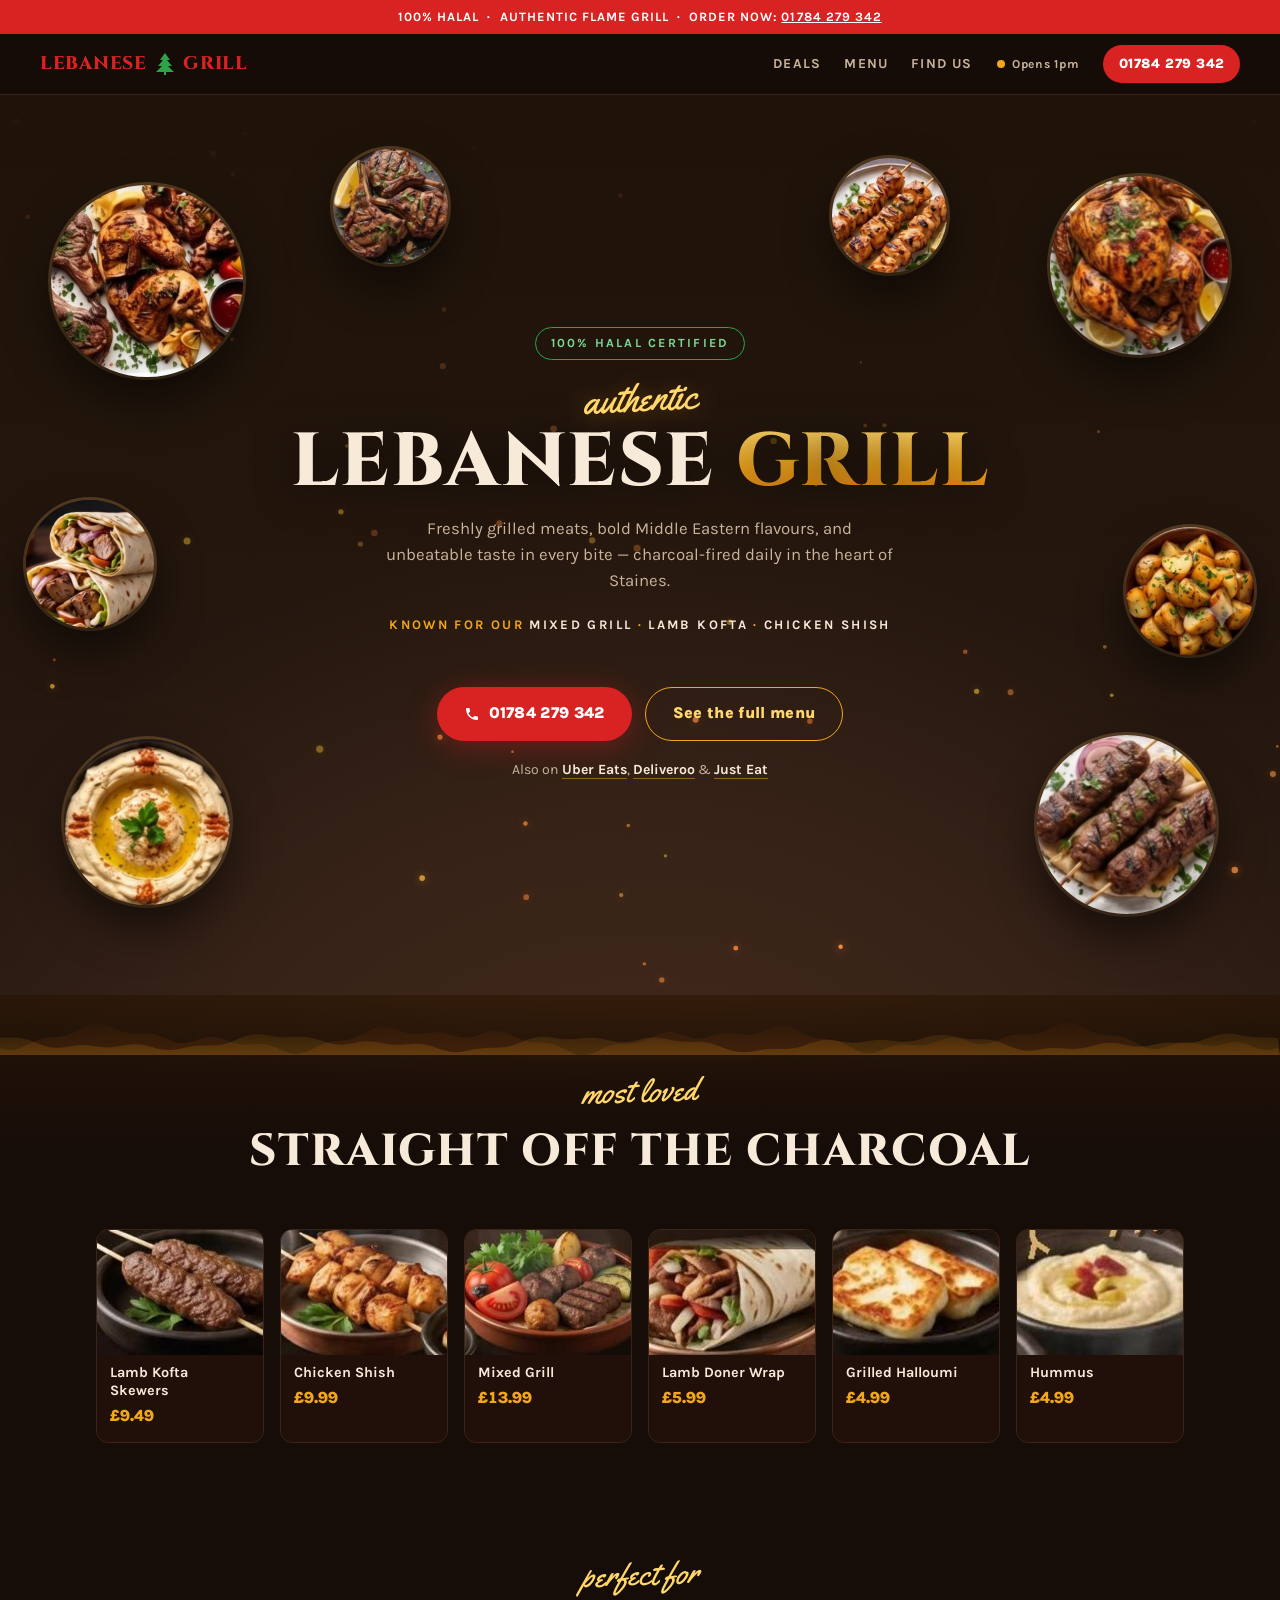
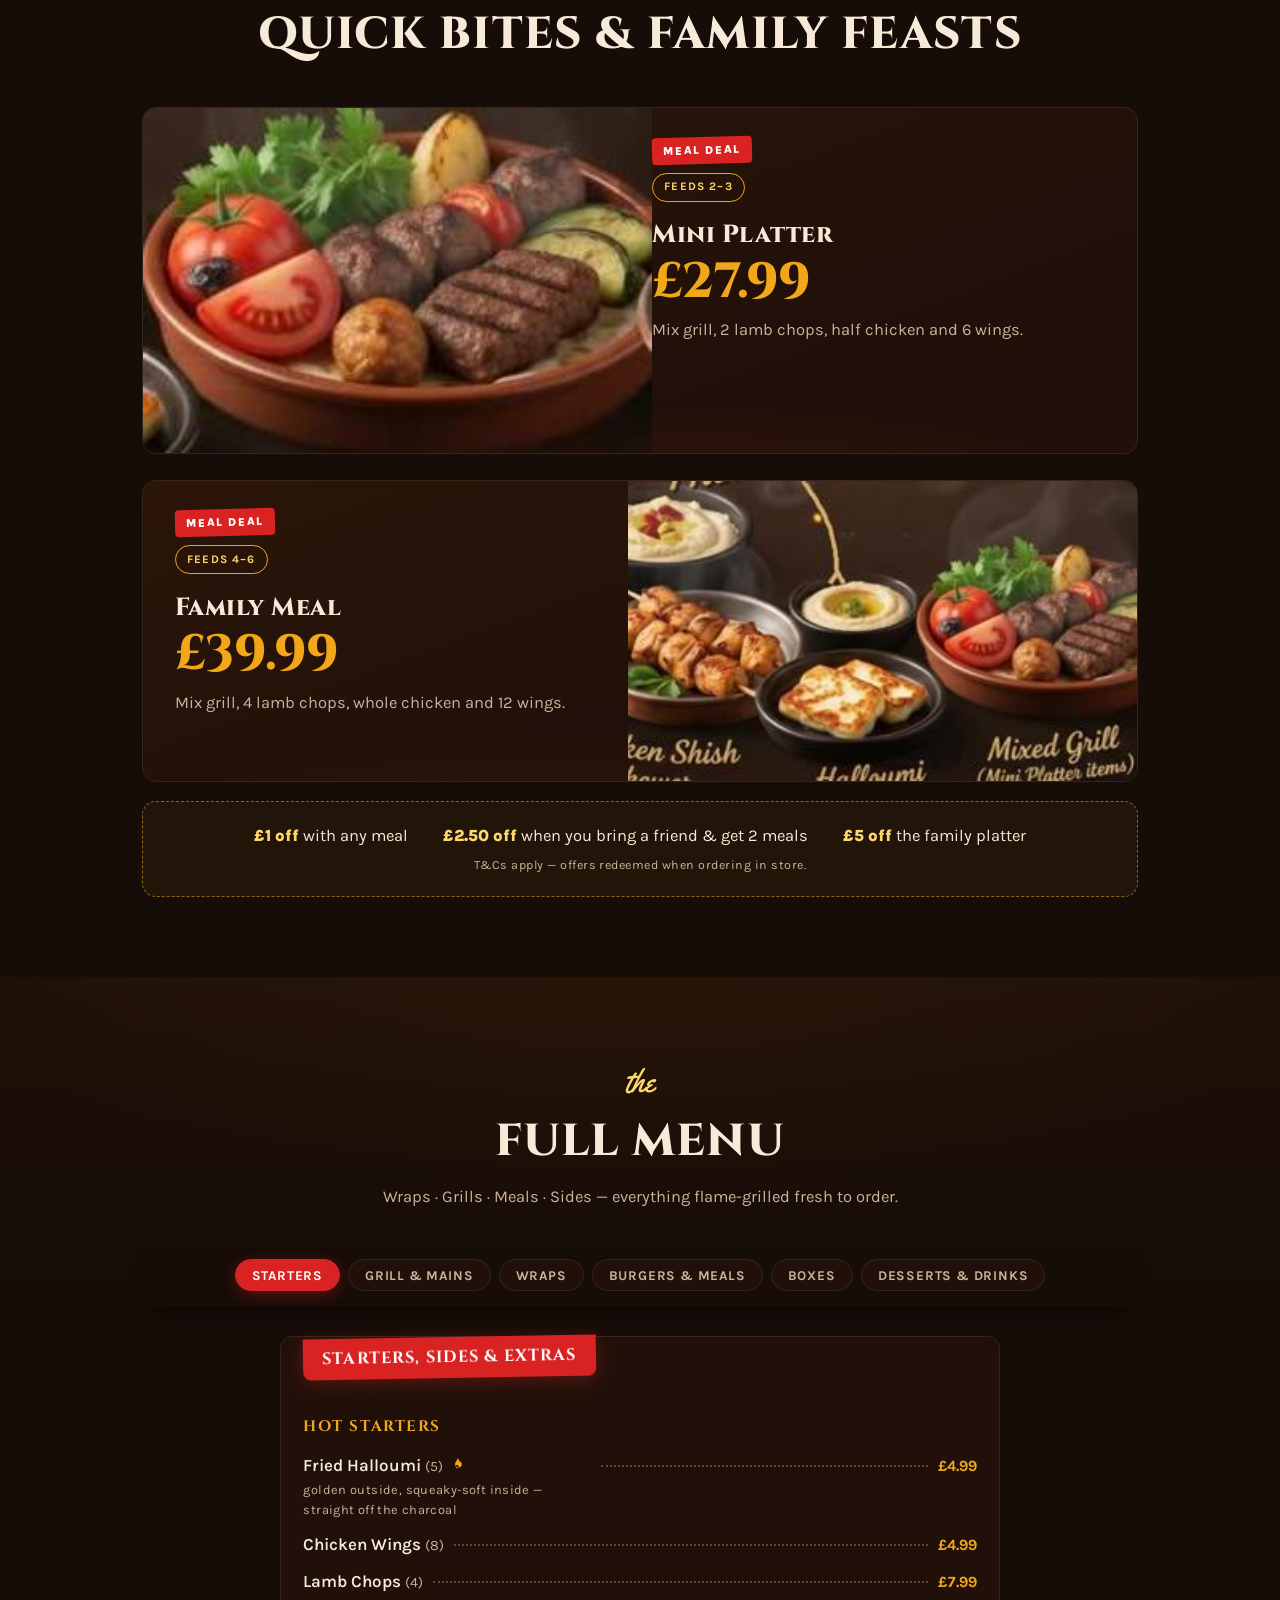
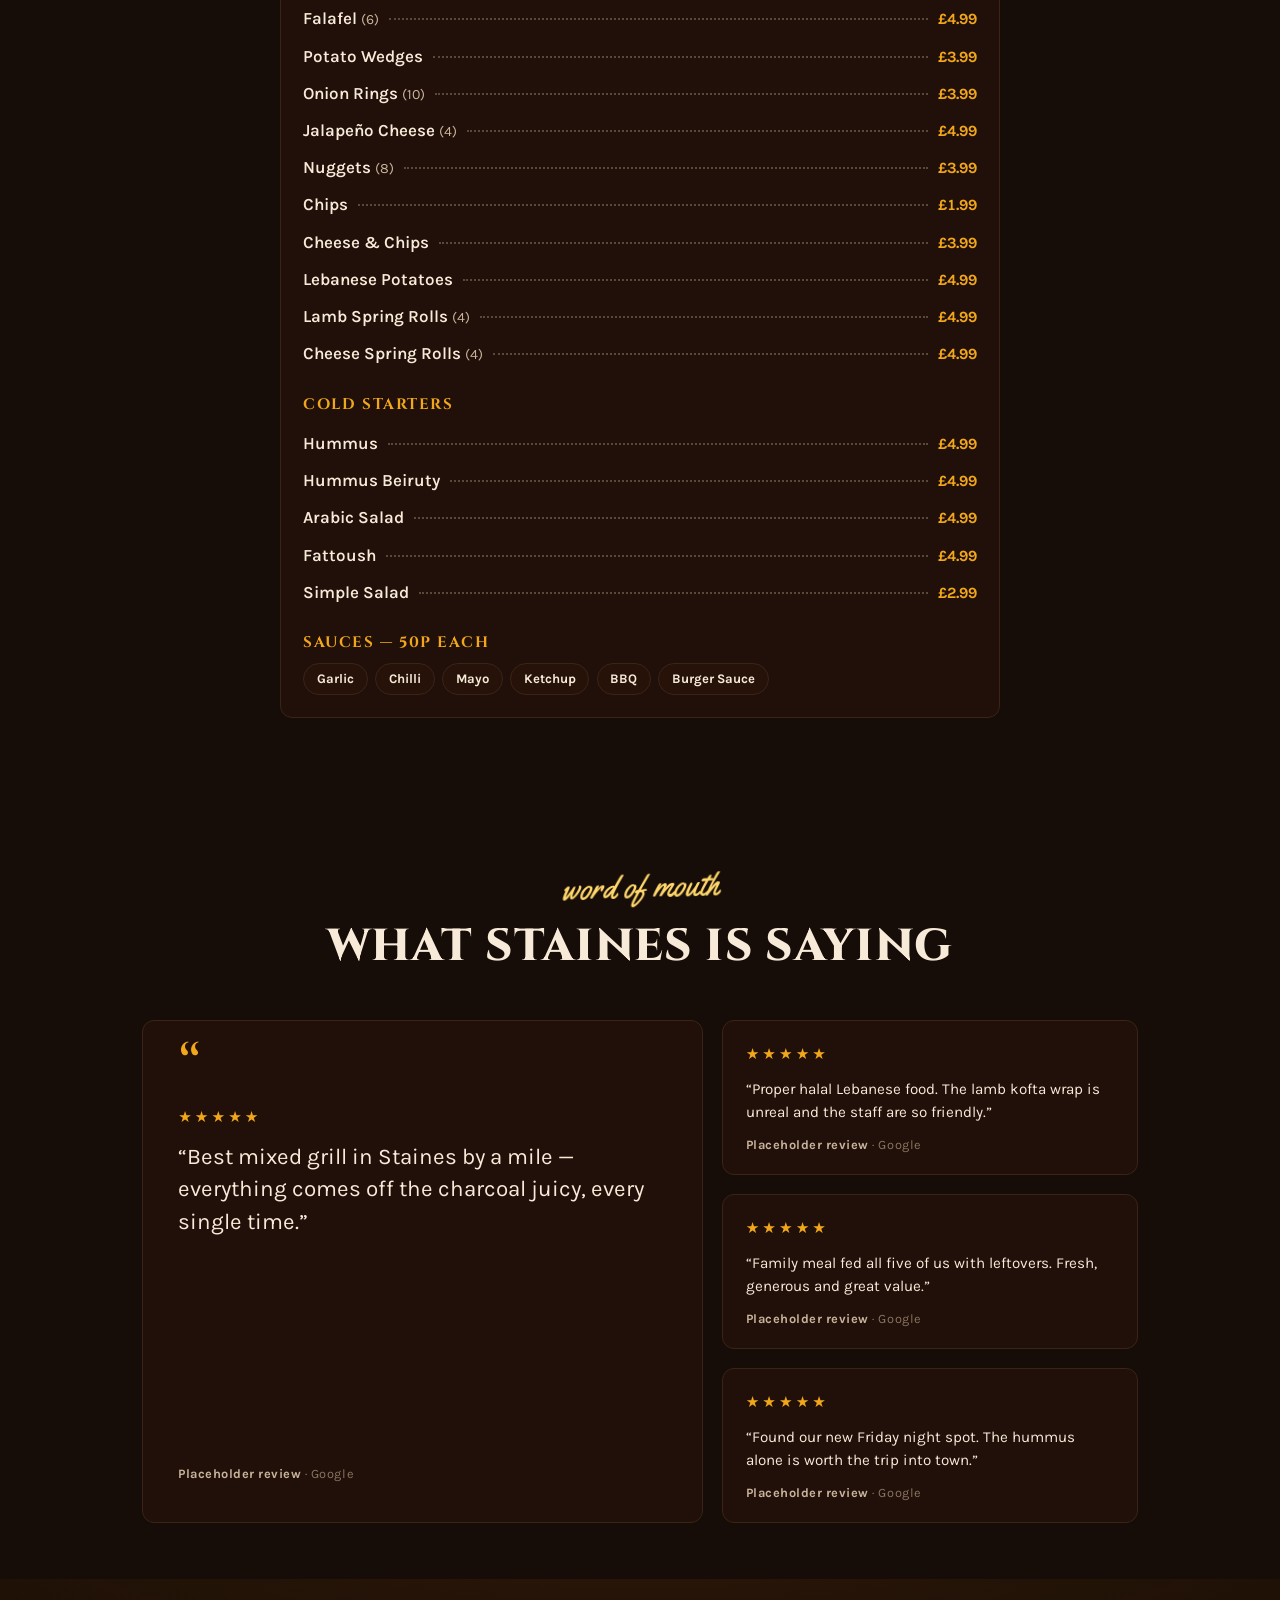
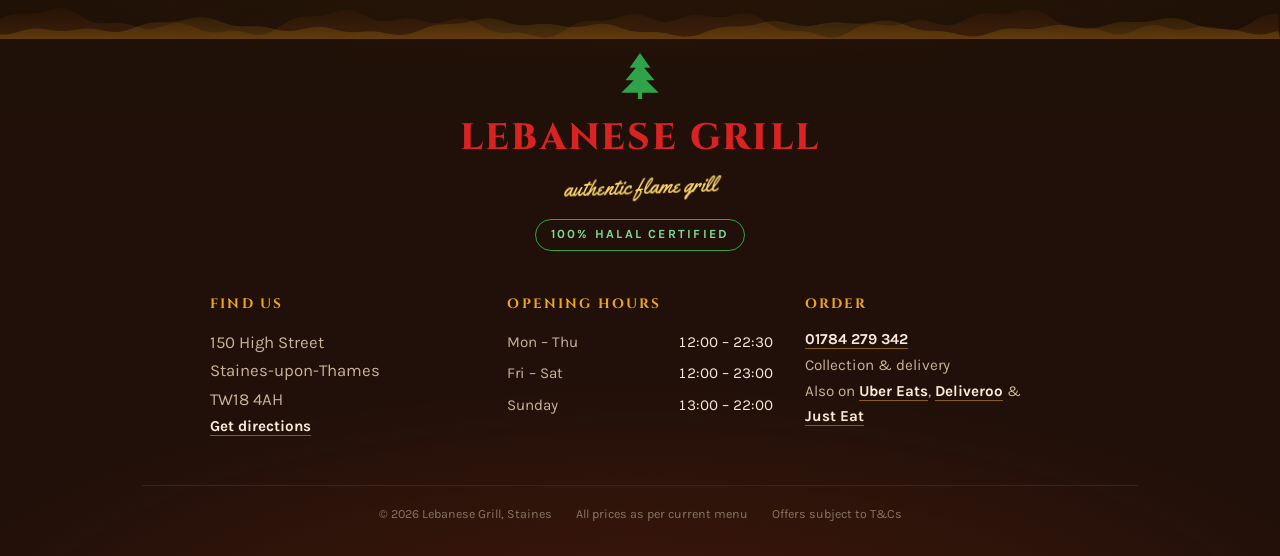
==== index.html @ a38efd08 "Hero: use the client's dish-sheet photos + cursor-dodge interaction Swap the six menu-card float pho" ====
<!doctype html>
<html lang="en">
<head>
<meta charset="utf-8">
<title>Lebanese Grill — Halal Flame Grill Takeaway, Staines | Kebabs, Wraps & Mixed Grills</title>
<meta name="viewport" content="width=device-width, initial-scale=1">
<meta name="description" content="100% halal Lebanese flame grill in Staines-upon-Thames. Charcoal-grilled kofta, shish, doner wraps, mixed grills & family platters. Order: 01784 279 342 — 150 High Street, TW18 4AH.">
<script type="application/ld+json">
{
  "@context": "https://schema.org",
  "@type": "Restaurant",
  "name": "Lebanese Grill",
  "servesCuisine": ["Lebanese", "Middle Eastern", "Halal"],
  "telephone": "+441784279342",
  "priceRange": "£",
  "address": {
    "@type": "PostalAddress",
    "streetAddress": "150 High Street",
    "addressLocality": "Staines-upon-Thames",
    "postalCode": "TW18 4AH",
    "addressCountry": "GB"
  },
  "geo": { "@type": "GeoCoordinates", "latitude": 51.4326, "longitude": -0.5111 },
  "menu": "#menu",
  "acceptsReservations": "False",
  "hasMenu": {
    "@type": "Menu",
    "hasMenuSection": [
      { "@type": "MenuSection", "name": "Starters, Sides & Extras" },
      { "@type": "MenuSection", "name": "Grill & Main Courses" },
      { "@type": "MenuSection", "name": "Wraps" },
      { "@type": "MenuSection", "name": "Burgers & Meals" },
      { "@type": "MenuSection", "name": "Meat & Chips Boxes" },
      { "@type": "MenuSection", "name": "Desserts & Drinks" }
    ]
  }
}
</script>
<style>
  @font-face {
    font-family: 'Cinzel';
    font-style: normal;
    font-weight: 400 900;
    src: url([data-uri]) format('woff2');
  }
  @font-face {
    font-family: 'Karla';
    font-style: normal;
    font-weight: 200 800;
    src: url([data-uri]) format('woff2');
  }
  @font-face {
    font-family: 'Yellowtail';
    font-style: normal;
    font-weight: 400;
    src: url([data-uri]) format('woff2');
  }

  /* ————— Brand tokens (deliberately single-theme: the brand is the charred grill) ————— */
  :root {
    --char: #160c08;          /* page ground — charred wood        */
    --char-2: #201009;        /* raised panel                      */
    --char-3: #2b1509;        /* card                              */
    --ash: #3a2417;           /* hairlines                         */
    --cream: #f7ead8;         /* primary text                      */
    --cream-dim: #c9b39a;     /* secondary text                    */
    --red: #d92323;           /* brand red — banners, CTAs         */
    --red-deep: #a31414;
    --gold: #f2a71b;          /* flame gold — prices, accents      */
    --gold-hi: #ffd76a;
    --cedar: #2ea34a;         /* halal / veg green                 */
    --display: 'Cinzel', 'Times New Roman', serif;
    --body: 'Karla', 'Segoe UI', system-ui, sans-serif;
    --script: 'Yellowtail', cursive;
  }
  html { scroll-behavior: smooth; }
  body, h1, h2, h3, h4, p, ul, li, address, figure, blockquote, figcaption, table { margin: 0; padding: 0; }
  *, *::before, *::after { box-sizing: border-box; }
  @media (prefers-reduced-motion: reduce) {
    html { scroll-behavior: auto; }
    *, *::before, *::after { animation: none !important; transition: none !important; }
  }
  body {
    background: var(--char);
    color: var(--cream);
    font-family: var(--body);
    font-size: 16.5px;
    line-height: 1.55;
    -webkit-font-smoothing: antialiased;
  }
  a { color: inherit; }
  :focus-visible { outline: 2px solid var(--gold); outline-offset: 3px; border-radius: 2px; }
  section { scroll-margin-top: 76px; }

  /* ————— Top bar ————— */
  .topbar {
    background: var(--red);
    color: #fff;
    font-weight: 700;
    font-size: .8rem;
    letter-spacing: .08em;
    text-transform: uppercase;
    text-align: center;
    padding: .45rem 1rem;
  }
  .topbar span { white-space: nowrap; }

  /* ————— Nav ————— */
  .nav {
    position: sticky; top: 0; z-index: 50;
    display: flex; align-items: center; gap: 1.5rem;
    padding: .7rem clamp(1rem, 4vw, 2.5rem);
    background: rgba(22, 12, 8, .92);
    backdrop-filter: blur(8px);
    border-bottom: 1px solid var(--ash);
  }
  .wordmark {
    display: flex; align-items: center; gap: .45rem;
    text-decoration: none;
    font-family: var(--display);
    font-weight: 800;
    font-size: 1.15rem;
    letter-spacing: .04em;
    color: var(--red);
  }
  .wordmark svg { flex: none; }
  .nav-links {
    display: flex; gap: 1.4rem; margin-left: auto;
    font-weight: 700; font-size: .86rem; letter-spacing: .1em; text-transform: uppercase;
  }
  .nav-links a { text-decoration: none; color: var(--cream-dim); }
  .nav-links a:hover { color: var(--gold-hi); }
  .nav-call {
    display: inline-block;
    background: var(--red);
    color: #fff;
    font-weight: 800;
    font-size: .86rem;
    letter-spacing: .04em;
    text-decoration: none;
    padding: .5rem .95rem;
    border-radius: 999px;
    white-space: nowrap;
  }
  .nav-call:hover { background: var(--red-deep); }
  @media (max-width: 720px) {
    .nav-links { display: none; }
    .nav { gap: .8rem; padding: .6rem .9rem; }
    .wordmark { font-size: 1rem; }
    .nav-call { margin-left: auto; font-size: .78rem; padding: .45rem .75rem; }
    .menu-nav { top: 46px; }
  }
  @media (max-width: 560px) {
    .topbar { font-size: .72rem; }
    .tb-mid { display: none; }
  }

  /* ————— Hero (floating dishes) ————— */
  .hero {
    position: relative;
    overflow: hidden;
    min-height: 100vh; min-height: 100svh;
    display: flex; flex-direction: column; align-items: center; justify-content: center;
    gap: 1.6rem;
    text-align: center;
    padding: clamp(2.5rem, 7vh, 5rem) 1.25rem clamp(2rem, 5vh, 3.5rem);
    background:
      radial-gradient(ellipse 95% 130% at 50% 135%, #462d1e 0%, #382318 40%, rgba(56, 35, 24, 0) 68%),
      linear-gradient(180deg, #1f1309 0%, #271911 100%);
  }
  .hero canvas { position: absolute; inset: 0; width: 100%; height: 100%; pointer-events: none; }
  /* decorative swirl strokes, ember-gold instead of the component's pink */
  .hero-swirls { position: absolute; inset: 0; z-index: 1; pointer-events: none; color: var(--gold-hi, #d9a05b); opacity: .13; }
  .swirl { position: absolute; }
  .swirl-tl { top: 0; left: 0; transform: translate(-33%, -33%); }
  .swirl-br { bottom: 0; right: 0; transform: translate(25%, 25%); }
  /* floating dish plates: the wrapper carries position + the bob animation, the
     img carries the cursor-dodge transform, so the two never fight */
  .hero-floats { position: absolute; inset: 0; z-index: 2; pointer-events: none; }
  .float-wrap { position: absolute; display: block; animation: float 6s ease-in-out infinite; }
  .hero-float {
    display: block; width: 100%;
    aspect-ratio: 1; object-fit: cover; border-radius: 50%;
    box-shadow: 0 22px 45px rgba(0, 0, 0, .55), 0 0 0 3px rgba(217, 160, 91, .28);
    will-change: transform;
  }
  .float-wrap.f1 { width: clamp(120px, 15vw, 230px); top: 10%; left: 4%; }
  .float-wrap.f2 { width: clamp(110px, 14vw, 210px); top: 9%; right: 4%; }
  .float-wrap.f3 { width: clamp(110px, 14vw, 215px); bottom: 9%; right: 5%; }
  .float-wrap.f4 { width: clamp(100px, 13vw, 190px); bottom: 10%; left: 5%; }
  .float-wrap.f5 { width: clamp(70px, 9vw, 140px); top: 6%; left: 26%; }
  .float-wrap.f6 { width: clamp(70px, 9vw, 140px); top: 7%; right: 26%; }
  .float-wrap.f7 { width: clamp(75px, 10vw, 150px); top: 45%; left: 2%; }
  .float-wrap.f8 { width: clamp(75px, 10vw, 150px); top: 48%; right: 2%; }
  @media (max-width: 1000px) {
    /* mid-height plates crowd the copy on narrow desktops */
    .float-wrap.f7, .float-wrap.f8 { display: none; }
  }
  @keyframes float {
    0%, 100% { transform: translateY(0); }
    50% { transform: translateY(-20px); }
  }
  .hero-inner { position: relative; }
  .hero-cta { position: relative; z-index: 3; display: flex; flex-direction: column; align-items: center; }
  @media (max-width: 720px) {
    .hero { padding: clamp(1.2rem, 3.5vh, 2.2rem) 20px 22px; gap: 16px; }
    /* corners only on small screens: the other plates crowd the headline */
    .float-wrap.f5, .float-wrap.f6 { display: none; }
    .float-wrap.f1 { top: 7%; left: -5%; }
    .float-wrap.f2 { top: 6%; right: -5%; }
    /* tuck the bottom plates into the corners so the delivery line stays clear */
    .float-wrap.f3 { bottom: 2%; right: -8%; }
    .float-wrap.f4 { bottom: 2%; left: -8%; }
    /* sticky order bar stays out of the way while the hero's own CTAs are on screen */
    .orderbar { transform: translateY(180%); transition: transform .35s ease; }
    .orderbar.show { transform: none; }
  }
  .hero-inner { position: relative; z-index: 3; max-width: 780px; }
  .hero-inner::before {
    display: none;
    content: '';
    position: absolute; inset: -18% -34%;
    background: radial-gradient(closest-side at 50% 42%, rgba(30, 18, 9, .96) 0%, rgba(30, 18, 9, .9) 55%, rgba(30, 18, 9, .45) 78%, transparent 100%);
    z-index: -1;
    pointer-events: none;
  }
  .known-for {
    margin-top: 1.3rem;
    font-size: .82rem; font-weight: 700;
    letter-spacing: .18em; text-transform: uppercase;
    color: var(--gold);
  }
  .known-for b { color: var(--cream); font-weight: 700; }
  .dlv-line {
    position: relative; z-index: 3;
    margin-top: 1.15rem;
    font-size: .88rem; color: var(--cream-dim);
  }
  .dlv-line a { color: var(--cream); font-weight: 700; text-decoration: none; border-bottom: 1px solid rgba(242, 167, 27, .5); }
  .dlv-line a:hover { color: var(--gold-hi); border-color: var(--gold-hi); }
  .icon { width: 1em; height: 1em; flex: none; }
  @media (prefers-reduced-motion: reduce) {
    .float-wrap { animation: none; }
  }
  @media (max-height: 760px) {
    .hero { padding-top: clamp(1.5rem, 4vh, 3rem); }
  }
  .halal-seal {
    display: inline-flex; align-items: center; gap: .5rem;
    border: 1px solid var(--cedar);
    color: #7fd996;
    font-size: .78rem; font-weight: 700; letter-spacing: .18em; text-transform: uppercase;
    padding: .35rem .9rem; border-radius: 999px;
    margin-bottom: 1.1rem;
  }
  .hero-script {
    font-family: var(--script);
    font-size: clamp(1.7rem, 4vw, 2.4rem);
    line-height: 1.15;
    color: var(--gold-hi);
    transform: rotate(-3deg);
    margin-bottom: .1em;
    text-shadow: 0 2px 24px rgba(242, 167, 27, .35);
  }
  .hero h1 {
    font-family: var(--display);
    font-weight: 800;
    font-size: clamp(2.7rem, 7.5vw, 4.7rem);
    line-height: 1.02;
    letter-spacing: .02em;
    text-wrap: balance;
    color: var(--cream);
    text-shadow: 0 4px 40px rgba(0,0,0,.6);
  }
  .hero h1 em {
    font-style: normal;
    background: linear-gradient(180deg, var(--gold-hi) 15%, var(--gold) 55%, #d96a16 100%);
    -webkit-background-clip: text; background-clip: text;
    -webkit-text-fill-color: transparent; color: transparent;
  }
  .hero-sub {
    max-width: 32rem;
    margin: .9rem auto 0;
    color: var(--cream-dim);
    font-size: clamp(.95rem, 2vw, 1.05rem);
  }
  .fav-row {
    display: flex; flex-wrap: wrap; justify-content: center; gap: .5rem;
    margin-top: 1.4rem;
  }
  .fav-row .lbl {
    width: 100%;
    font-family: var(--display); font-weight: 700; font-size: .8rem;
    letter-spacing: .22em; text-transform: uppercase; color: var(--gold);
    margin-bottom: .2rem;
  }
  .chip {
    border: 1px solid var(--ash);
    background: rgba(43, 21, 9, .6);
    color: var(--cream);
    font-weight: 700; font-size: .88rem;
    padding: .42rem 1rem; border-radius: 999px;
  }
  .cta-row {
    display: flex; flex-wrap: wrap; justify-content: center; gap: .8rem;
    margin-top: 1.6rem;
  }
  .btn {
    display: inline-flex; align-items: center; gap: .55rem;
    font-weight: 800; font-size: 1rem; letter-spacing: .02em;
    text-decoration: none;
    padding: .85rem 1.7rem; border-radius: 999px;
    transition: transform .15s ease, background .15s ease, box-shadow .15s ease;
  }
  .btn:hover { transform: translateY(-2px); }
  .btn-red {
    background: var(--red); color: #fff;
    box-shadow: 0 6px 30px rgba(217, 35, 35, .35);
  }
  .btn-red:hover { background: #ef3030; }
  .btn-gold {
    border: 1.5px solid var(--gold);
    color: var(--gold-hi);
  }
  .btn-gold:hover { background: rgba(242, 167, 27, .12); }
  .delivery-row {
    display: flex; flex-wrap: wrap; justify-content: center; align-items: center; gap: .6rem;
    margin-top: 2.4rem;
  }
  .delivery-row .lbl {
    font-size: .78rem; font-weight: 700; letter-spacing: .16em; text-transform: uppercase;
    color: var(--cream-dim); width: 100%;
  }
  .dlv {
    display: inline-flex; align-items: center; gap: .5rem;
    text-decoration: none;
    border: 1px solid var(--ash);
    background: var(--char-2);
    color: var(--cream);
    font-weight: 700; font-size: .9rem;
    padding: .55rem 1.15rem; border-radius: 999px;
  }
  .dlv:hover { border-color: var(--cream-dim); }
  .dlv .dot { width: 9px; height: 9px; border-radius: 50%; }

  /* ————— Section scaffolding ————— */
  .wrap { max-width: 1060px; margin: 0 auto; padding: 0 clamp(1rem, 4vw, 2rem); }
  .section-head { text-align: center; margin-bottom: 2.4rem; }
  .section-head .script {
    font-family: var(--script); color: var(--gold-hi);
    font-size: clamp(1.5rem, 3vw, 2rem); transform: rotate(-2deg); display: inline-block;
  }
  .section-head h2 {
    font-family: var(--display); font-weight: 800;
    font-size: clamp(1.9rem, 4.5vw, 2.8rem);
    letter-spacing: .03em; text-wrap: balance;
  }
  .section-head p { color: var(--cream-dim); max-width: 36rem; margin: .5rem auto 0; }

  /* ————— Open-now indicator ————— */
  .open-pill {
    display: inline-flex; align-items: center; gap: .45rem;
    font-size: .76rem; font-weight: 700; letter-spacing: .06em;
    color: var(--cream-dim);
    white-space: nowrap;
  }
  .open-pill .dot {
    width: 8px; height: 8px; border-radius: 50%;
    background: #666;
  }
  .open-pill.is-open .dot { background: #34c76a; box-shadow: 0 0 0 0 rgba(52, 199, 106, .5); animation: open-pulse 2.2s infinite; }
  .open-pill.is-closed .dot { background: var(--gold); }
  @keyframes open-pulse {
    0% { box-shadow: 0 0 0 0 rgba(52, 199, 106, .45); }
    70% { box-shadow: 0 0 0 7px rgba(52, 199, 106, 0); }
    100% { box-shadow: 0 0 0 0 rgba(52, 199, 106, 0); }
  }
  @media (max-width: 900px) { .nav .open-pill { display: none; } }
  .orderbar .open-pill { position: absolute; top: -1.7rem; left: 50%; transform: translateX(-50%);
    background: rgba(22,12,8,.9); padding: .25rem .8rem; border-radius: 999px; border: 1px solid var(--ash); }

  /* ————— Flame divider ————— */
  .flame-strip {
    position: relative; height: 60px; margin-bottom: -60px;
    z-index: 5; pointer-events: none;
  }
  .flame-strip canvas { position: absolute; inset: 0; width: 100%; height: 100%; }

  /* ————— Menu tab transition polish ————— */
  @keyframes banner-in {
    from { opacity: 0; transform: rotate(-1deg) translateX(-18px); }
    to { opacity: 1; transform: rotate(-1deg) translateX(0); }
  }
  @keyframes li-in {
    from { opacity: 0; transform: translateX(-10px); }
    to { opacity: 1; transform: none; }
  }
  .menu-block.active .banner { animation: banner-in .4s ease both; }
  .menu-block.active .mi li { animation: li-in .34s ease both; }

  /* ————— Popular row ————— */
  .popular {
    padding: clamp(3rem, 7vw, 4.5rem) 0 .5rem;
    background:
      radial-gradient(ellipse 120% 46% at 50% -8%, rgba(214, 116, 40, .12), transparent 60%),
      linear-gradient(180deg, #241407 0%, var(--char) 34%);
  }
  .pop-scroll { overflow-x: auto; scrollbar-width: none; padding: .3rem 0 1.2rem; }
  .pop-scroll::-webkit-scrollbar { display: none; }
  .pop-row {
    display: flex; gap: 1rem;
    width: max-content; margin: 0 auto;
    padding: 0 1rem;
    scroll-snap-type: x proximity;
  }
  .pop-card {
    width: clamp(148px, 40vw, 168px); flex: none;
    background: var(--char-2);
    border: 1px solid var(--ash);
    border-radius: 12px;
    overflow: hidden;
    scroll-snap-align: center;
    transition: transform .2s ease, border-color .2s ease;
  }
  .pop-card:hover { transform: translateY(-4px); border-color: var(--gold); }
  .pop-card img { width: 100%; aspect-ratio: 4 / 3; object-fit: cover; display: block; }
  .pc-body { padding: .6rem .8rem .8rem; }
  .pc-name { font-weight: 700; font-size: .9rem; line-height: 1.25; }
  .pc-price { color: var(--gold); font-weight: 800; font-variant-numeric: tabular-nums; margin-top: .2rem; }

  /* ————— Scroll reveals ————— */
  .reveal { opacity: 0; transform: translateY(26px); transition: opacity .6s ease, transform .6s ease; }
  .reveal.in { opacity: 1; transform: none; }
  @media (prefers-reduced-motion: reduce) {
    .reveal { opacity: 1; transform: none; transition: none; }
  }

  /* ————— Sticky mobile order bar ————— */
  .orderbar { display: none; }
  @media (max-width: 720px) {
    .orderbar {
      display: flex; gap: .6rem;
      position: fixed; inset: auto 0 0 0; z-index: 60;
      padding: .55rem .8rem calc(.55rem + env(safe-area-inset-bottom, 0px));
      background: rgba(22, 12, 8, .96);
      backdrop-filter: blur(8px);
      border-top: 1px solid var(--ash);
    }
    .ob-call {
      flex: 1; display: flex; justify-content: center; align-items: center; gap: .4rem;
      background: var(--red); color: #fff;
      font-weight: 800; font-size: .85rem; white-space: nowrap;
      border-radius: 999px; padding: .7rem .5rem; text-decoration: none;
    }
    .ob-wa {
      display: flex; align-items: center; justify-content: center;
      width: 46px; border-radius: 999px;
      background: #1fa855; color: #fff; text-decoration: none;
    }
    .ob-wa svg { width: 22px; height: 22px; }
    .ob-menu {
      display: flex; align-items: center;
      padding: .7rem 1.1rem;
      border: 1px solid var(--gold); border-radius: 999px;
      color: var(--gold-hi); font-weight: 700; font-size: .95rem; text-decoration: none;
    }
    .findus { padding-bottom: calc(2rem + 74px); }
  }

  /* ————— Deals ————— */
  .deals { padding: clamp(3rem, 7vw, 5rem) 0; }
  .deal-grid { display: flex; flex-direction: column; gap: 1.6rem; }
  .deal-card {
    position: relative;
    display: grid;
    grid-template-columns: 1.05fr 1fr;
    align-items: center;
    text-align: left;
    background: linear-gradient(160deg, var(--char-3), var(--char-2) 70%);
    border: 1px solid var(--ash);
    border-radius: 14px;
    padding: 0;
    overflow: hidden;
  }
  .deal-card > :not(.deal-img) { grid-column: 2; margin-right: 2rem; }
  .deal-card .tag, .deal-card .feeds { justify-self: start; }
  .deal-card .feeds { margin-left: 0; margin-top: .5rem; }
  .deal-card .tag { margin-top: 1.8rem; }
  .deal-card > p { margin-bottom: 1.8rem; }
  .deal-card:nth-child(2) { grid-template-columns: 1fr 1.05fr; }
  .deal-card:nth-child(2) .deal-img { grid-column: 2; }
  .deal-card:nth-child(2) > :not(.deal-img) { grid-column: 1; margin-right: 0; margin-left: 2rem; }
  @media (max-width: 760px) {
    .deal-card, .deal-card:nth-child(2) { display: block; padding: 0 1.5rem 1.5rem; text-align: left; }
    .deal-card .deal-img, .deal-card:nth-child(2) .deal-img { width: calc(100% + 3rem); margin: 0 -1.5rem 1.2rem; aspect-ratio: 16 / 9; height: auto; min-height: 0; }
    .deal-card > :not(.deal-img), .deal-card:nth-child(2) > :not(.deal-img) { margin-left: 0; margin-right: 0; }
    .deal-card .tag { margin-top: 0; }
    .deal-card > p { margin-bottom: 0; }
  }
  .deal-card::after {
    content: '';
    position: absolute; inset: auto -30% -55% -30%; height: 75%;
    background: radial-gradient(ellipse at 50% 100%, rgba(217, 61, 22, .28), transparent 65%);
    pointer-events: none;
  }
  .deal-img {
    grid-column: 1; grid-row: 1 / span 6;
    width: 100%; height: 100%; min-height: 300px;
    object-fit: cover; display: block;
  }
  .feeds {
    display: inline-block; margin-left: .55rem;
    border: 1px solid var(--gold); color: var(--gold-hi);
    font-weight: 700; font-size: .72rem; letter-spacing: .1em; text-transform: uppercase;
    padding: .3rem .7rem; border-radius: 999px;
    vertical-align: middle;
  }
  .deal-card .tag {
    display: inline-block;
    background: var(--red); color: #fff;
    font-weight: 800; font-size: .72rem; letter-spacing: .14em; text-transform: uppercase;
    padding: .3rem .7rem; border-radius: 4px;
    transform: rotate(-1.5deg);
  }
  .deal-card h3 {
    font-family: var(--display); font-weight: 800;
    font-size: 1.55rem; letter-spacing: .02em;
    margin-top: .9rem;
  }
  .deal-card .price {
    font-family: var(--display); font-weight: 800;
    font-size: clamp(2.4rem, 4vw, 3.1rem); color: var(--gold);
    font-variant-numeric: tabular-nums;
    line-height: 1.1;
  }
  .deal-card p { color: var(--cream-dim); margin-top: .5rem; position: relative; }
  .offer-strip {
    margin-top: 1.2rem;
    border: 1px dashed rgba(242, 167, 27, .55);
    border-radius: 14px;
    background: rgba(242, 167, 27, .05);
    padding: 1.3rem 1.5rem;
    display: flex; flex-wrap: wrap; gap: .5rem 2.2rem; align-items: center; justify-content: center;
    text-align: center;
  }
  .offer-strip strong { color: var(--gold-hi); font-weight: 800; }
  .offer-strip .tc { width: 100%; font-size: .78rem; color: var(--cream-dim); letter-spacing: .04em; }

  /* ————— Menu ————— */
  .menu {
    padding: clamp(3rem, 7vw, 5rem) 0 4.5rem;
    background:
      radial-gradient(ellipse 110% 40% at 50% -6%, rgba(214, 116, 40, .07), transparent 55%),
      linear-gradient(180deg, #1e1006 0%, var(--char) 26%);
  }
  .menu-nav {
    position: sticky; top: 62px; z-index: 40;
    display: flex; flex-wrap: wrap; justify-content: center; gap: .5rem;
    padding: .7rem .2rem 1rem;
    margin-bottom: 1.8rem;
    background: var(--char);
    box-shadow: 0 10px 18px -10px rgba(0, 0, 0, .7);
  }
  .menu-nav button {
    flex: none;
    cursor: pointer;
    font-family: var(--body);
    font-weight: 700; font-size: .84rem; letter-spacing: .06em; text-transform: uppercase;
    color: var(--cream-dim);
    border: 1px solid var(--ash);
    padding: .45rem 1rem; border-radius: 999px;
    background: var(--char-2);
    transition: color .15s ease, border-color .15s ease, background .15s ease;
  }
  .menu-nav button:hover { color: var(--gold-hi); border-color: var(--gold); }
  .menu-nav button.active {
    background: var(--red); border-color: var(--red); color: #fff;
    box-shadow: 0 4px 16px rgba(217, 35, 35, .35);
  }
  .menu-panels { max-width: 720px; margin: 0 auto; }
  .menu-block {
    display: none;
    background: var(--char-2);
    border: 1px solid var(--ash);
    border-radius: 12px;
    padding: 0 1.4rem 1.4rem;
  }
  .menu-block.active { display: block; animation: panel-in .35s ease; }
  @keyframes panel-in {
    from { opacity: 0; transform: translateY(12px); }
    to { opacity: 1; transform: none; }
  }
  .banner {
    display: inline-block;
    background: var(--red); color: #fff;
    font-family: var(--display); font-weight: 700;
    font-size: 1.02rem; letter-spacing: .07em; text-transform: uppercase;
    padding: .5rem 1.2rem;
    border-radius: 0 0 8px 8px;
    transform: rotate(-1deg);
    margin-bottom: 1rem;
    box-shadow: 0 4px 18px rgba(217, 35, 35, .3);
  }
  .menu-block .note {
    font-size: .82rem; color: var(--gold);
    letter-spacing: .1em; text-transform: uppercase; font-weight: 700;
    margin: -.3rem 0 .8rem;
  }
  .menu-block h4 {
    font-family: var(--display); font-weight: 700;
    color: var(--gold); font-size: .95rem; letter-spacing: .1em; text-transform: uppercase;
    margin: 1.3rem 0 .5rem;
  }
  .mi { list-style: none; margin: 0; padding: 0; }
  .mi li {
    display: flex; align-items: baseline; gap: .6rem;
    padding: .34rem 0;
  }
  .mi .n { color: var(--cream); font-weight: 600; font-size: 1.03em; }
  .mi .n small { color: var(--cream-dim); font-weight: 400; }
  .mi .dots {
    flex: 1;
    border-bottom: 2px dotted rgba(201, 179, 154, .35);
    transform: translateY(-4px);
    min-width: 1.5rem;
  }
  .mi .p {
    color: var(--gold); font-weight: 700; font-size: .95em;
    font-variant-numeric: tabular-nums;
    white-space: nowrap;
  }
  .mi .p small { color: var(--cream-dim); font-weight: 600; }
  .sub-box {
    border-radius: 10px; padding: 1rem 1.2rem; margin-top: 1.4rem;
  }
  .sub-box.red { background: var(--red); }
  .sub-box.red h4 { color: #ffd9a8; margin: 0 0 .4rem; }
  .sub-box.red .mi .n, .sub-box.red .mi .p { color: #fff; }
  .sub-box.red .mi .n small { color: #ffc9c9; }
  .sub-box.red .mi .dots { border-color: rgba(255, 255, 255, .4); }
  .sub-box.green { background: #14401f; border: 1px solid #226b34; }
  .sub-box.green h4 { color: #8fe6a5; margin: 0 0 .4rem; }
  .meal-note {
    margin-top: 1.2rem; text-align: center;
    font-family: var(--display); font-weight: 700;
    color: var(--gold-hi); letter-spacing: .08em; text-transform: uppercase; font-size: .95rem;
  }
  .pickflame { width: .85em; height: .85em; fill: var(--gold); margin-left: .4rem; vertical-align: -.06em; }
  .pd {
    display: block;
    font-weight: 400; font-size: .8rem;
    color: var(--cream-dim); letter-spacing: .03em;
    margin-top: .15rem; max-width: 36ch;
  }
  .sauces {
    display: flex; flex-wrap: wrap; gap: .45rem; margin-top: .2rem;
  }
  .sauces .chip { font-size: .82rem; padding: .3rem .8rem; }

  /* ————— Reviews strip ————— */
  .reviews { padding: clamp(3rem, 7vw, 4.5rem) 0 3.5rem; }
  .rev-grid {
    display: grid; grid-template-columns: 1.35fr 1fr;
    gap: 1.2rem; align-items: stretch;
  }
  .rev-card:first-child {
    grid-row: 1 / span 3;
    justify-content: center;
    padding: 2.4rem 2.2rem;
  }
  .rev-card:first-child::before {
    content: '\201C';
    font-family: var(--display);
    font-size: 4.5rem; line-height: .5;
    color: var(--gold);
  }
  .rev-card:first-child .rev-quote { font-size: 1.4rem; line-height: 1.45; }
  @media (max-width: 860px) {
    .rev-grid { grid-template-columns: 1fr; }
    .rev-card:first-child { grid-row: auto; }
  }
  .rev-card {
    background: var(--char-2);
    border: 1px solid var(--ash);
    border-radius: 12px;
    padding: 1.4rem 1.4rem 1.2rem;
    display: flex; flex-direction: column; gap: .7rem;
  }
  .stars { color: var(--gold); letter-spacing: .2em; font-size: .95rem; }
  .rev-quote { color: var(--cream); line-height: 1.5; font-size: .95rem; flex: 1; }
  .rev-by { color: var(--cream-dim); font-size: .8rem; font-weight: 700; letter-spacing: .04em; }
  .rev-by span { color: #8a7460; font-weight: 400; }

  /* ————— Find us / footer ————— */
  .fu-brand { text-align: center; }
  .fu-brand svg { display: block; margin: 0 auto .6rem; }
  .fu-word {
    font-family: var(--display); font-weight: 800;
    font-size: clamp(1.6rem, 4vw, 2.3rem); letter-spacing: .06em;
    color: var(--red);
  }
  .fu-script {
    font-family: var(--script); color: var(--gold-hi);
    font-size: 1.35rem; transform: rotate(-2deg); display: inline-block;
    margin: .2rem 0 .9rem;
  }
  .fu-brand .halal-seal { margin-bottom: 0; }
  .fu-grid {
    display: grid; grid-template-columns: repeat(auto-fit, minmax(210px, 1fr));
    gap: 2rem; text-align: left;
    max-width: 860px; margin: 2.6rem auto 0;
  }
  .fu-col h4 {
    font-family: var(--display); font-weight: 700;
    color: var(--gold); font-size: .85rem; letter-spacing: .16em; text-transform: uppercase;
    margin-bottom: .7rem;
  }
  .fu-col, .fu-col address { color: var(--cream-dim); font-size: .95rem; line-height: 1.7; }
  .fu-link { color: var(--cream); font-weight: 700; text-decoration: none; border-bottom: 1px solid rgba(242, 167, 27, .5); }
  .fu-link:hover { color: var(--gold-hi); border-color: var(--gold-hi); }
  .fu-hours { width: 100%; border-collapse: collapse; }
  .fu-hours td {
    padding: .18rem 0; font-variant-numeric: tabular-nums;
  }
  .fu-hours td:last-child { text-align: right; color: var(--cream); }
  @media (max-width: 560px) { .fu-grid { text-align: center; } .fu-hours td:last-child { text-align: center; } .fu-hours td { display: block; } .fu-hours td:first-child { color: var(--gold); font-size: .8rem; letter-spacing: .08em; text-transform: uppercase; margin-top: .5rem; } }

  .findus {
    background:
      radial-gradient(ellipse 90% 70% at 50% 115%, rgba(217, 61, 22, .18), transparent 65%),
      radial-gradient(ellipse 110% 40% at 50% -6%, rgba(214, 116, 40, .07), transparent 55%),
      linear-gradient(180deg, #1e1006 0%, var(--char-2) 26%);
    padding: clamp(3rem, 7vw, 4.5rem) 0 2rem;
    text-align: center;
  }
  .findus .script { font-family: var(--script); color: var(--gold-hi); font-size: 1.8rem; display: inline-block; transform: rotate(-2deg); }
  .findus h2 { font-family: var(--display); font-weight: 800; font-size: clamp(1.8rem, 4vw, 2.4rem); letter-spacing: .03em; }
  .findus address {
    font-style: normal; color: var(--cream-dim);
    margin-top: .8rem; font-size: 1.05rem;
  }
  .findus address strong { color: var(--cream); font-weight: 700; }
  .findus .cta-row { margin-top: 1.6rem; }
  .findus .delivery-row { margin-top: 1.8rem; }
  .smallprint {
    margin-top: 2.8rem; padding-top: 1.2rem;
    border-top: 1px solid var(--ash);
    color: #8a7460; font-size: .78rem;
    display: flex; flex-wrap: wrap; gap: .3rem 1.5rem; justify-content: center;
  }
</style>

<div class="topbar">100% Halal <span class="tb-mid">&nbsp;·&nbsp; Authentic Flame Grill</span> &nbsp;·&nbsp; <span>Order now: <a href="tel:+441784279342" style="color:#fff">01784 279 342</a></span></div>

<nav class="nav" aria-label="Main">
  <a class="wordmark" href="#top">LEBANESE
    <svg width="22" height="24" viewBox="0 0 22 24" aria-hidden="true">
      <path d="M11 1 L16 8 H13 L18 14 H14 L20 20 H12 V23 H10 V20 H2 L8 14 H4 L9 8 H6 Z" fill="#2ea34a"/>
    </svg>
  GRILL</a>
  <div class="nav-links">
    <a href="#deals">Deals</a>
    <a href="#menu">Menu</a>
    <a href="#findus">Find Us</a>
  </div>
  <span class="open-pill" id="openpill"><span class="dot"></span><span class="txt">…</span></span>
  <a class="nav-call" href="tel:+441784279342">01784 279 342</a>
</nav>

<header class="hero" id="top">
  <canvas id="embers" aria-hidden="true"></canvas>
  <div class="hero-swirls" aria-hidden="true">
    <svg class="swirl swirl-tl" width="600" height="600" viewBox="0 0 600 600" fill="none"><path d="M515.266 181.33C377.943 51.564 128.537 136.256 50.8123 293.565C-26.9127 450.874 125.728 600 125.728 600" stroke="currentColor" stroke-width="2" stroke-linecap="round"/></svg>
    <svg class="swirl swirl-br" width="700" height="700" viewBox="0 0 700 700" fill="none"><path d="M26.8838 528.274C193.934 689.816 480.051 637.218 594.397 451.983C708.742 266.748 543.953 2.22235 543.953 2.22235" stroke="currentColor" stroke-width="2" stroke-linecap="round"/></svg>
  </div>
  <div class="hero-floats" aria-hidden="true">
    <span class="float-wrap f1"><img class="hero-float" src="[data-uri]" alt=""></span>
    <span class="float-wrap f2"><img class="hero-float" src="[data-uri]" alt=""></span>
    <span class="float-wrap f3"><img class="hero-float" src="[data-uri]" alt=""></span>
    <span class="float-wrap f4"><img class="hero-float" src="[data-uri]" alt=""></span>
    <span class="float-wrap f5"><img class="hero-float" src="[data-uri]" alt=""></span>
    <span class="float-wrap f6"><img class="hero-float" src="[data-uri]" alt=""></span>
    <span class="float-wrap f7"><img class="hero-float" src="[data-uri]" alt=""></span>
    <span class="float-wrap f8"><img class="hero-float" src="[data-uri]" alt=""></span>
  </div>
  <div class="hero-inner">
    <span class="halal-seal">100% Halal Certified</span>
    <div class="hero-script">authentic</div>
    <h1>LEBANESE <em>GRILL</em></h1>
    <p class="hero-sub">Freshly grilled meats, bold Middle Eastern flavours, and unbeatable taste in every bite — charcoal-fired daily in the heart of Staines.</p>
    <p class="known-for">Known for our <b>Mixed Grill</b> · <b>Lamb Kofta</b> · <b>Chicken Shish</b></p>
  </div>
  <div class="hero-cta">
    <div class="cta-row">
      <a class="btn btn-red" href="tel:+441784279342"><svg class="icon" viewBox="0 0 24 24" fill="currentColor" aria-hidden="true"><path d="M6.6 10.8c1.4 2.8 3.8 5.1 6.6 6.6l2.2-2.2c.3-.3.7-.4 1-.2 1.2.4 2.4.6 3.6.6.6 0 1 .4 1 1V20c0 .6-.4 1-1 1C10.4 21 3 13.6 3 4c0-.6.4-1 1-1h3.5c.6 0 1 .4 1 1 0 1.3.2 2.5.6 3.6.1.4 0 .7-.2 1l-2.3 2.2z"/></svg> 01784 279 342</a>
      <a class="btn btn-gold" href="#menu">See the full menu</a>
    </div>
    <!-- Replace href="#" with your real store links -->
    <p class="dlv-line">Also on <a href="#" rel="noopener">Uber&nbsp;Eats</a>, <a href="#" rel="noopener">Deliveroo</a> &amp; <a href="#" rel="noopener">Just&nbsp;Eat</a></p>
  </div>
</header>

<div class="flame-strip" aria-hidden="true"><canvas></canvas></div>
<section class="popular" id="popular">
  <div class="wrap">
    <div class="section-head reveal">
      <span class="script">most loved</span>
      <h2>STRAIGHT OFF THE CHARCOAL</h2>
    </div>
  </div>
  <div class="pop-scroll">
    <div class="pop-row">
      <div class="pop-card reveal" style="transition-delay:0ms"><img src="[data-uri]" alt="Lamb Kofta Skewers"><div class="pc-body"><div class="pc-name">Lamb Kofta Skewers</div><div class="pc-price">£9.49</div></div></div>
      <div class="pop-card reveal" style="transition-delay:70ms"><img src="[data-uri]" alt="Chicken Shish"><div class="pc-body"><div class="pc-name">Chicken Shish</div><div class="pc-price">£9.99</div></div></div>
      <div class="pop-card reveal" style="transition-delay:140ms"><img src="[data-uri]" alt="Mixed Grill"><div class="pc-body"><div class="pc-name">Mixed Grill</div><div class="pc-price">£13.99</div></div></div>
      <div class="pop-card reveal" style="transition-delay:210ms"><img src="[data-uri]" alt="Lamb Doner Wrap"><div class="pc-body"><div class="pc-name">Lamb Doner Wrap</div><div class="pc-price">£5.99</div></div></div>
      <div class="pop-card reveal" style="transition-delay:280ms"><img src="[data-uri]" alt="Grilled Halloumi"><div class="pc-body"><div class="pc-name">Grilled Halloumi</div><div class="pc-price">£4.99</div></div></div>
      <div class="pop-card reveal" style="transition-delay:350ms"><img src="[data-uri]" alt="Hummus"><div class="pc-body"><div class="pc-name">Hummus</div><div class="pc-price">£4.99</div></div></div>
    </div>
  </div>
</section>

<section class="deals" id="deals">
  <div class="wrap">
    <div class="section-head reveal">
      <span class="script">perfect for</span>
      <h2>QUICK BITES &amp; FAMILY FEASTS</h2>
    </div>
    <div class="deal-grid">
      <div class="deal-card reveal">
        <img class="deal-img" src="[data-uri]" alt="Mini Platter — mixed grill selection">
        <span class="tag">Meal Deal</span><span class="feeds">Feeds 2–3</span>
        <h3>Mini Platter</h3>
        <div class="price">£27.99</div>
        <p>Mix grill, 2 lamb chops, half chicken and 6 wings.</p>
      </div>
      <div class="deal-card reveal" style="transition-delay:90ms">
        <img class="deal-img" src="[data-uri]" alt="Family Meal — full grill spread">
        <span class="tag">Meal Deal</span><span class="feeds">Feeds 4–6</span>
        <h3>Family Meal</h3>
        <div class="price">£39.99</div>
        <p>Mix grill, 4 lamb chops, whole chicken and 12 wings.</p>
      </div>
    </div>
    <div class="offer-strip reveal">
      <span><strong>£1 off</strong> with any meal</span>
      <span><strong>£2.50 off</strong> when you bring a friend &amp; get 2 meals</span>
      <span><strong>£5 off</strong> the family platter</span>
      <span class="tc">T&amp;Cs apply — offers redeemed when ordering in store.</span>
    </div>
  </div>
</section>

<section class="menu" id="menu">
  <div class="wrap">
    <div class="section-head">
      <span class="script">the</span>
      <h2>FULL MENU</h2>
      <p>Wraps · Grills · Meals · Sides — everything flame-grilled fresh to order.</p>
    </div>

    <div class="menu-nav" role="tablist" aria-label="Menu sections" id="menutabs">
      <button type="button" role="tab" aria-selected="true" class="active" data-target="m-starters">Starters</button>
      <button type="button" role="tab" aria-selected="false" data-target="m-grills">Grill &amp; Mains</button>
      <button type="button" role="tab" aria-selected="false" data-target="m-wraps">Wraps</button>
      <button type="button" role="tab" aria-selected="false" data-target="m-burgers">Burgers &amp; Meals</button>
      <button type="button" role="tab" aria-selected="false" data-target="m-boxes">Boxes</button>
      <button type="button" role="tab" aria-selected="false" data-target="m-desserts">Desserts &amp; Drinks</button>
    </div>

    <div class="menu-panels">
      <div class="menu-block active" id="m-starters" role="tabpanel">
        <span class="banner">Starters, Sides &amp; Extras</span>
        <h4>Hot Starters</h4>
        <ul class="mi">
          <li><span class="n">Fried Halloumi <small>(5)</small><svg class="pickflame" viewBox="0 0 24 24" role="img" aria-label="Chef pick"><path d="M12 2c1.2 3.6-3.5 5.6-3.5 10a5.5 5.5 0 0 0 11 0c0-2.3-1.2-3.7-1.9-4.9-.5 1.2-1.2 1.9-2 2C16.4 7.3 15.5 4.3 12 2zm.2 16.9a2.6 2.6 0 0 1-2.6-2.6c0-1.6 1.3-2.5 2.4-4 1 1.4 2.7 2.5 2.7 4.1a2.6 2.6 0 0 1-2.5 2.5z"/></svg><span class="pd">golden outside, squeaky-soft inside — straight off the charcoal</span></span><span class="dots"></span><span class="p">£4.99</span></li>
          <li><span class="n">Chicken Wings <small>(8)</small></span><span class="dots"></span><span class="p">£4.99</span></li>
          <li><span class="n">Lamb Chops <small>(4)</small></span><span class="dots"></span><span class="p">£7.99</span></li>
          <li><span class="n">Falafel <small>(6)</small></span><span class="dots"></span><span class="p">£4.99</span></li>
          <li><span class="n">Potato Wedges</span><span class="dots"></span><span class="p">£3.99</span></li>
          <li><span class="n">Onion Rings <small>(10)</small></span><span class="dots"></span><span class="p">£3.99</span></li>
          <li><span class="n">Jalapeño Cheese <small>(4)</small></span><span class="dots"></span><span class="p">£4.99</span></li>
          <li><span class="n">Nuggets <small>(8)</small></span><span class="dots"></span><span class="p">£3.99</span></li>
          <li><span class="n">Chips</span><span class="dots"></span><span class="p">£1.99</span></li>
          <li><span class="n">Cheese &amp; Chips</span><span class="dots"></span><span class="p">£3.99</span></li>
          <li><span class="n">Lebanese Potatoes</span><span class="dots"></span><span class="p">£4.99</span></li>
          <li><span class="n">Lamb Spring Rolls <small>(4)</small></span><span class="dots"></span><span class="p">£4.99</span></li>
          <li><span class="n">Cheese Spring Rolls <small>(4)</small></span><span class="dots"></span><span class="p">£4.99</span></li>
        </ul>
        <h4>Cold Starters</h4>
        <ul class="mi">
          <li><span class="n">Hummus</span><span class="dots"></span><span class="p">£4.99</span></li>
          <li><span class="n">Hummus Beiruty</span><span class="dots"></span><span class="p">£4.99</span></li>
          <li><span class="n">Arabic Salad</span><span class="dots"></span><span class="p">£4.99</span></li>
          <li><span class="n">Fattoush</span><span class="dots"></span><span class="p">£4.99</span></li>
          <li><span class="n">Simple Salad</span><span class="dots"></span><span class="p">£2.99</span></li>
        </ul>
        <h4>Sauces — 50p each</h4>
        <div class="sauces">
          <span class="chip">Garlic</span><span class="chip">Chilli</span><span class="chip">Mayo</span>
          <span class="chip">Ketchup</span><span class="chip">BBQ</span><span class="chip">Burger Sauce</span>
        </div>
      </div>

      <div class="menu-block" id="m-grills" role="tabpanel">
        <span class="banner">Grill &amp; Main Courses</span>
        <p class="note">All served with rice or chips, salad &amp; sauce</p>
        <ul class="mi">
          <li><span class="n">Lamb Kofta <small>(2 skewers)</small></span><span class="dots"></span><span class="p">£9.49</span></li>
          <li><span class="n">Chicken Kofta <small>(2 skewers)</small></span><span class="dots"></span><span class="p">£9.49</span></li>
          <li><span class="n">Chicken Shish <small>(2 skewers)</small></span><span class="dots"></span><span class="p">£9.99</span></li>
          <li><span class="n">Lamb Shish <small>(2 skewers)</small></span><span class="dots"></span><span class="p">£10.99</span></li>
          <li><span class="n">Mixed Grill <small>(3 skewers)</small><svg class="pickflame" viewBox="0 0 24 24" role="img" aria-label="Chef pick"><path d="M12 2c1.2 3.6-3.5 5.6-3.5 10a5.5 5.5 0 0 0 11 0c0-2.3-1.2-3.7-1.9-4.9-.5 1.2-1.2 1.9-2 2C16.4 7.3 15.5 4.3 12 2zm.2 16.9a2.6 2.6 0 0 1-2.6-2.6c0-1.6 1.3-2.5 2.4-4 1 1.4 2.7 2.5 2.7 4.1a2.6 2.6 0 0 1-2.5 2.5z"/></svg><span class="pd">kofta, shish &amp; chicken on one plate — the house benchmark</span></span><span class="dots"></span><span class="p">£13.99</span></li>
          <li><span class="n">Lamb Chops <small>(4 pc)</small></span><span class="dots"></span><span class="p">£13.49</span></li>
          <li><span class="n">Grilled Seabass</span><span class="dots"></span><span class="p">£14.49</span></li>
        </ul>
        <h4>Flame Grilled Chicken</h4>
        <ul class="mi">
          <li><span class="n">Half Chicken</span><span class="dots"></span><span class="p">£6.99</span></li>
          <li><span class="n">Whole Chicken</span><span class="dots"></span><span class="p">£8.99</span></li>
          <li><span class="n">Half Chicken Meal</span><span class="dots"></span><span class="p">£8.49</span></li>
          <li><span class="n">Whole Chicken Meal</span><span class="dots"></span><span class="p">£10.99</span></li>
        </ul>
        <div class="sub-box red">
          <h4>Our Favourites — with hummus &amp; fattoush</h4>
          <ul class="mi">
            <li><span class="n">Lamb Kofta</span><span class="dots"></span><span class="p">£11.99</span></li>
            <li><span class="n">Chicken Kofta</span><span class="dots"></span><span class="p">£11.99</span></li>
            <li><span class="n">Lamb Shish</span><span class="dots"></span><span class="p">£12.99</span></li>
            <li><span class="n">Chicken Shish</span><span class="dots"></span><span class="p">£11.49</span></li>
            <li><span class="n">Mixed Grill</span><span class="dots"></span><span class="p">£13.99</span></li>
          </ul>
        </div>
      </div>

      <div class="menu-block" id="m-wraps" role="tabpanel">
        <span class="banner">Wraps</span>
        <p class="note">All served with salad &amp; sauce · regular / large</p>
        <ul class="mi">
          <li><span class="n">Lamb Doner Wrap<svg class="pickflame" viewBox="0 0 24 24" role="img" aria-label="Chef pick"><path d="M12 2c1.2 3.6-3.5 5.6-3.5 10a5.5 5.5 0 0 0 11 0c0-2.3-1.2-3.7-1.9-4.9-.5 1.2-1.2 1.9-2 2C16.4 7.3 15.5 4.3 12 2zm.2 16.9a2.6 2.6 0 0 1-2.6-2.6c0-1.6 1.3-2.5 2.4-4 1 1.4 2.7 2.5 2.7 4.1a2.6 2.6 0 0 1-2.5 2.5z"/></svg><span class="pd">hand-carved doner, garlic sauce — the proper Friday order</span></span><span class="dots"></span><span class="p">£5.99 <small>/</small> £6.99</span></li>
          <li><span class="n">Chicken Shawarma Wrap</span><span class="dots"></span><span class="p">£5.99 <small>/</small> £6.99</span></li>
          <li><span class="n">Mixed Doner Wrap</span><span class="dots"></span><span class="p">£6.99 <small>/</small> £7.99</span></li>
          <li><span class="n">Lamb Shish Wrap</span><span class="dots"></span><span class="p">£7.49 <small>/</small> £8.49</span></li>
          <li><span class="n">Chicken Shish Wrap</span><span class="dots"></span><span class="p">£6.99 <small>/</small> £7.99</span></li>
          <li><span class="n">Lamb Kofta Wrap</span><span class="dots"></span><span class="p">£6.99 <small>/</small> £7.99</span></li>
          <li><span class="n">Chicken Kofta Wrap</span><span class="dots"></span><span class="p">£5.99 <small>/</small> £6.99</span></li>
          <li><span class="n">Mixed Shish Wrap</span><span class="dots"></span><span class="p">£8.99</span></li>
          <li><span class="n">Mixed Kofta Wrap</span><span class="dots"></span><span class="p">£8.99</span></li>
        </ul>
        <div class="sub-box green">
          <h4>Vegetarian Wraps</h4>
          <ul class="mi">
            <li><span class="n">Falafel Wrap</span><span class="dots"></span><span class="p">£5.99</span></li>
            <li><span class="n">Halloumi Wrap</span><span class="dots"></span><span class="p">£5.99</span></li>
          </ul>
        </div>
        <p class="meal-note">Make it a meal +£1.50</p>
      </div>

      <div class="menu-block" id="m-burgers" role="tabpanel">
        <span class="banner">Burgers &amp; Meals</span>
        <ul class="mi">
          <li><span class="n">¼ Pounder Meal</span><span class="dots"></span><span class="p">£5.99</span></li>
          <li><span class="n">Veggie Burger Meal</span><span class="dots"></span><span class="p">£5.99</span></li>
          <li><span class="n">Steak Burger Meal</span><span class="dots"></span><span class="p">£5.99</span></li>
          <li><span class="n">8 Nuggets Meal</span><span class="dots"></span><span class="p">£5.99</span></li>
          <li><span class="n">8 Wings Meal</span><span class="dots"></span><span class="p">£5.99</span></li>
          <li><span class="n">10 Nuggets Meal</span><span class="dots"></span><span class="p">£6.99</span></li>
          <li><span class="n">10 Wings Meal</span><span class="dots"></span><span class="p">£6.99</span></li>
          <li><span class="n">GC Burger Meal</span><span class="dots"></span><span class="p">£6.99</span></li>
          <li><span class="n">½ Pounder Meal</span><span class="dots"></span><span class="p">£6.99</span></li>
          <li><span class="n">Double Chicken Burger</span><span class="dots"></span><span class="p">£8.99</span></li>
        </ul>
      </div>

      <div class="menu-block" id="m-boxes" role="tabpanel">
        <span class="banner">Meat &amp; Chips Boxes</span>
        <p class="note">regular / large</p>
        <ul class="mi">
          <li><span class="n">Lamb Doner</span><span class="dots"></span><span class="p">£6.99 <small>/</small> £7.99</span></li>
          <li><span class="n">Chicken Shawarma</span><span class="dots"></span><span class="p">£6.99 <small>/</small> £7.99</span></li>
          <li><span class="n">Mixed Doner</span><span class="dots"></span><span class="p">£7.99 <small>/</small> £8.99</span></li>
          <li><span class="n">Lamb Kofta</span><span class="dots"></span><span class="p">£7.99 <small>/</small> £8.99</span></li>
          <li><span class="n">Chicken Kofta</span><span class="dots"></span><span class="p">£7.99 <small>/</small> £8.99</span></li>
        </ul>
      </div>

      <div class="menu-block" id="m-desserts" role="tabpanel">
        <span class="banner">Desserts &amp; Drinks</span>
        <ul class="mi">
          <li><span class="n">Baklava <small>regular / large</small><svg class="pickflame" viewBox="0 0 24 24" role="img" aria-label="Chef pick"><path d="M12 2c1.2 3.6-3.5 5.6-3.5 10a5.5 5.5 0 0 0 11 0c0-2.3-1.2-3.7-1.9-4.9-.5 1.2-1.2 1.9-2 2C16.4 7.3 15.5 4.3 12 2zm.2 16.9a2.6 2.6 0 0 1-2.6-2.6c0-1.6 1.3-2.5 2.4-4 1 1.4 2.7 2.5 2.7 4.1a2.6 2.6 0 0 1-2.5 2.5z"/></svg><span class="pd">syrup-soaked, pistachio-heavy — the right ending</span></span><span class="dots"></span><span class="p">£3.49 <small>/</small> £4.49</span></li>
          <li><span class="n">Canned Drinks</span><span class="dots"></span><span class="p">£1.00</span></li>
          <li><span class="n">Bottles <small>(500ml)</small></span><span class="dots"></span><span class="p">£2.00</span></li>
          <li><span class="n">Water</span><span class="dots"></span><span class="p">£0.50</span></li>
        </ul>
      </div>
    </div>
  </div>
</section>

<section class="reviews" id="reviews">
  <div class="wrap">
    <div class="section-head reveal">
      <span class="script">word of mouth</span>
      <h2>WHAT STAINES IS SAYING</h2>
    </div>
    <!-- EDIT HERE: replace these placeholder quotes with the client's real Google
         reviews (short excerpts, reviewer first name + initial). Rotating these
         monthly is a natural care-plan task. -->
    <div class="rev-grid">
      <figure class="rev-card reveal"><div class="stars" aria-label="5 stars">★★★★★</div><blockquote class="rev-quote">“Best mixed grill in Staines by a mile — everything comes off the charcoal juicy, every single time.”</blockquote><figcaption class="rev-by">Placeholder review <span>· Google</span></figcaption></figure>
      <figure class="rev-card reveal" style="transition-delay:70ms"><div class="stars" aria-label="5 stars">★★★★★</div><blockquote class="rev-quote">“Proper halal Lebanese food. The lamb kofta wrap is unreal and the staff are so friendly.”</blockquote><figcaption class="rev-by">Placeholder review <span>· Google</span></figcaption></figure>
      <figure class="rev-card reveal" style="transition-delay:140ms"><div class="stars" aria-label="5 stars">★★★★★</div><blockquote class="rev-quote">“Family meal fed all five of us with leftovers. Fresh, generous and great value.”</blockquote><figcaption class="rev-by">Placeholder review <span>· Google</span></figcaption></figure>
      <figure class="rev-card reveal" style="transition-delay:210ms"><div class="stars" aria-label="5 stars">★★★★★</div><blockquote class="rev-quote">“Found our new Friday night spot. The hummus alone is worth the trip into town.”</blockquote><figcaption class="rev-by">Placeholder review <span>· Google</span></figcaption></figure>
    </div>
  </div>
</section>

<div class="flame-strip" aria-hidden="true"><canvas></canvas></div>
<footer class="findus" id="findus">
  <div class="wrap">
    <div class="fu-brand reveal">
      <svg width="46" height="50" viewBox="0 0 22 24" aria-hidden="true"><path d="M11 1 L16 8 H13 L18 14 H14 L20 20 H12 V23 H10 V20 H2 L8 14 H4 L9 8 H6 Z" fill="#2ea34a"/></svg>
      <div class="fu-word">LEBANESE GRILL</div>
      <div class="fu-script">authentic flame grill</div>
      <br>
      <span class="halal-seal">100% Halal Certified</span>
    </div>
    <div class="fu-grid reveal">
      <div class="fu-col">
        <h4>Find us</h4>
        <address>150 High Street<br>Staines-upon-Thames<br>TW18 4AH</address>
        <a class="fu-link" href="https://maps.google.com/?q=150+High+Street+Staines+TW18+4AH" rel="noopener" target="_blank">Get directions</a>
      </div>
      <div class="fu-col">
        <h4>Opening hours</h4>
        <!-- EDIT HERE: keep in sync with the HOURS table in the script above -->
        <table class="fu-hours">
          <tr><td>Mon – Thu</td><td>12:00 – 22:30</td></tr>
          <tr><td>Fri – Sat</td><td>12:00 – 23:00</td></tr>
          <tr><td>Sunday</td><td>13:00 – 22:00</td></tr>
        </table>
      </div>
      <div class="fu-col">
        <h4>Order</h4>
        <a class="fu-link" href="tel:+441784279342">01784 279 342</a><br>
        Collection &amp; delivery<br>
        Also on <a class="fu-link" href="#" rel="noopener">Uber&nbsp;Eats</a>, <a class="fu-link" href="#" rel="noopener">Deliveroo</a> &amp; <a class="fu-link" href="#" rel="noopener">Just&nbsp;Eat</a>
      </div>
    </div>
    <div class="smallprint">
      <span>© 2026 Lebanese Grill, Staines</span>
      <span>All prices as per current menu</span>
      <span>Offers subject to T&amp;Cs</span>
    </div>
  </div>
</footer>

<div class="orderbar">
  <a class="ob-call" href="tel:+441784279342"><svg class="icon" viewBox="0 0 24 24" fill="currentColor" aria-hidden="true"><path d="M6.6 10.8c1.4 2.8 3.8 5.1 6.6 6.6l2.2-2.2c.3-.3.7-.4 1-.2 1.2.4 2.4.6 3.6.6.6 0 1 .4 1 1V20c0 .6-.4 1-1 1C10.4 21 3 13.6 3 4c0-.6.4-1 1-1h3.5c.6 0 1 .4 1 1 0 1.3.2 2.5.6 3.6.1.4 0 .7-.2 1l-2.3 2.2z"/></svg>Order now · 01784 279 342</a>
  <a class="ob-wa" href="https://wa.me/441784279342" rel="noopener" aria-label="Order on WhatsApp"><svg viewBox="0 0 24 24" fill="currentColor" aria-hidden="true"><path d="M12 2a10 10 0 0 0-8.6 15.1L2 22l5.1-1.3A10 10 0 1 0 12 2zm0 18.2c-1.5 0-3-.4-4.3-1.2l-.3-.2-3 .8.8-2.9-.2-.3A8.2 8.2 0 1 1 12 20.2zm4.6-6.1c-.3-.1-1.5-.7-1.7-.8-.2-.1-.4-.1-.6.1-.2.3-.7.8-.8 1-.1.2-.3.2-.6.1a6.7 6.7 0 0 1-3.3-2.9c-.2-.4 0-.5.2-.7l.5-.6c.1-.2.1-.4 0-.5l-.8-1.9c-.2-.5-.4-.4-.6-.4h-.5c-.2 0-.5.1-.7.3-.2.3-.9.9-.9 2.2s.9 2.5 1.1 2.7c.1.2 1.8 2.8 4.4 3.9.6.3 1.1.4 1.5.6.6.2 1.2.2 1.6.1.5-.1 1.5-.6 1.7-1.2.2-.6.2-1.1.2-1.2-.1-.2-.3-.2-.6-.4z"/></svg></a>
  <a class="ob-menu" href="#menu">Menu</a>
  <span class="open-pill" id="openpill2"><span class="dot"></span><span class="txt">…</span></span>
</div>

<script>
(function () {
  var canvas = document.getElementById('embers');
  if (!canvas) return;
  var reduced = matchMedia('(prefers-reduced-motion: reduce)');
  var ctx = canvas.getContext('2d');
  var W, H, embers = [], raf = null;

  function resize() {
    var r = canvas.getBoundingClientRect();
    W = canvas.width = r.width * devicePixelRatio;
    H = canvas.height = r.height * devicePixelRatio;
  }

  function spawn(initial) {
    return {
      x: Math.random() * W,
      y: initial ? Math.random() * H : H + 10,
      r: (Math.random() * 2.6 + 1.1) * devicePixelRatio,
      vy: (Math.random() * 0.6 + 0.35) * devicePixelRatio,
      sway: Math.random() * 1.4 + 0.4,
      phase: Math.random() * Math.PI * 2,
      hue: 20 + Math.random() * 28,          /* deep orange → gold */
      life: Math.random() * 0.5 + 0.5
    };
  }

  function tick(t) {
    ctx.clearRect(0, 0, W, H);
    for (var i = 0; i < embers.length; i++) {
      var e = embers[i];
      e.y -= e.vy;
      e.x += Math.sin(t / 900 + e.phase) * e.sway * 0.3 * devicePixelRatio;
      var progress = 1 - e.y / H;                    /* 0 bottom → 1 top */
      var alpha = Math.max(0, e.life * (1 - progress));
      if (e.y < -12 || alpha <= 0.01) { embers[i] = spawn(false); continue; }
      ctx.beginPath();
      ctx.arc(e.x, e.y, e.r, 0, Math.PI * 2);
      ctx.fillStyle = 'hsla(' + e.hue + ', 95%, 62%, ' + alpha.toFixed(3) + ')';
      ctx.shadowColor = 'hsla(' + e.hue + ', 95%, 55%, ' + (alpha * 0.9).toFixed(3) + ')';
      ctx.shadowBlur = 8 * devicePixelRatio;
      ctx.fill();
      ctx.shadowBlur = 0;
    }
    raf = requestAnimationFrame(tick);
  }

  function start() {
    if (raf || reduced.matches) return;
    resize();
    embers = [];
    var count = Math.min(60, Math.floor(W / (20 * devicePixelRatio)));
    for (var i = 0; i < count; i++) embers.push(spawn(true));
    raf = requestAnimationFrame(tick);
  }
  function stop() {
    if (raf) { cancelAnimationFrame(raf); raf = null; }
    ctx && ctx.clearRect(0, 0, W || 0, H || 0);
  }

  addEventListener('resize', function () { if (raf) { resize(); } });
  document.addEventListener('visibilitychange', function () {
    document.hidden ? stop() : start();
  });
  reduced.addEventListener ? reduced.addEventListener('change', function () {
    reduced.matches ? stop() : start();
  }) : null;
  start();
})();

/* ————— Floating dishes hero ————— */
(function () {
  var heroEl = document.querySelector('.hero');
  if (!heroEl) return;
  var wraps = [].slice.call(heroEl.querySelectorAll('.float-wrap'));
  wraps.forEach(function (w, i) {
    /* negative delays desync the bob from first paint */
    w.style.animationDelay = (-i * 900) + 'ms';
  });

  var ob = document.querySelector('.orderbar');
  if (ob) {
    if ('IntersectionObserver' in window) {
      new IntersectionObserver(function (es) { ob.classList.toggle('show', !es[0].isIntersecting); },
        { threshold: 0 }).observe(heroEl);
    } else { ob.classList.add('show'); }
  }

  /* dodge-away-and-grow: plates drift away from the cursor and spring back.
     Detection is coordinate maths, so .hero-floats keeps pointer-events:none
     and the plates can never block the CTAs. */
  if (!matchMedia('(hover: hover) and (pointer: fine)').matches) return;
  if (matchMedia('(prefers-reduced-motion: reduce)').matches) return;
  var plates = wraps.map(function (w) {
    return { wrap: w, img: w.firstElementChild, x: 0, y: 0, s: 1, tx: 0, ty: 0, ts: 1 };
  });
  var mx = -1e4, my = -1e4, raf = null;
  function tick() {
    raf = null;
    var busy = false;
    plates.forEach(function (p) {
      var r = p.wrap.getBoundingClientRect(); /* wrap centre includes the bob offset */
      if (!r.width) return;
      var dx = r.left + r.width / 2 - mx, dy = r.top + r.height / 2 - my;
      var dist = Math.sqrt(dx * dx + dy * dy);
      var R = r.width / 2 + 110;
      if (dist < R && dist > 0.001) {
        var f = 1 - dist / R;
        p.tx = dx / dist * 48 * f; p.ty = dy / dist * 48 * f; p.ts = 1 + 0.1 * f;
        busy = true; /* keep tracking while the cursor is in range: the bob shifts the centre */
      } else { p.tx = 0; p.ty = 0; p.ts = 1; }
      p.x += (p.tx - p.x) * 0.12; p.y += (p.ty - p.y) * 0.12; p.s += (p.ts - p.s) * 0.12;
      if (Math.abs(p.tx - p.x) + Math.abs(p.ty - p.y) > 0.1) busy = true;
      p.img.style.transform = 'translate(' + p.x.toFixed(2) + 'px,' + p.y.toFixed(2) + 'px) scale(' + p.s.toFixed(3) + ')';
    });
    if (busy) raf = requestAnimationFrame(tick);
  }
  function kick() { if (!raf) raf = requestAnimationFrame(tick); }
  heroEl.addEventListener('mousemove', function (e) { mx = e.clientX; my = e.clientY; kick(); }, { passive: true });
  heroEl.addEventListener('mouseleave', function () { mx = -1e4; my = -1e4; kick(); });
})();

/* ————— Menu category tabs ————— */
(function () {
  var nav = document.getElementById('menutabs');
  if (!nav) return;
  var btns = [].slice.call(nav.querySelectorAll('button'));
  var blocks = [].slice.call(document.querySelectorAll('.menu-block'));
  btns.forEach(function (b) {
    b.addEventListener('click', function () {
      btns.forEach(function (x) {
        var on = x === b;
        x.classList.toggle('active', on);
        x.setAttribute('aria-selected', on ? 'true' : 'false');
      });
      blocks.forEach(function (p) {
        var on = p.id === b.getAttribute('data-target');
        p.classList.toggle('active', on);
        if (on) {
          [].slice.call(p.querySelectorAll('.mi li')).forEach(function (li, i) {
            li.style.animation = 'none';
            void li.offsetWidth; /* restart the animation */
            li.style.animation = '';
            li.style.animationDelay = Math.min(i * 22, 400) + 'ms';
          });
        }
      });
    });
  });
})();


/* ————— Lightweight engagement tracking —————
   Counts stored in localStorage on each visitor's device. View totals for
   YOUR device by opening the site with #stats in the URL.
   When the site moves to its own domain, paste a GA4 or Plausible snippet
   into sendHit() below and every event wires up automatically. */
(function () {
  var KEY = 'lg_stats';
  function load() { try { return JSON.parse(localStorage.getItem(KEY)) || {}; } catch (e) { return {}; } }
  function bump(name) {
    var s = load();
    s[name] = (s[name] || 0) + 1;
    s.firstSeen = s.firstSeen || new Date().toISOString().slice(0, 10);
    try { localStorage.setItem(KEY, JSON.stringify(s)); } catch (e) {}
    sendHit(name);
  }
  function sendHit(name) {
    /* real analytics goes here once on a proper domain, e.g.:
       gtag('event', name);  or  plausible(name); */
  }
  document.addEventListener('click', function (ev) {
    var a = ev.target.closest && ev.target.closest('a, button');
    if (!a) return;
    var href = a.getAttribute('href') || '';
    if (href.indexOf('tel:') === 0) bump('call_clicks');
    else if (a.className.indexOf('dlv') !== -1 || (a.closest('.dlv-line') && href === '#')) bump('delivery_clicks');
    else if (href.indexOf('maps.google') !== -1) bump('direction_clicks');
    else if (a.getAttribute('data-target')) bump('menu_tab_' + a.getAttribute('data-target').replace('m-', ''));
  }, true);
  bump('visits');

  if (location.hash === '#stats') {
    var showStats = function () {
      var s = load();
      var rows = Object.keys(s).sort().map(function (k) {
        return '<tr><td style="padding:.3rem 1.2rem .3rem 0;color:#c9b39a">' + k + '</td><td style="font-weight:700">' + s[k] + '</td></tr>';
      }).join('');
      var el = document.createElement('div');
      el.style.cssText = 'position:fixed;inset:auto 1rem 1rem auto;z-index:99;background:#201009;border:1px solid #3a2417;border-radius:12px;padding:1.2rem 1.4rem;color:#f7ead8;font:14px/1.4 Karla,sans-serif;box-shadow:0 12px 40px rgba(0,0,0,.6)';
      el.innerHTML = '<strong style="letter-spacing:.08em;text-transform:uppercase;font-size:.75rem;color:#f2a71b">Engagement — this device</strong><table style="margin-top:.5rem">' + rows + '</table>';
      document.body.appendChild(el);
    };
    if (document.readyState === 'complete') showStats();
    else addEventListener('load', showStats);
  }
})();


/* ————— Scroll reveals ————— */
(function () {
  var els = [].slice.call(document.querySelectorAll('.reveal'));
  if (!els.length) return;
  if (!('IntersectionObserver' in window) || matchMedia('(prefers-reduced-motion: reduce)').matches) {
    els.forEach(function (el) { el.classList.add('in'); });
    return;
  }
  var io = new IntersectionObserver(function (entries) {
    entries.forEach(function (en) {
      if (en.isIntersecting) { en.target.classList.add('in'); io.unobserve(en.target); }
    });
  }, { threshold: 0.12, rootMargin: '0px 0px -6% 0px' });
  els.forEach(function (el) { io.observe(el); });
})();

/* ————— Open now / opens at ————— */
(function () {
  /* EDIT HERE — confirm hours with the client. [openHour, openMin, closeHour, closeMin]
     per day, 0 = Sunday. Close times after midnight not supported in this table. */
  var HOURS = {
    0: [13, 0, 22, 0],
    1: [12, 0, 22, 30], 2: [12, 0, 22, 30], 3: [12, 0, 22, 30], 4: [12, 0, 22, 30],
    5: [12, 0, 23, 0], 6: [12, 0, 23, 0]
  };
  function fmt(h, m) {
    var ap = h >= 12 ? 'pm' : 'am';
    var hh = h % 12 || 12;
    return hh + (m ? ':' + (m < 10 ? '0' : '') + m : '') + ap;
  }
  function state(now) {
    var d = now.getDay(), t = now.getHours() * 60 + now.getMinutes();
    var today = HOURS[d];
    if (today) {
      var o = today[0] * 60 + today[1], c = today[2] * 60 + today[3];
      if (t >= o && t < c) return { open: true, txt: 'Open now · until ' + fmt(today[2], today[3]) };
      if (t < o) return { open: false, txt: 'Opens ' + fmt(today[0], today[1]) };
    }
    var nd = HOURS[(d + 1) % 7];
    return { open: false, txt: 'Opens tomorrow ' + fmt(nd[0], nd[1]) };
  }
  window.__openState = state; /* exposed for testing */
  function paint() {
    var s = state(new Date());
    ['openpill', 'openpill2'].forEach(function (id) {
      var el = document.getElementById(id);
      if (!el) return;
      el.classList.toggle('is-open', s.open);
      el.classList.toggle('is-closed', !s.open);
      el.querySelector('.txt').textContent = s.txt;
    });
  }
  paint();
  setInterval(paint, 60000);
})();

/* ————— Flame dividers ————— */
(function () {
  var reduced = matchMedia('(prefers-reduced-motion: reduce)');
  [].slice.call(document.querySelectorAll('.flame-strip canvas')).forEach(function (canvas) {
    var ctx = canvas.getContext('2d');
    var raf = null, t0 = Math.random() * 1000;
    function resize() {
      var r = canvas.getBoundingClientRect();
      canvas.width = r.width; canvas.height = r.height;
    }
    function draw(t) {
      var W = canvas.width, H = canvas.height;
      ctx.clearRect(0, 0, W, H);
      for (var layer = 0; layer < 2; layer++) {
        var speed = layer ? 0.00045 : 0.0003;
        var amp = layer ? 10 : 16;
        var yb = H - (layer ? 2 : 0);
        ctx.beginPath();
        ctx.moveTo(0, H);
        for (var x = 0; x <= W; x += 6) {
          var y = yb - amp
            - Math.sin(x * 0.02 + (t + t0) * speed * 9) * amp * 0.55
            - Math.sin(x * 0.045 + (t + t0) * speed * 16) * amp * 0.3
            - Math.sin(x * 0.11 + (t + t0) * speed * 26) * amp * 0.18;
          ctx.lineTo(x, y);
        }
        ctx.lineTo(W, H);
        ctx.closePath();
        var g = ctx.createLinearGradient(0, H - 40, 0, H);
        g.addColorStop(0, layer ? 'rgba(242,167,27,0)' : 'rgba(217,106,22,0)');
        g.addColorStop(1, layer ? 'rgba(242,167,27,.20)' : 'rgba(217,106,22,.16)');
        ctx.fillStyle = g;
        ctx.fill();
      }
    }
    function loop(t) { draw(t); raf = requestAnimationFrame(loop); }
    function start() { if (!raf && !reduced.matches) { resize(); raf = requestAnimationFrame(loop); } }
    function stop() { if (raf) { cancelAnimationFrame(raf); raf = null; } }
    if ('IntersectionObserver' in window) {
      new IntersectionObserver(function (es) { es[0].isIntersecting ? start() : stop(); }).observe(canvas);
    } else start();
    addEventListener('resize', function () { if (raf) resize(); });
    if (reduced.matches) { resize(); draw(0); }
  });
})();
</script>

</html>
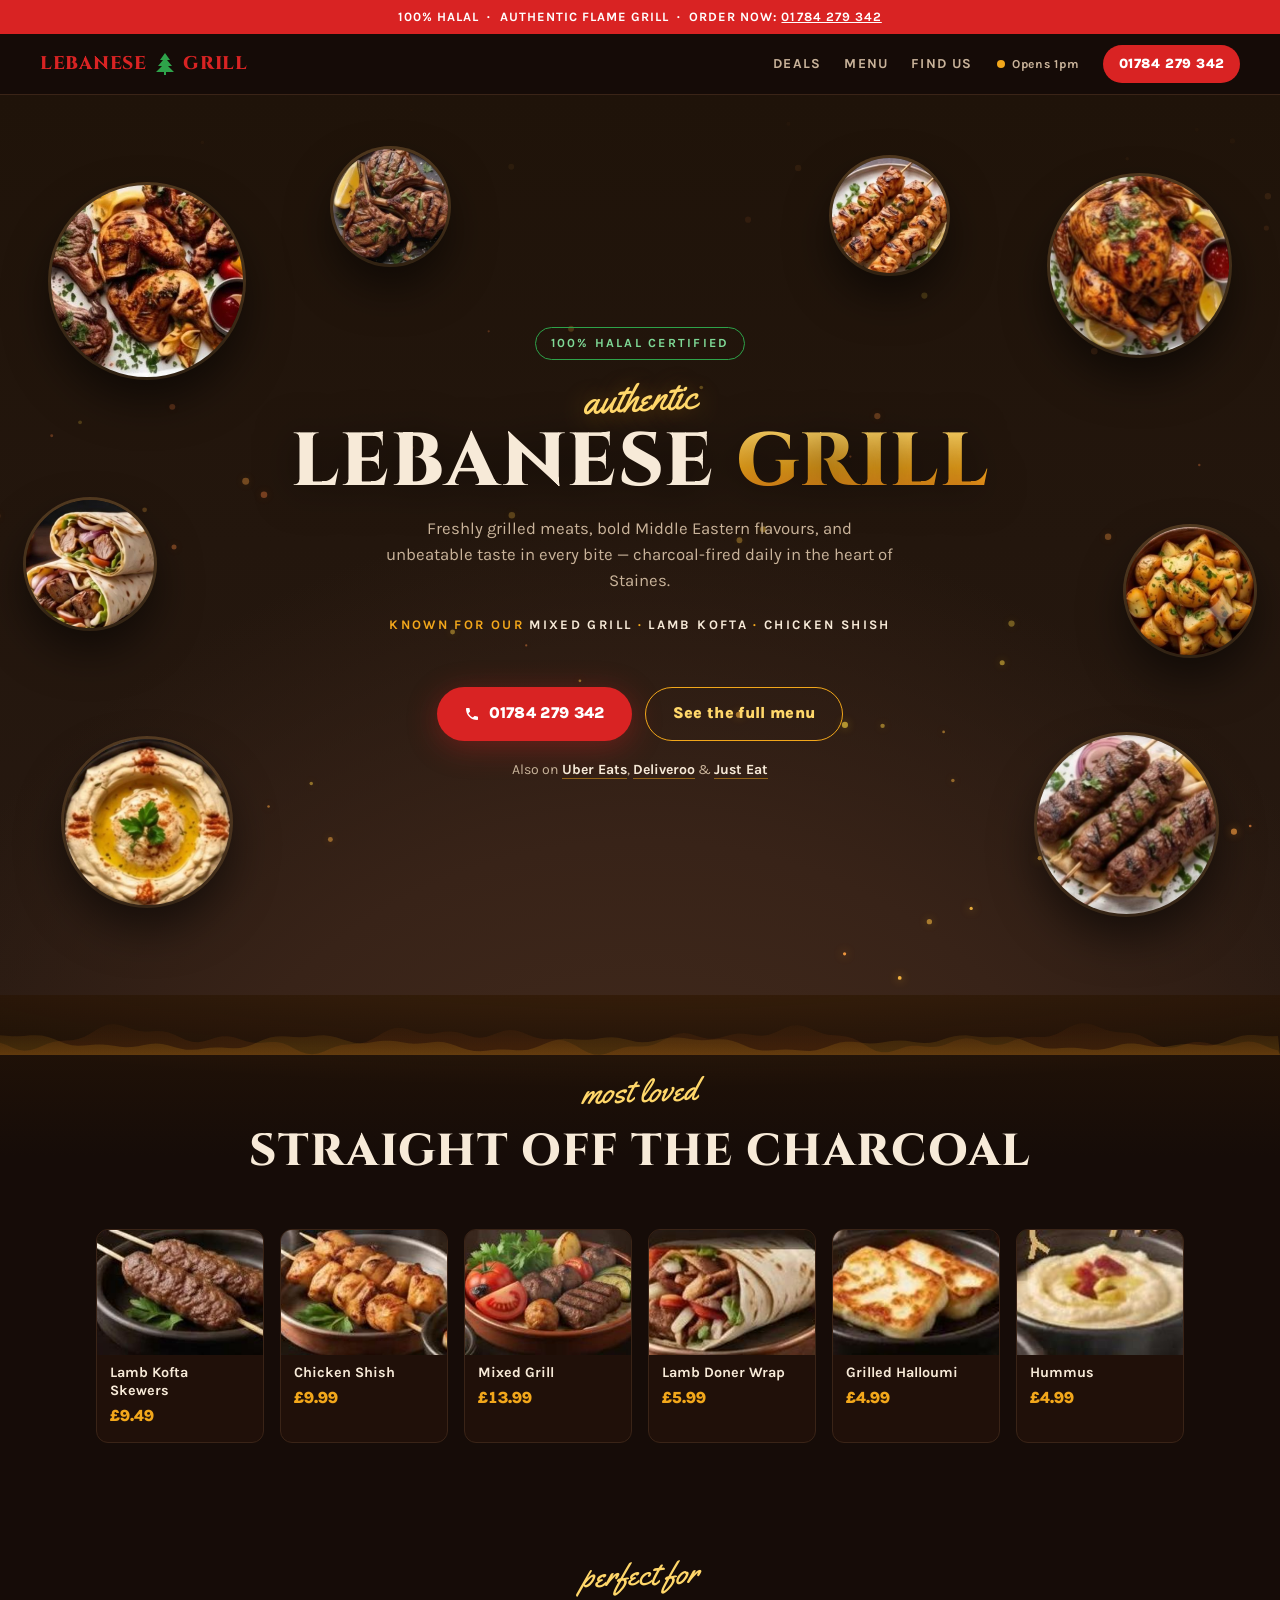
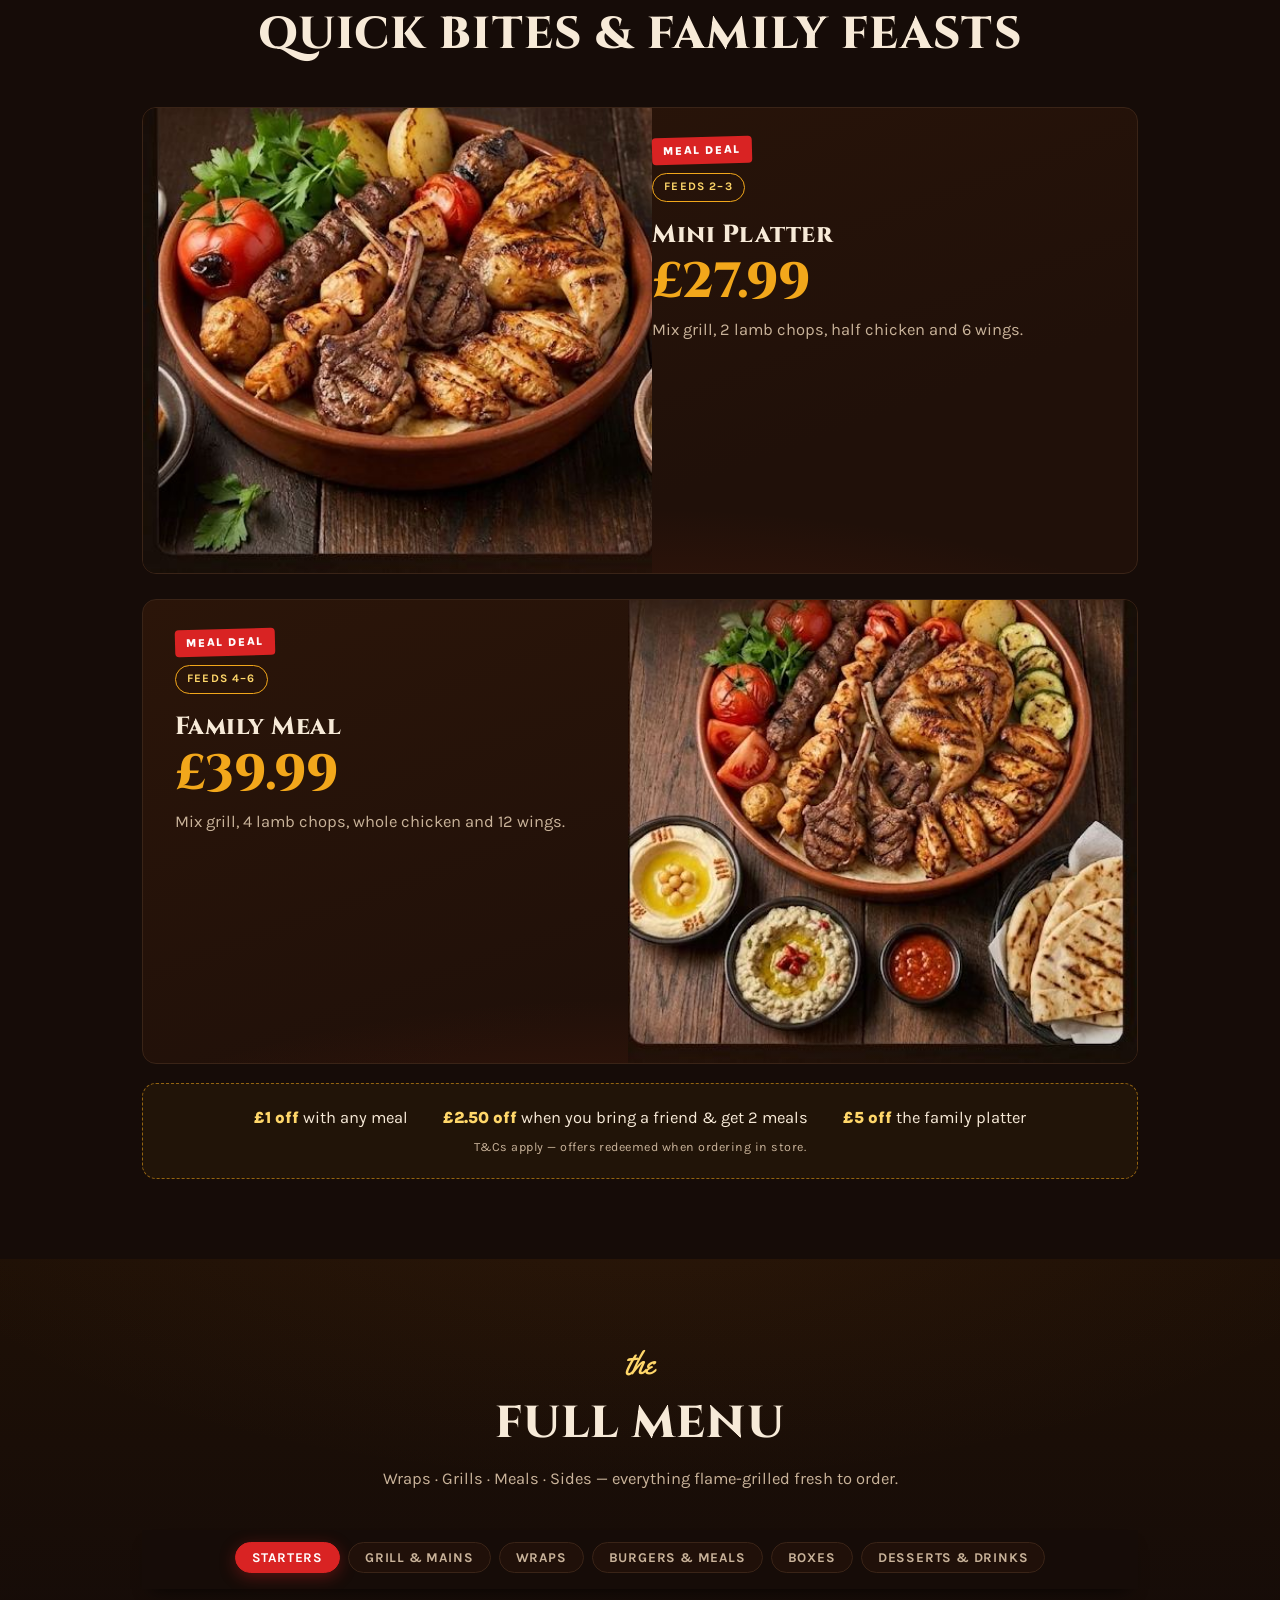
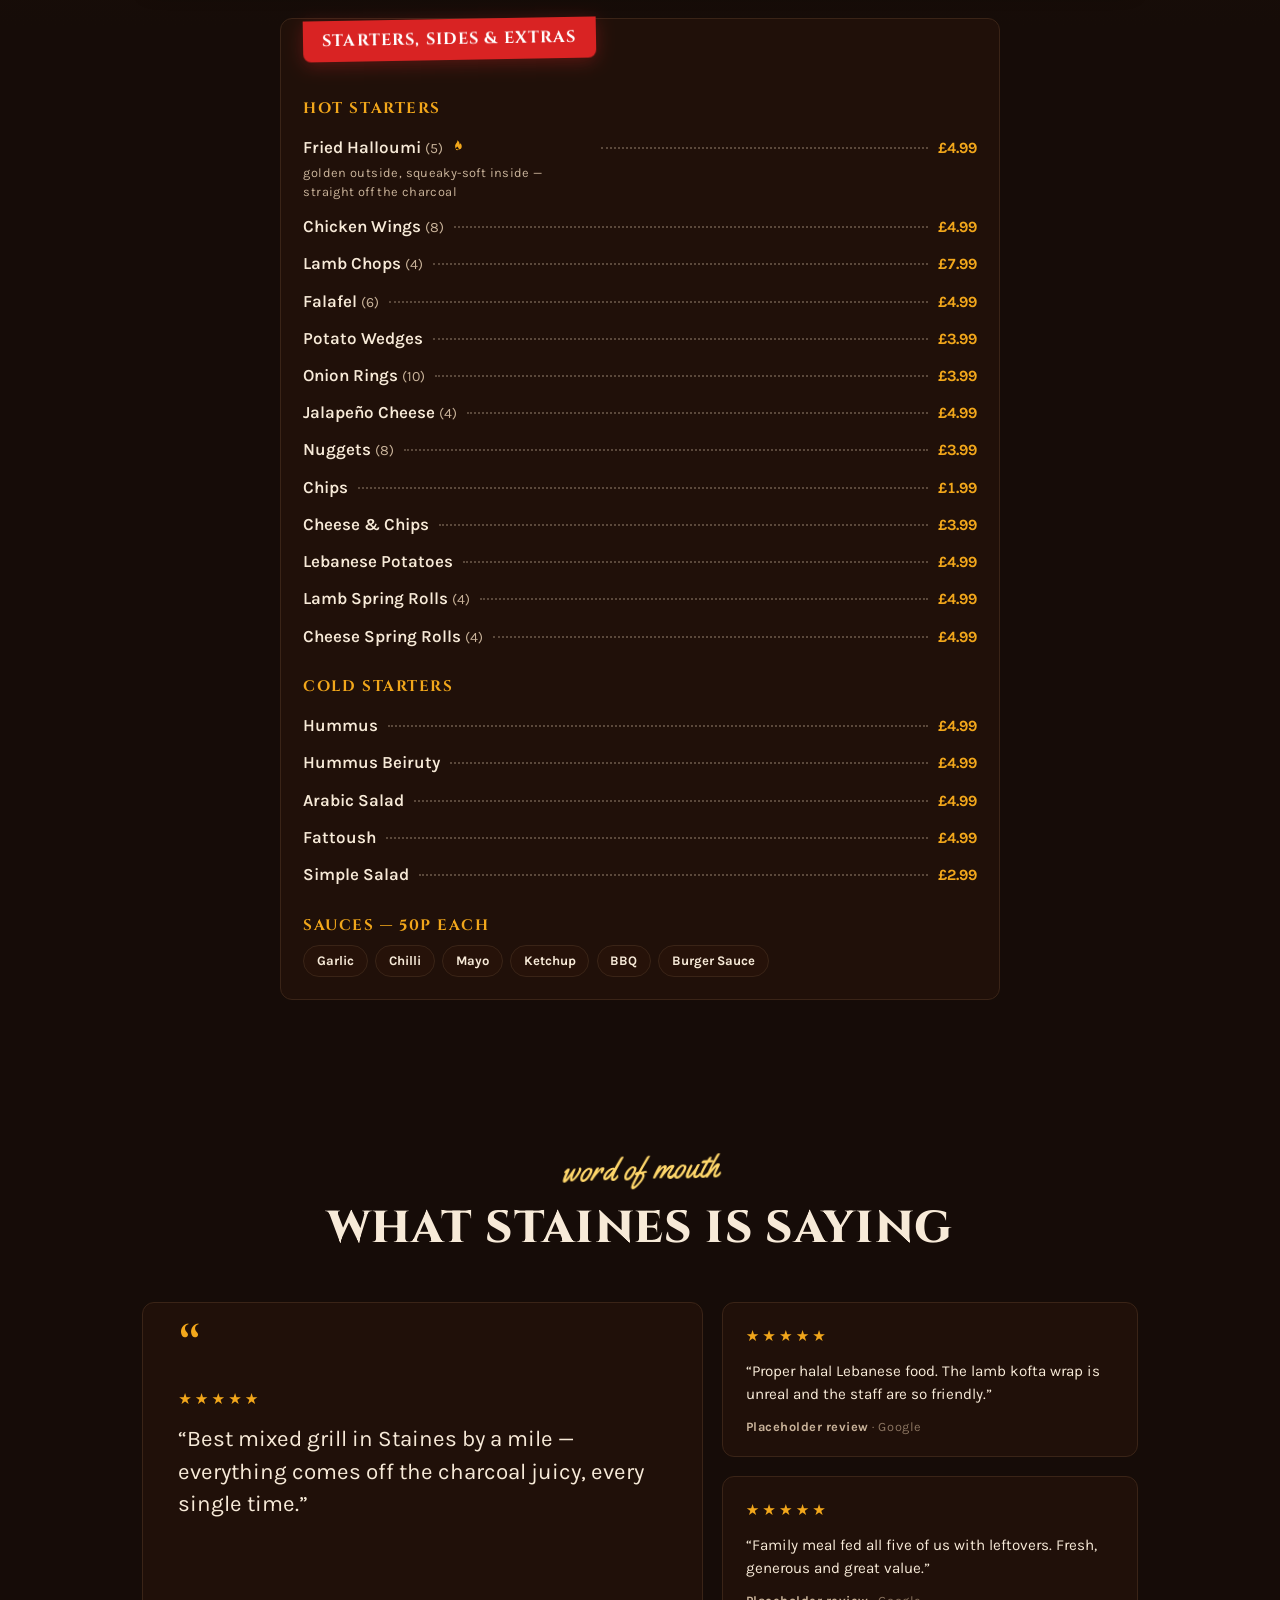
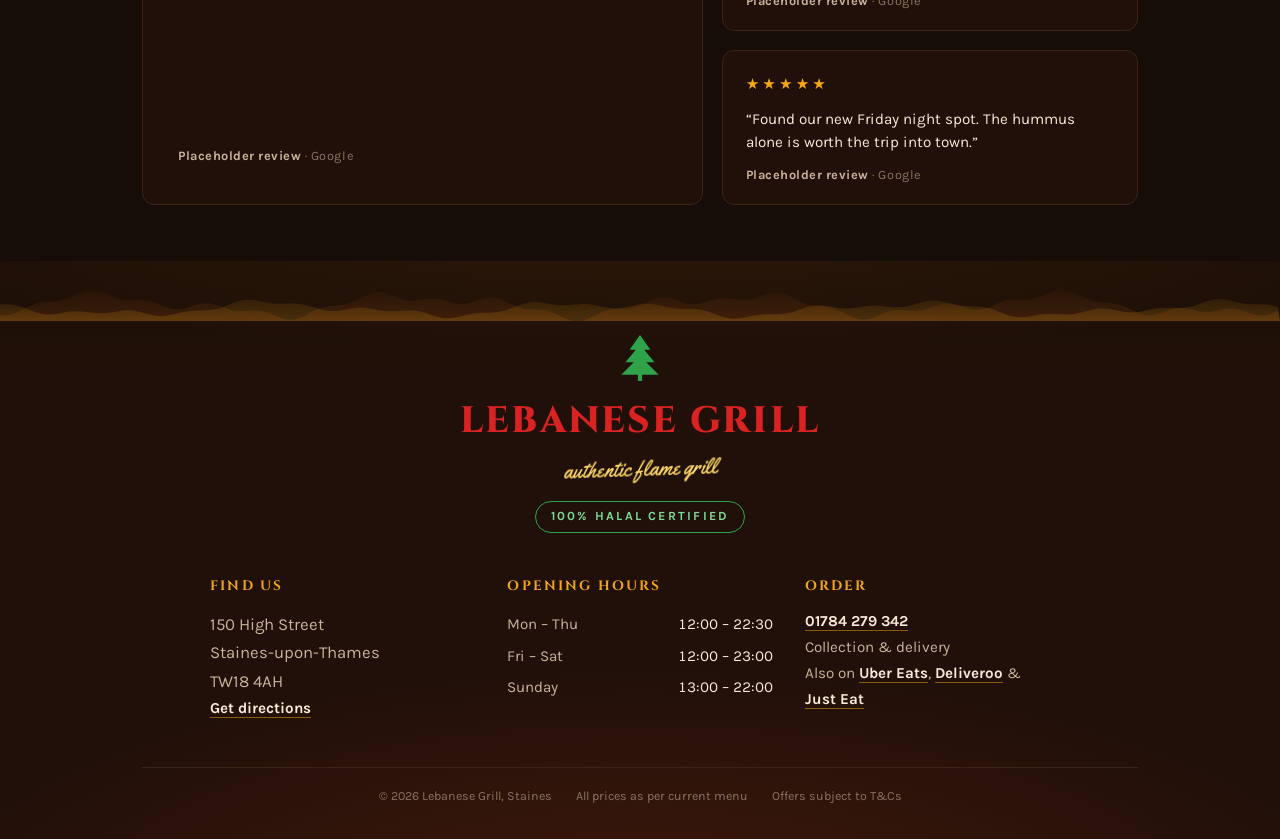
==== commit 22ea9b0f: "Deals: replace Mini Platter and Family Meal photos with supplied shots Crop the two platter photogra" ====
--- a/index.html
+++ b/index.html
@@ -828,14 +828,14 @@
     </div>
     <div class="deal-grid">
       <div class="deal-card reveal">
-        <img class="deal-img" src="[data-uri]" alt="Mini Platter — mixed grill selection">
+        <img class="deal-img" src="[data-uri]" alt="Mini Platter — mixed grill selection">
         <span class="tag">Meal Deal</span><span class="feeds">Feeds 2–3</span>
         <h3>Mini Platter</h3>
         <div class="price">£27.99</div>
         <p>Mix grill, 2 lamb chops, half chicken and 6 wings.</p>
       </div>
       <div class="deal-card reveal" style="transition-delay:90ms">
-        <img class="deal-img" src="[data-uri]" alt="Family Meal — full grill spread">
+        <img class="deal-img" src="[data-uri]" alt="Family Meal — full grill spread">
         <span class="tag">Meal Deal</span><span class="feeds">Feeds 4–6</span>
         <h3>Family Meal</h3>
         <div class="price">£39.99</div>
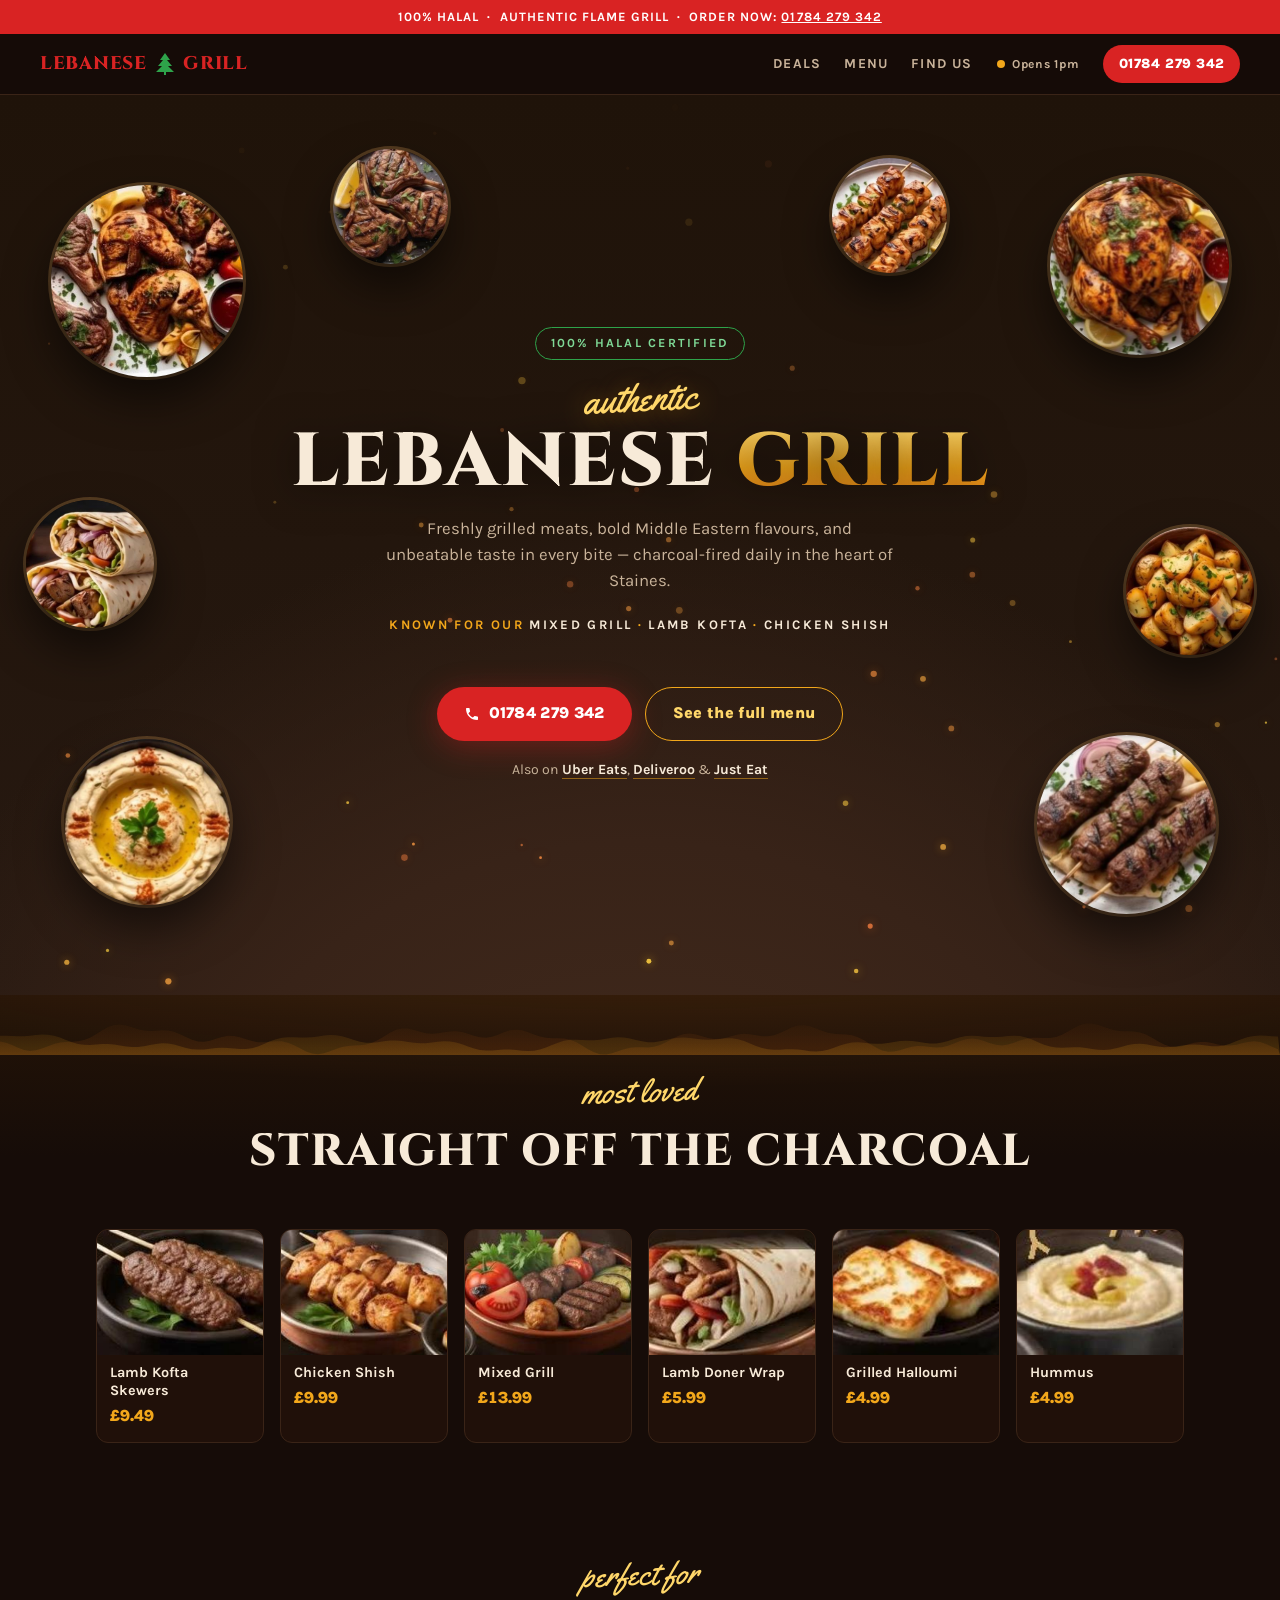
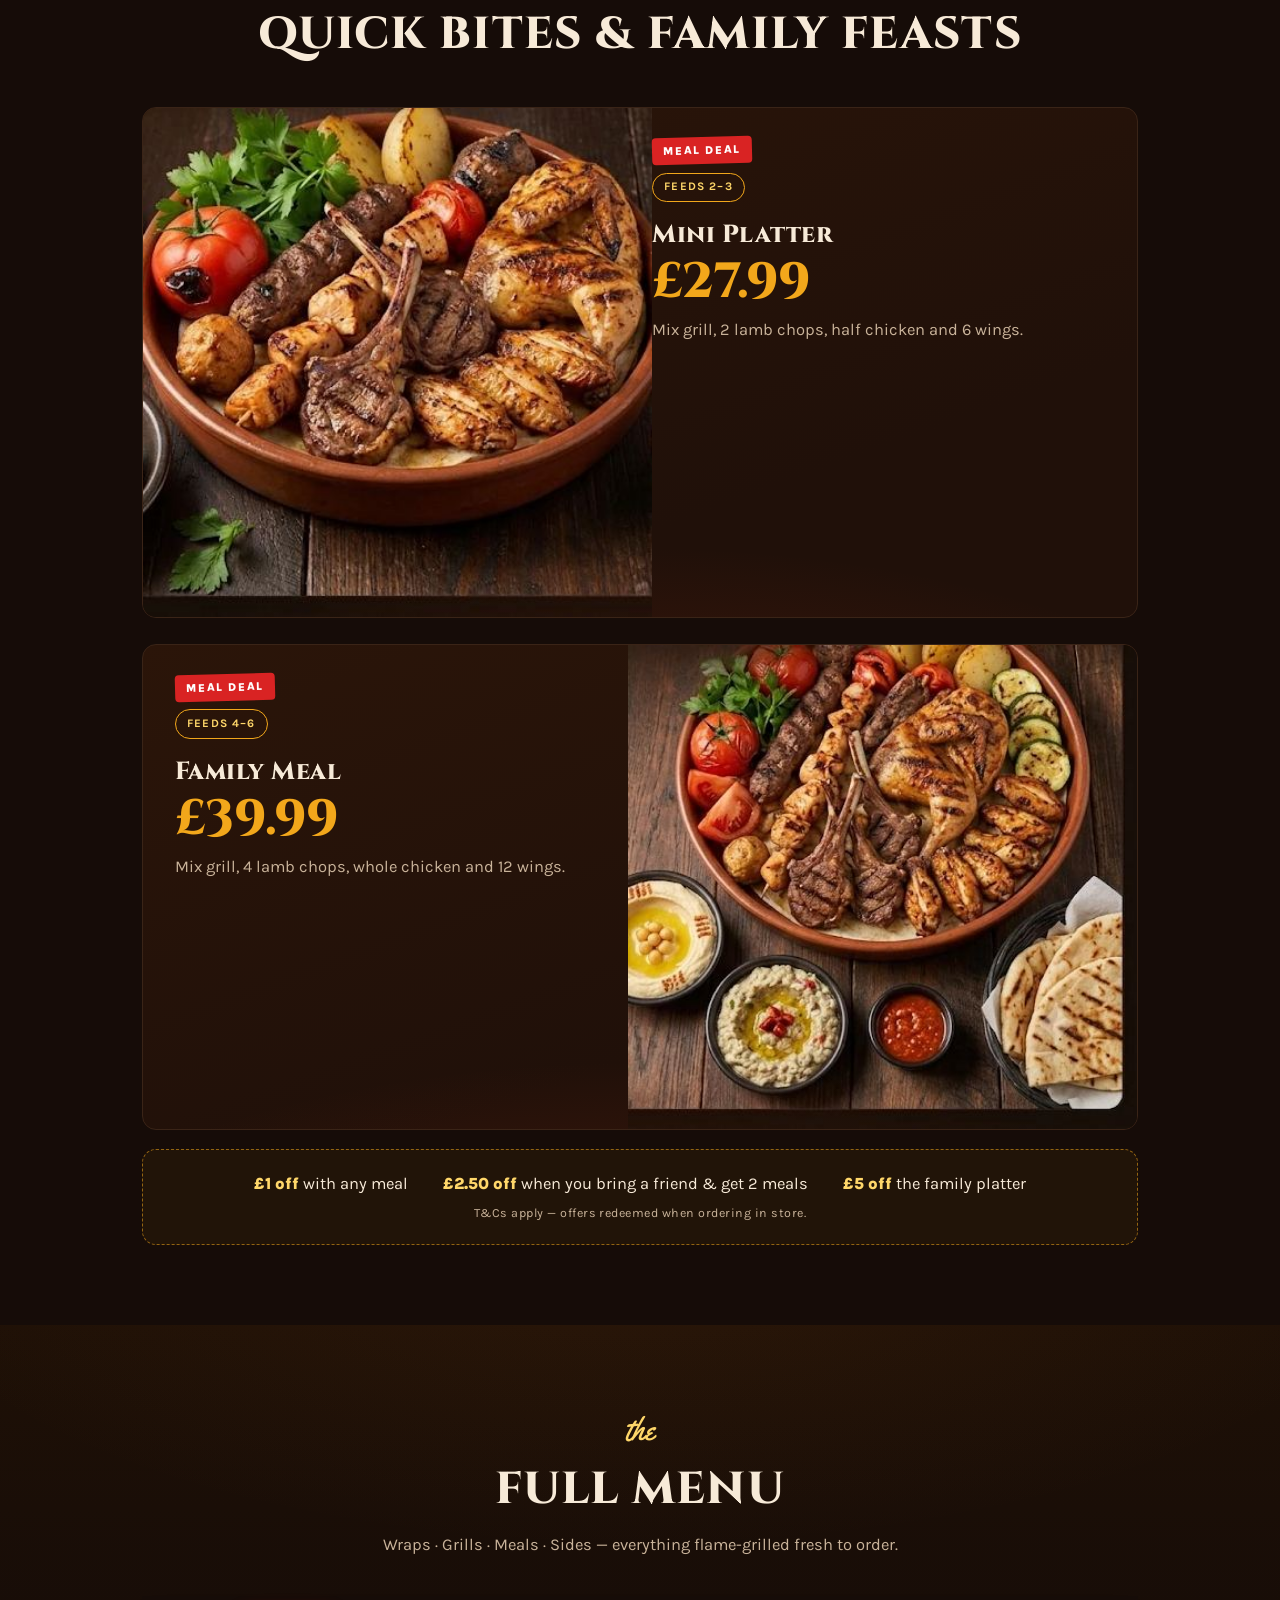
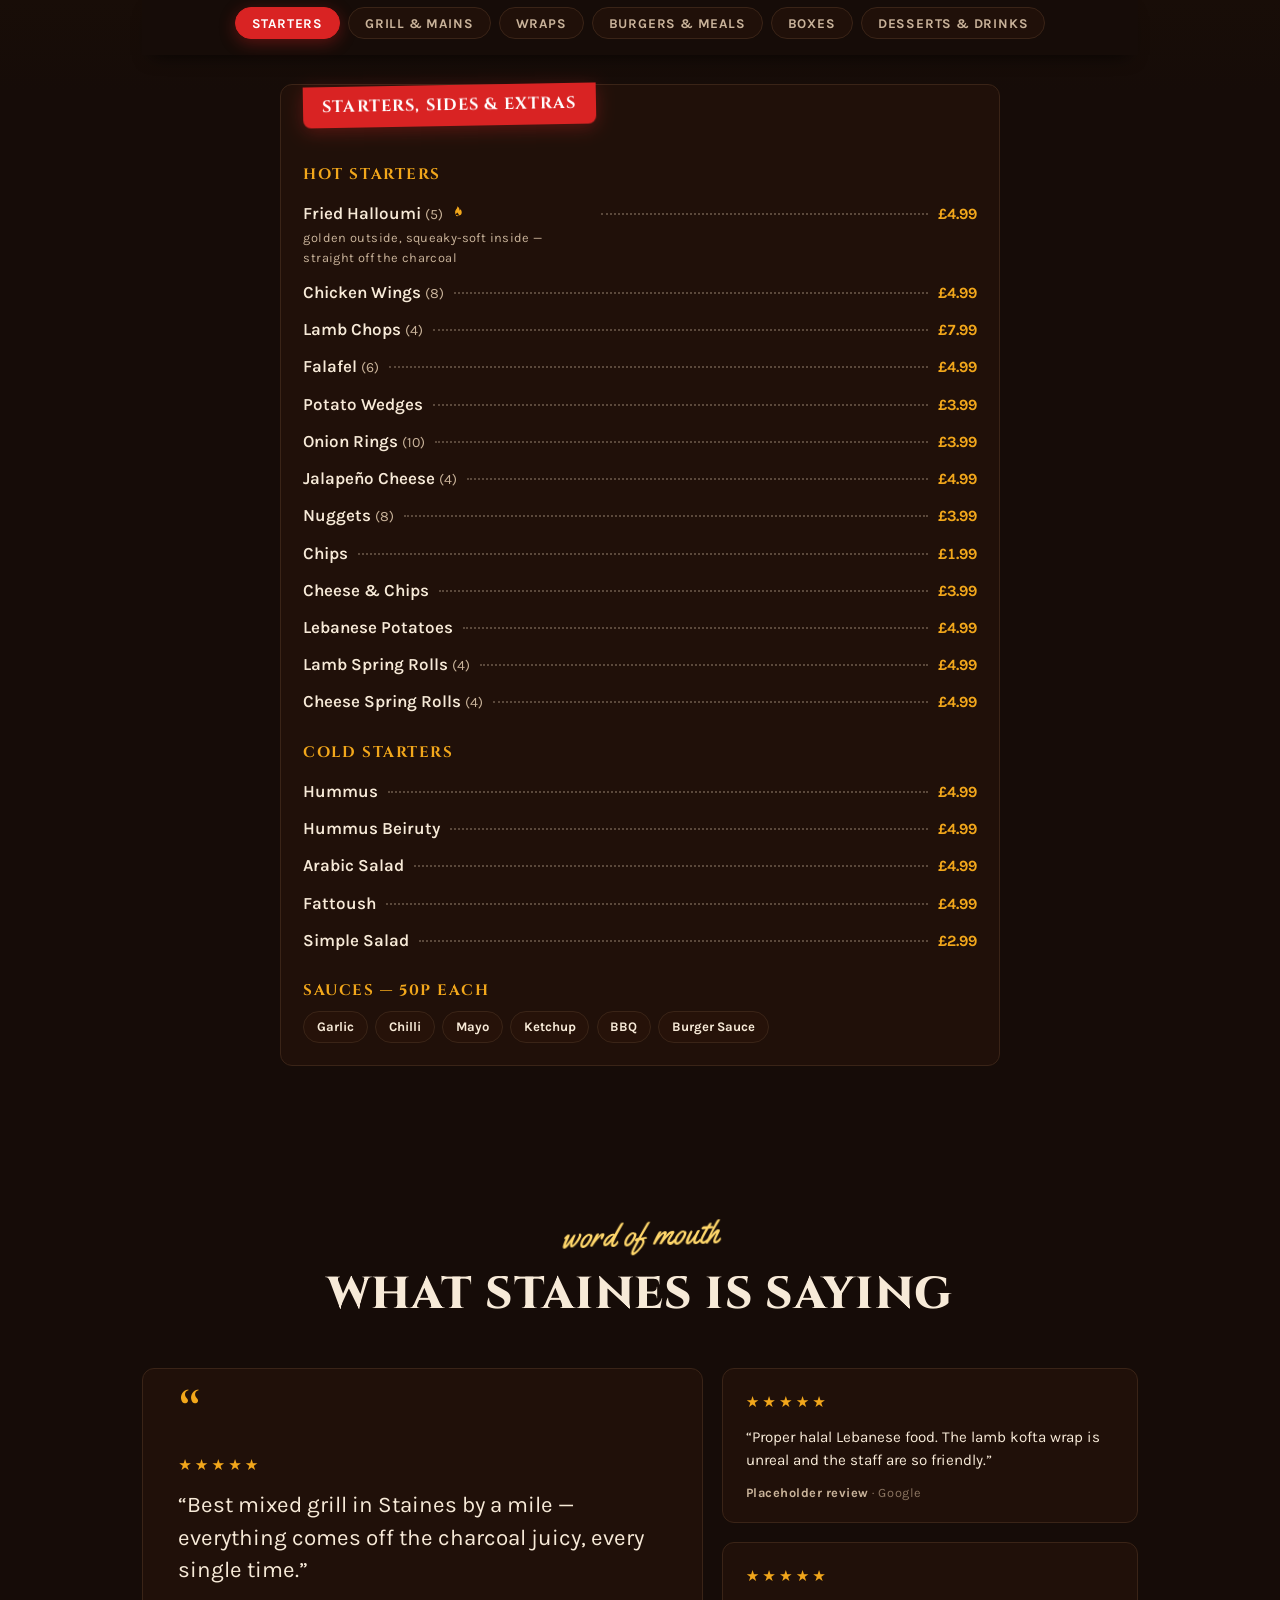
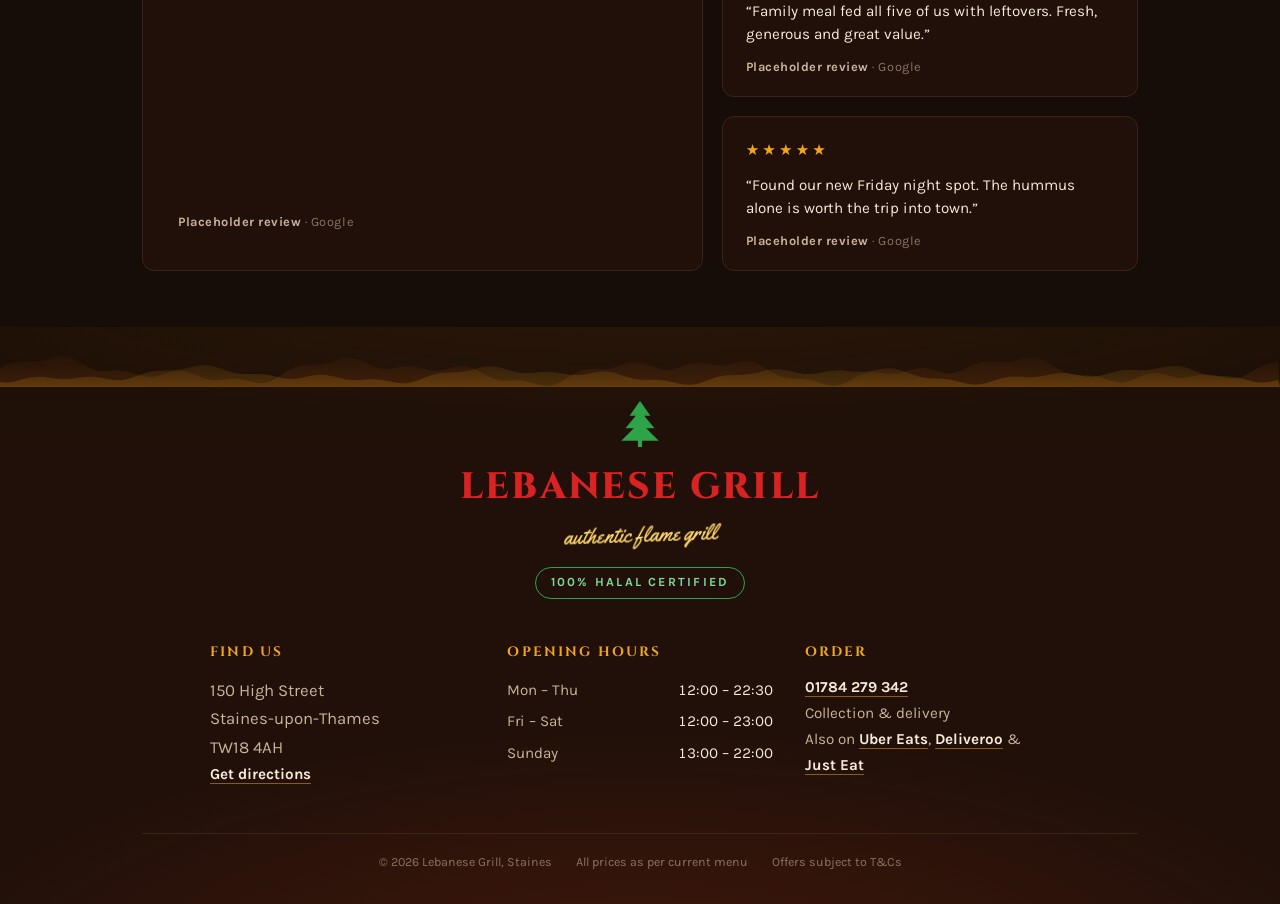
==== commit 0bfe92eb: "Deals: re-centre the Mini Platter and Family Meal crops The first crops carried dead table space on " ====
--- a/index.html
+++ b/index.html
@@ -828,14 +828,14 @@
     </div>
     <div class="deal-grid">
       <div class="deal-card reveal">
-        <img class="deal-img" src="[data-uri]" alt="Mini Platter — mixed grill selection">
+        <img class="deal-img" src="[data-uri]" alt="Mini Platter — mixed grill selection">
         <span class="tag">Meal Deal</span><span class="feeds">Feeds 2–3</span>
         <h3>Mini Platter</h3>
         <div class="price">£27.99</div>
         <p>Mix grill, 2 lamb chops, half chicken and 6 wings.</p>
       </div>
       <div class="deal-card reveal" style="transition-delay:90ms">
-        <img class="deal-img" src="[data-uri]" alt="Family Meal — full grill spread">
+        <img class="deal-img" src="[data-uri]" alt="Family Meal — full grill spread">
         <span class="tag">Meal Deal</span><span class="feeds">Feeds 4–6</span>
         <h3>Family Meal</h3>
         <div class="price">£39.99</div>
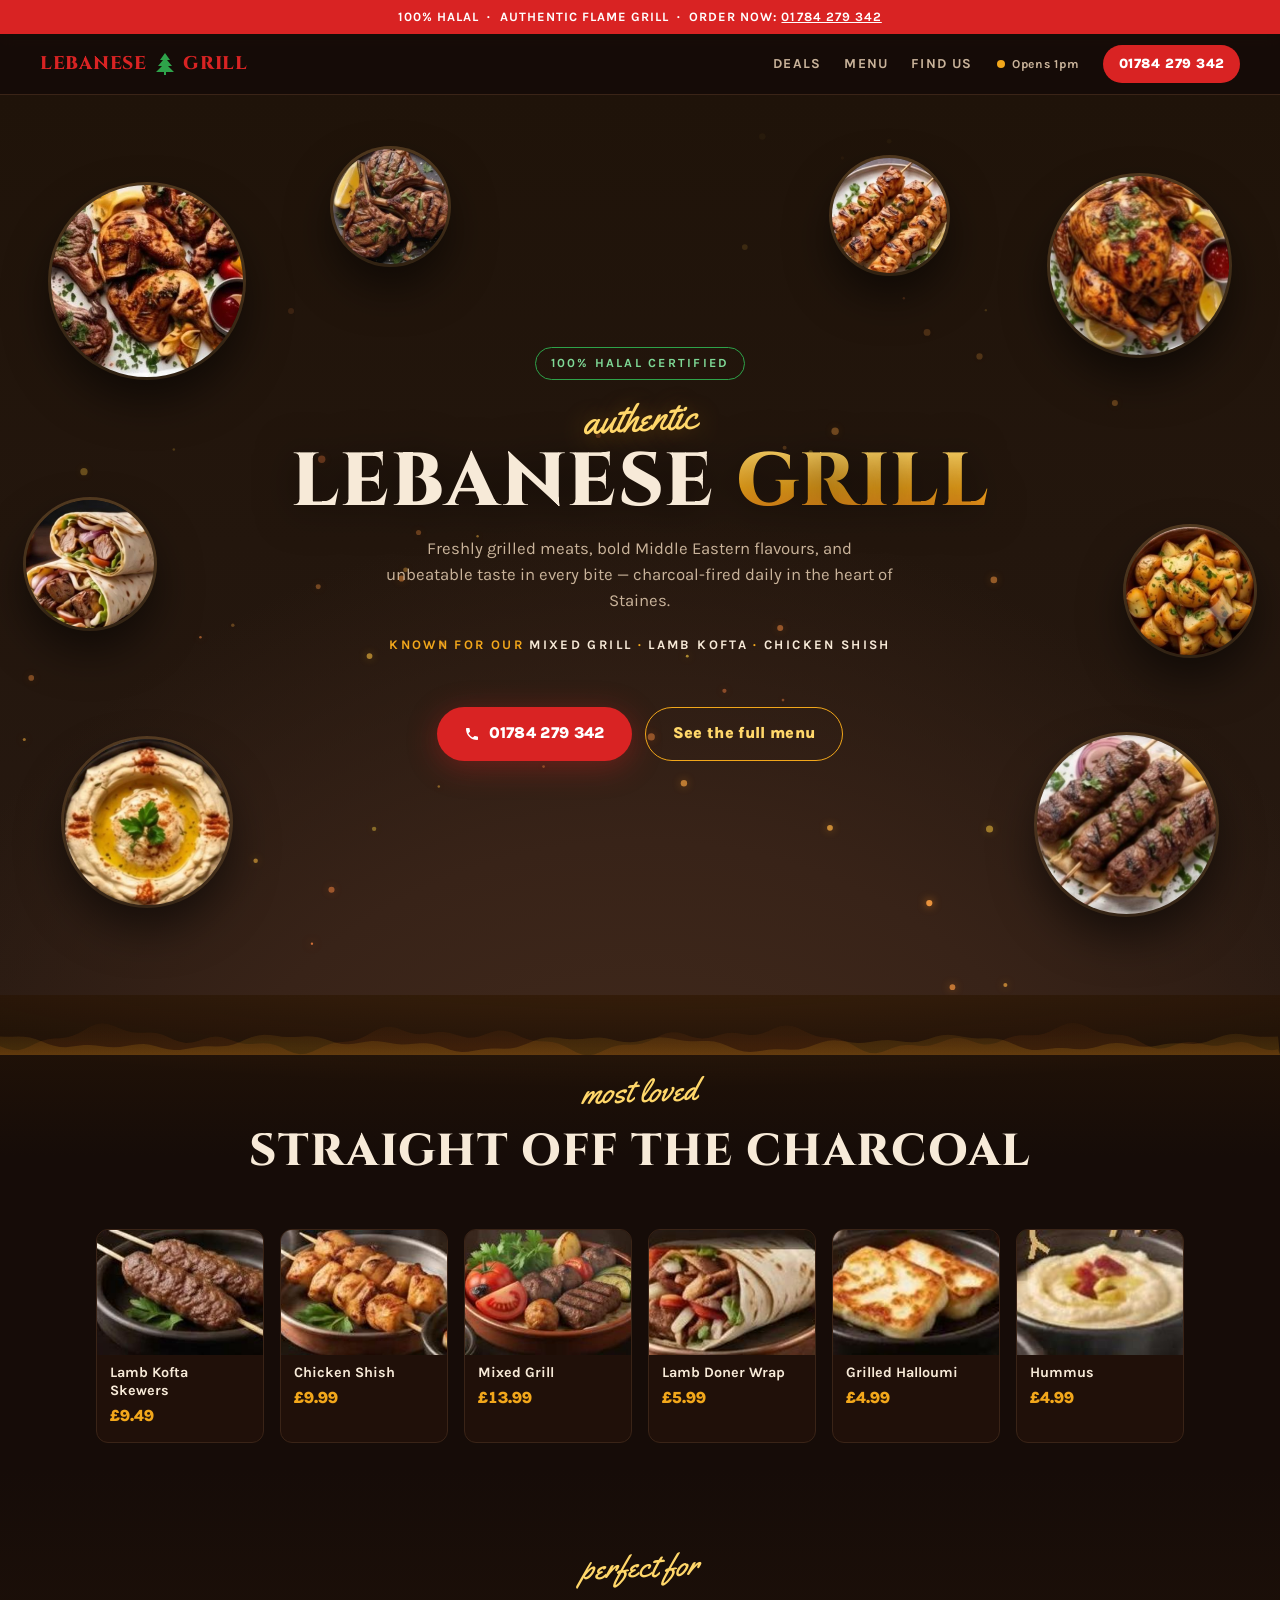
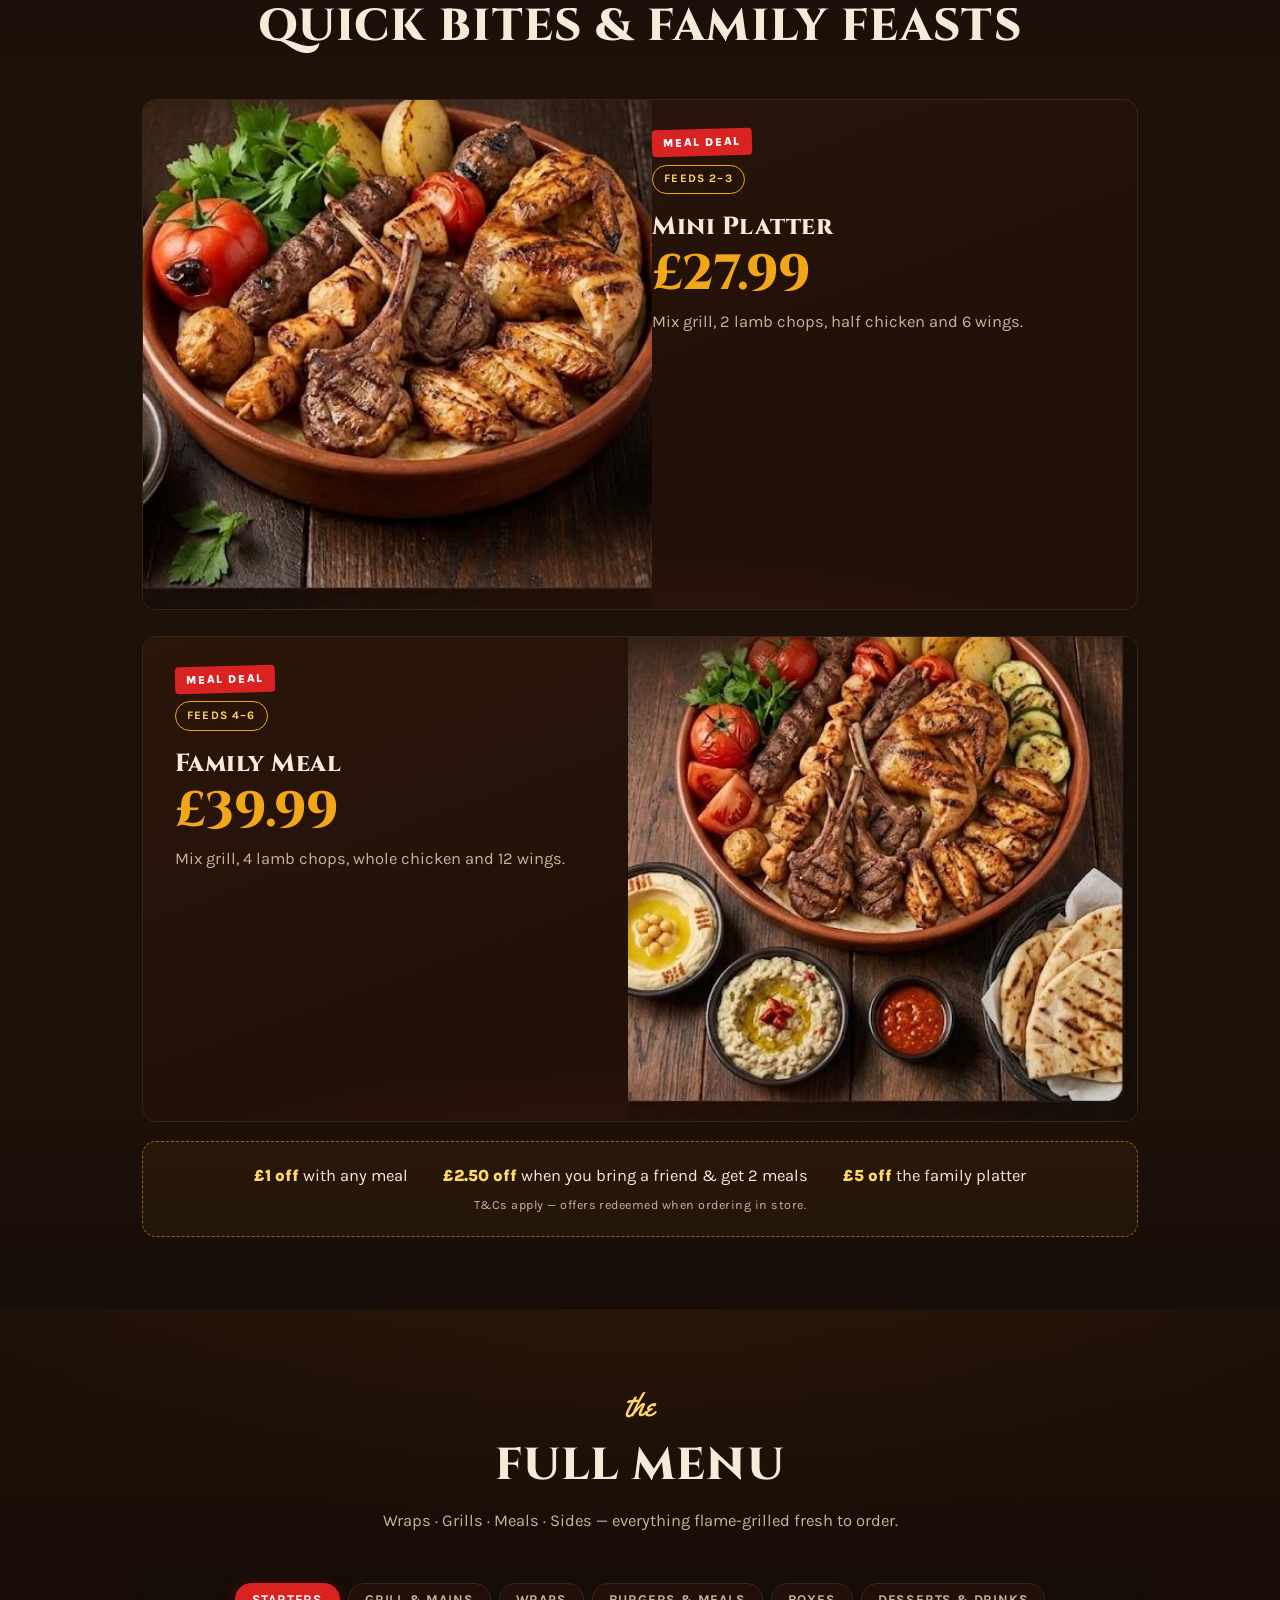
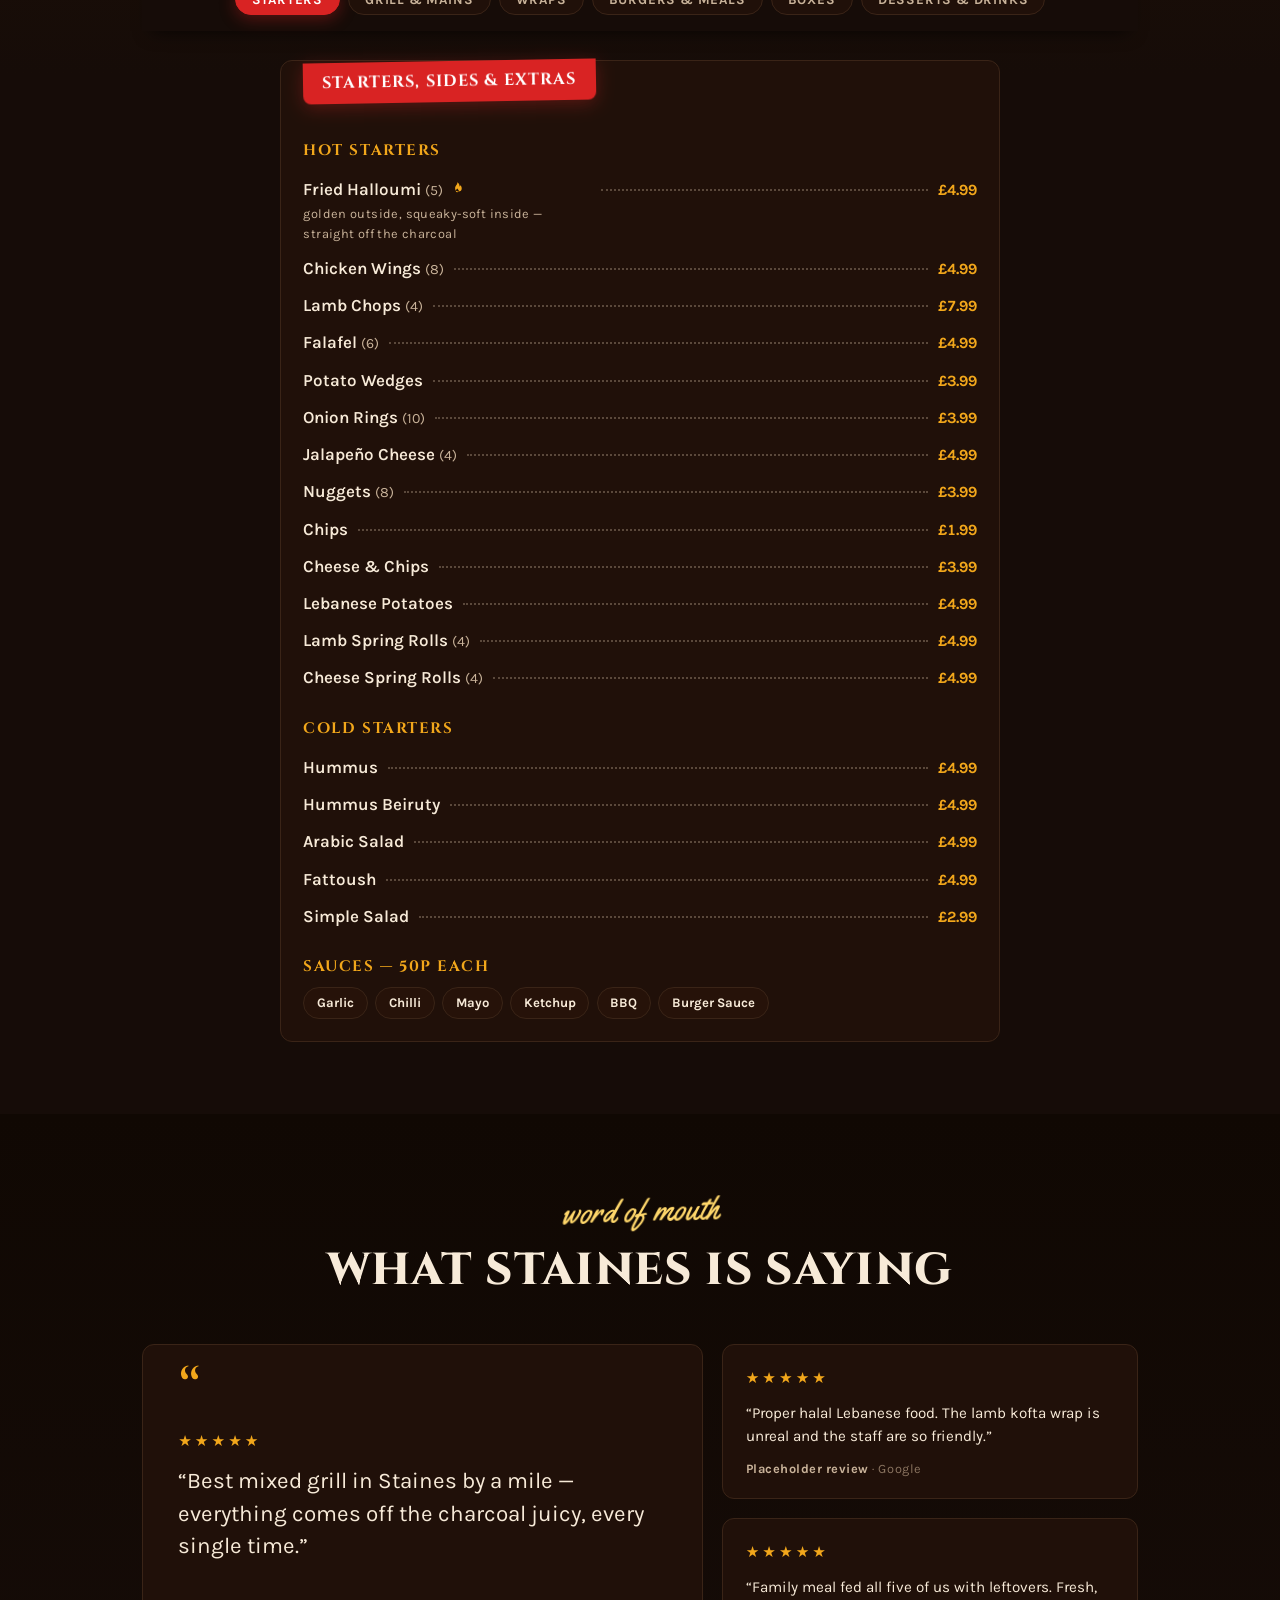
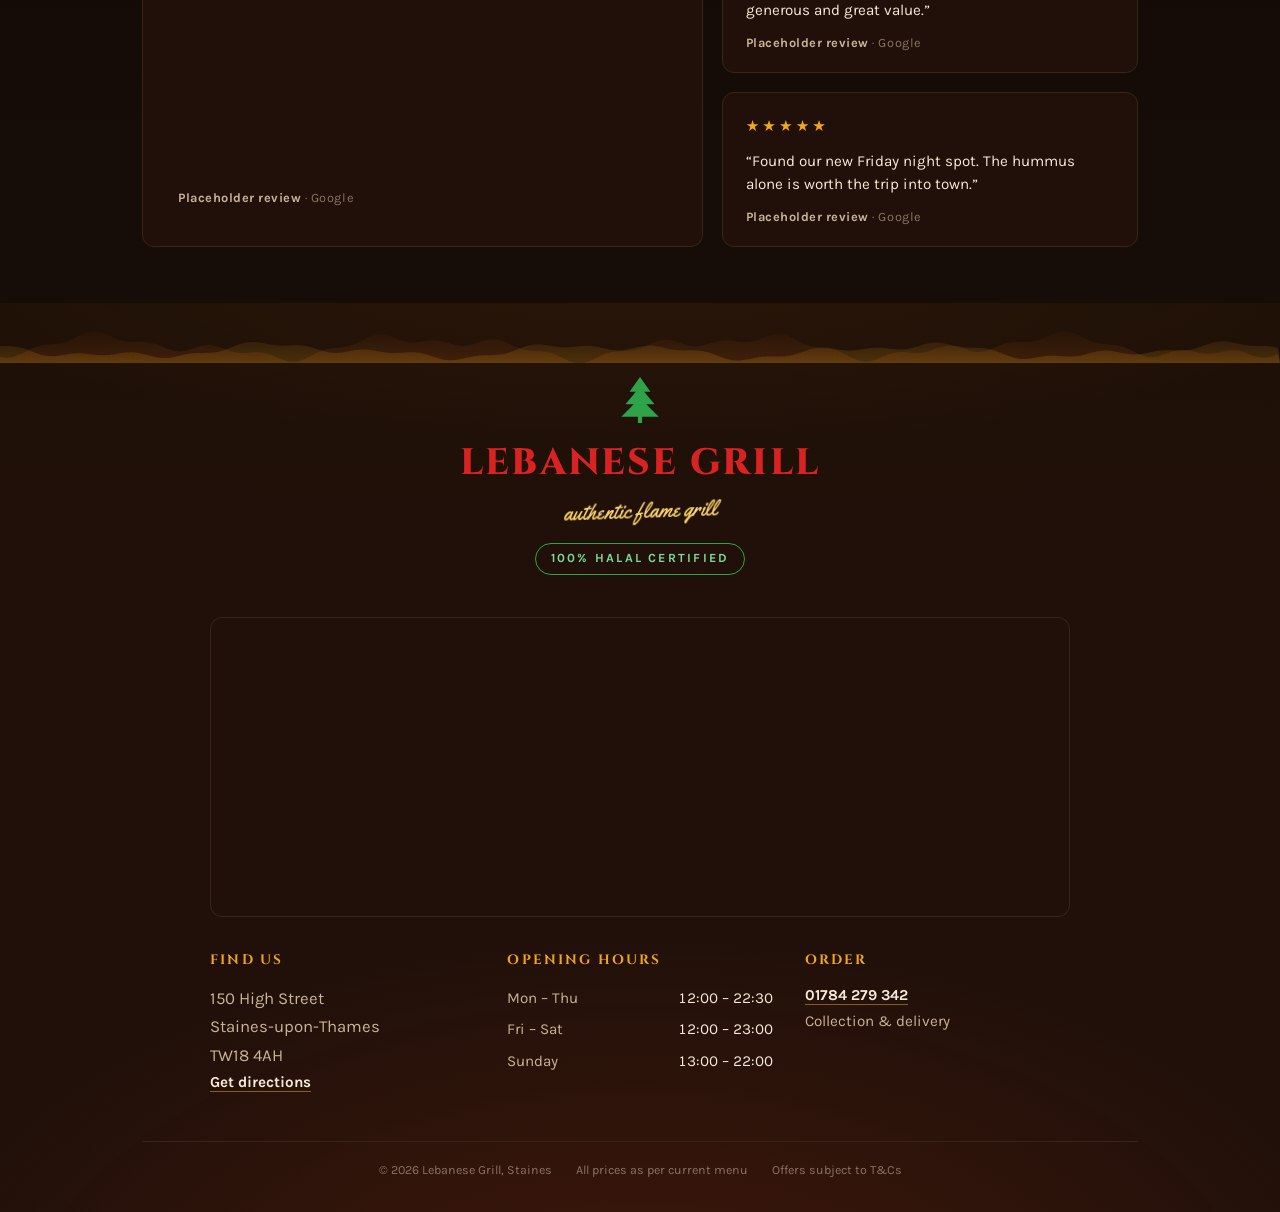
==== commit 9f7f2aba: "Footer map, hide dead ordering links, section rhythm - Find Us: embed a keyless lazy-loaded Google M" ====
--- a/index.html
+++ b/index.html
@@ -468,7 +468,11 @@
   }
 
   /* ————— Deals ————— */
-  .deals { padding: clamp(3rem, 7vw, 5rem) 0; }
+  .deals {
+    padding: clamp(3rem, 7vw, 4.5rem) 0;
+    /* a shade lighter than the page ground so the deals zone reads as its own band */
+    background: linear-gradient(180deg, var(--char) 0%, #1e1109 16%, #1e1109 84%, var(--char) 100%);
+  }
   .deal-grid { display: flex; flex-direction: column; gap: 1.6rem; }
   .deal-card {
     position: relative;
@@ -548,7 +552,7 @@
 
   /* ————— Menu ————— */
   .menu {
-    padding: clamp(3rem, 7vw, 5rem) 0 4.5rem;
+    padding: clamp(3rem, 7vw, 4.5rem) 0 4.5rem;
     background:
       radial-gradient(ellipse 110% 40% at 50% -6%, rgba(214, 116, 40, .07), transparent 55%),
       linear-gradient(180deg, #1e1006 0%, var(--char) 26%);
@@ -658,7 +662,11 @@
   .sauces .chip { font-size: .82rem; padding: .3rem .8rem; }
 
   /* ————— Reviews strip ————— */
-  .reviews { padding: clamp(3rem, 7vw, 4.5rem) 0 3.5rem; }
+  .reviews {
+    padding: clamp(3rem, 7vw, 4.5rem) 0 3.5rem;
+    /* a shade darker than the page ground: the quiet zone before the footer */
+    background: linear-gradient(180deg, #100803 0%, var(--char) 88%);
+  }
   .rev-grid {
     display: grid; grid-template-columns: 1.35fr 1fr;
     gap: 1.2rem; align-items: stretch;
@@ -708,7 +716,7 @@
   .fu-grid {
     display: grid; grid-template-columns: repeat(auto-fit, minmax(210px, 1fr));
     gap: 2rem; text-align: left;
-    max-width: 860px; margin: 2.6rem auto 0;
+    max-width: 860px; margin: 2rem auto 0;
   }
   .fu-col h4 {
     font-family: var(--display); font-weight: 700;
@@ -724,6 +732,14 @@
   }
   .fu-hours td:last-child { text-align: right; color: var(--cream); }
   @media (max-width: 560px) { .fu-grid { text-align: center; } .fu-hours td:last-child { text-align: center; } .fu-hours td { display: block; } .fu-hours td:first-child { color: var(--gold); font-size: .8rem; letter-spacing: .08em; text-transform: uppercase; margin-top: .5rem; } }
+  .fu-map {
+    max-width: 860px; margin: 2.6rem auto 0;
+    height: clamp(220px, 30vw, 300px);
+    border: 1px solid var(--ash); border-radius: 12px;
+    overflow: hidden;
+    background: var(--char-2);
+  }
+  .fu-map iframe { width: 100%; height: 100%; border: 0; display: block; filter: saturate(.85); }
 
   .findus {
     background:
@@ -795,8 +811,9 @@
       <a class="btn btn-red" href="tel:+441784279342"><svg class="icon" viewBox="0 0 24 24" fill="currentColor" aria-hidden="true"><path d="M6.6 10.8c1.4 2.8 3.8 5.1 6.6 6.6l2.2-2.2c.3-.3.7-.4 1-.2 1.2.4 2.4.6 3.6.6.6 0 1 .4 1 1V20c0 .6-.4 1-1 1C10.4 21 3 13.6 3 4c0-.6.4-1 1-1h3.5c.6 0 1 .4 1 1 0 1.3.2 2.5.6 3.6.1.4 0 .7-.2 1l-2.3 2.2z"/></svg> 01784 279 342</a>
       <a class="btn btn-gold" href="#menu">See the full menu</a>
     </div>
-    <!-- Replace href="#" with your real store links -->
+    <!-- TODO: restore when store URLs exist — fill in the hrefs and uncomment:
     <p class="dlv-line">Also on <a href="#" rel="noopener">Uber&nbsp;Eats</a>, <a href="#" rel="noopener">Deliveroo</a> &amp; <a href="#" rel="noopener">Just&nbsp;Eat</a></p>
+    -->
   </div>
 </header>
 
@@ -1026,6 +1043,9 @@
       <br>
       <span class="halal-seal">100% Halal Certified</span>
     </div>
+    <div class="fu-map reveal">
+      <iframe src="https://www.google.com/maps?q=150+High+Street,+Staines-upon-Thames+TW18+4AH&amp;output=embed" loading="lazy" title="Map to Lebanese Grill — 150 High Street, Staines-upon-Thames" referrerpolicy="no-referrer-when-downgrade" allowfullscreen></iframe>
+    </div>
     <div class="fu-grid reveal">
       <div class="fu-col">
         <h4>Find us</h4>
@@ -1044,8 +1064,10 @@
       <div class="fu-col">
         <h4>Order</h4>
         <a class="fu-link" href="tel:+441784279342">01784 279 342</a><br>
-        Collection &amp; delivery<br>
-        Also on <a class="fu-link" href="#" rel="noopener">Uber&nbsp;Eats</a>, <a class="fu-link" href="#" rel="noopener">Deliveroo</a> &amp; <a class="fu-link" href="#" rel="noopener">Just&nbsp;Eat</a>
+        Collection &amp; delivery
+        <!-- TODO: restore when store URLs exist — fill in the hrefs and uncomment:
+        <br>Also on <a class="fu-link" href="#" rel="noopener">Uber&nbsp;Eats</a>, <a class="fu-link" href="#" rel="noopener">Deliveroo</a> &amp; <a class="fu-link" href="#" rel="noopener">Just&nbsp;Eat</a>
+        -->
       </div>
     </div>
     <div class="smallprint">
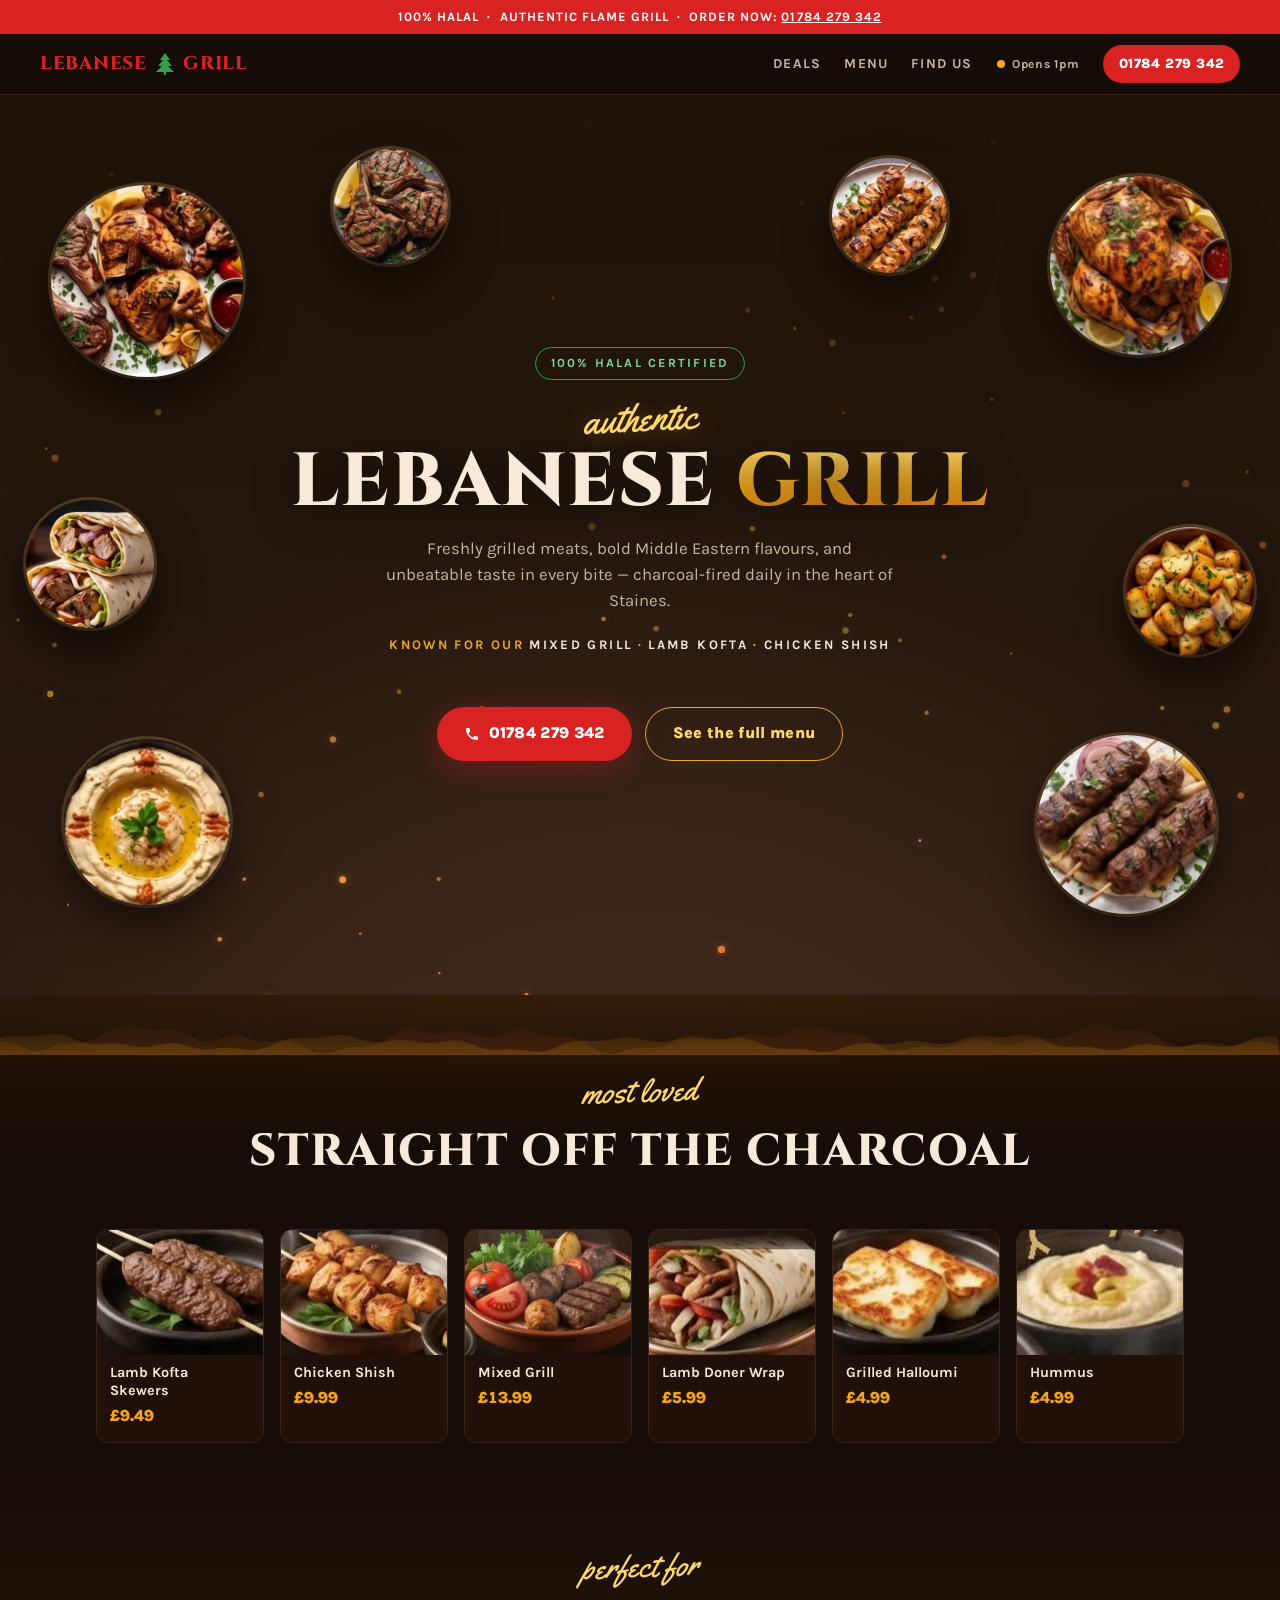
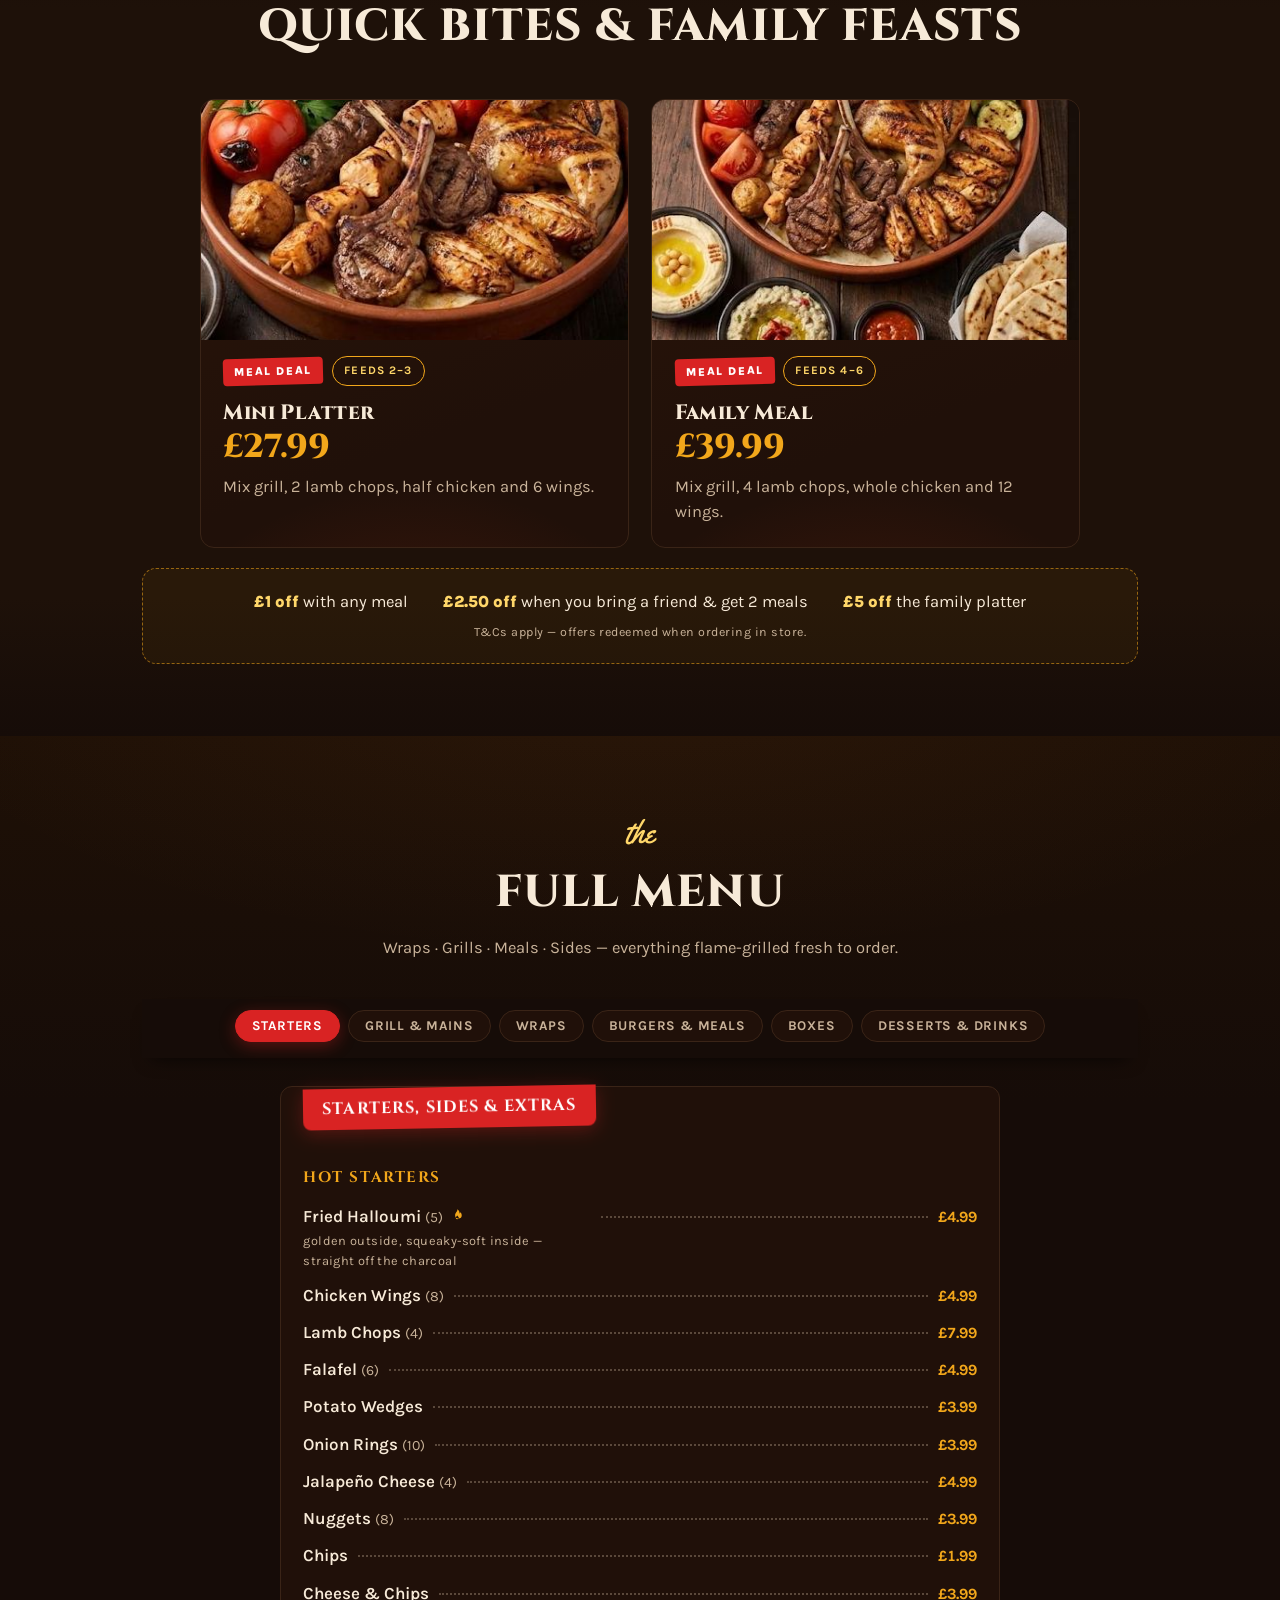
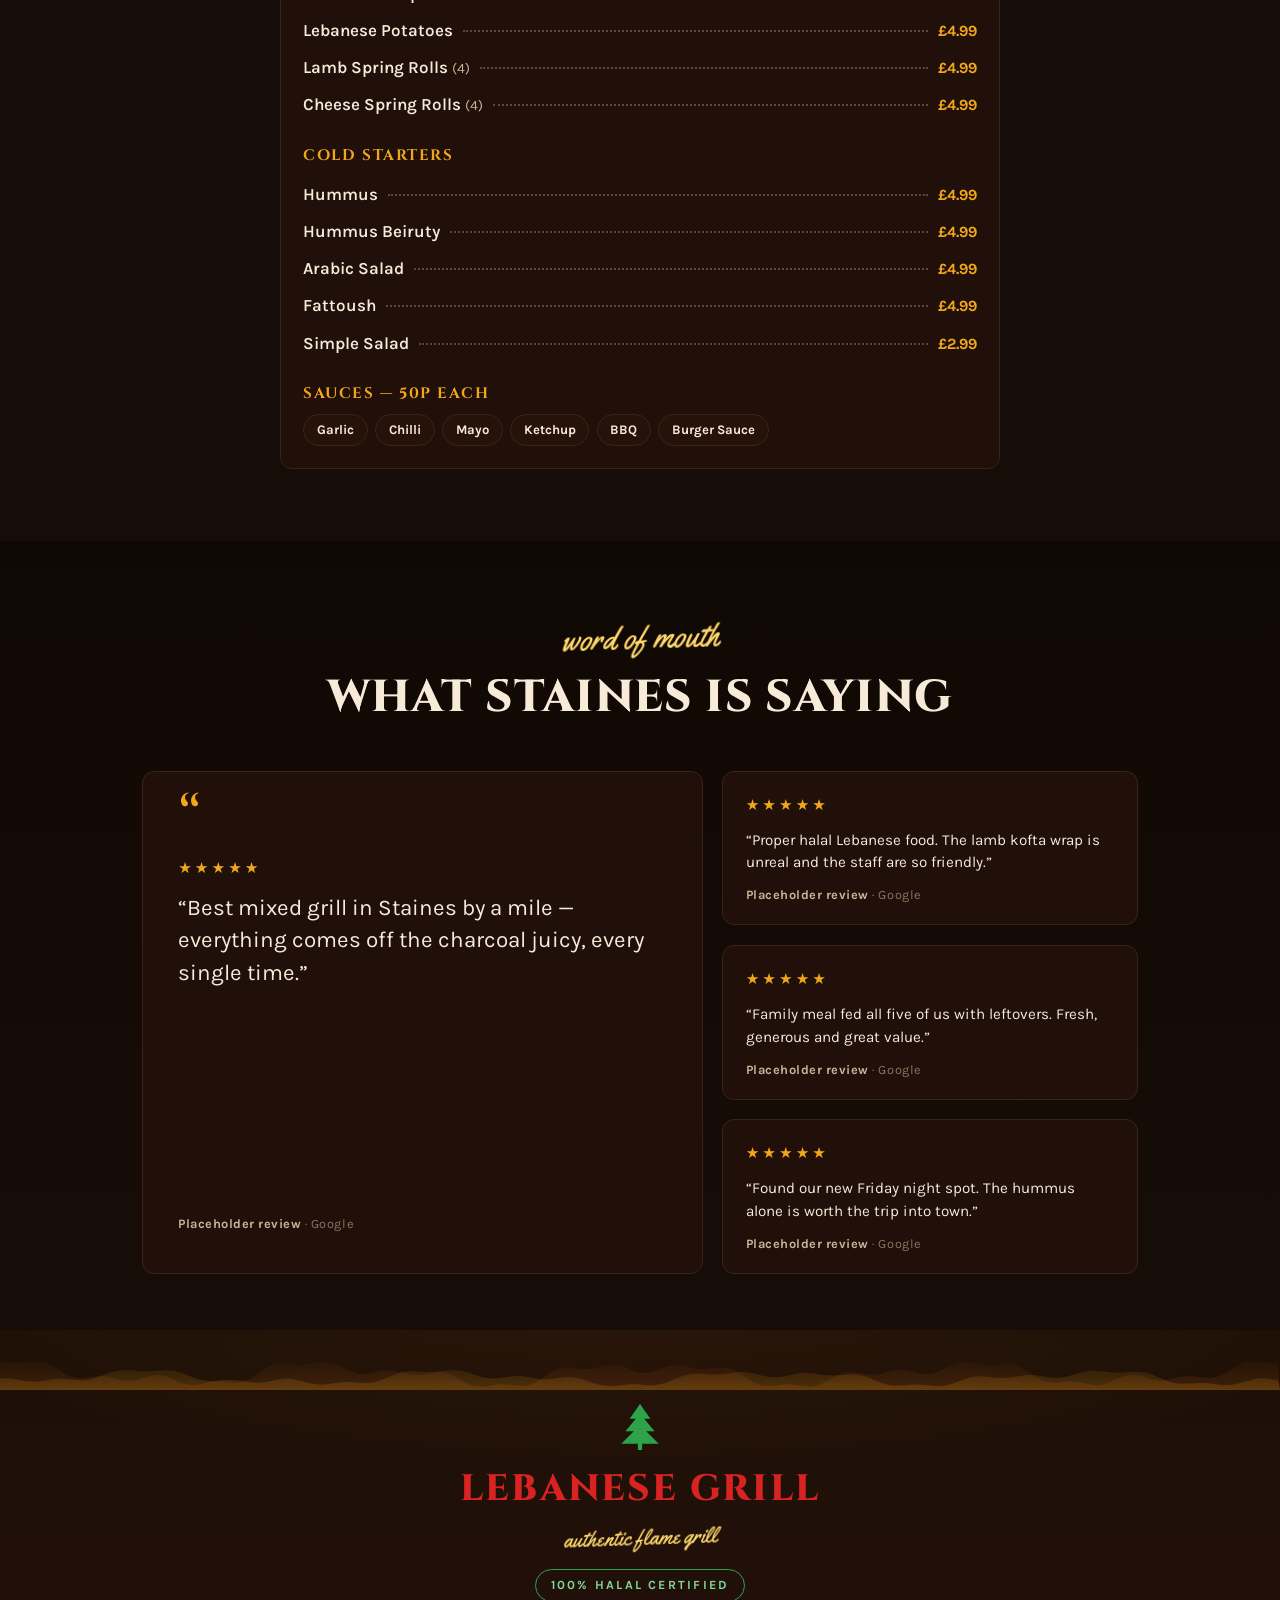
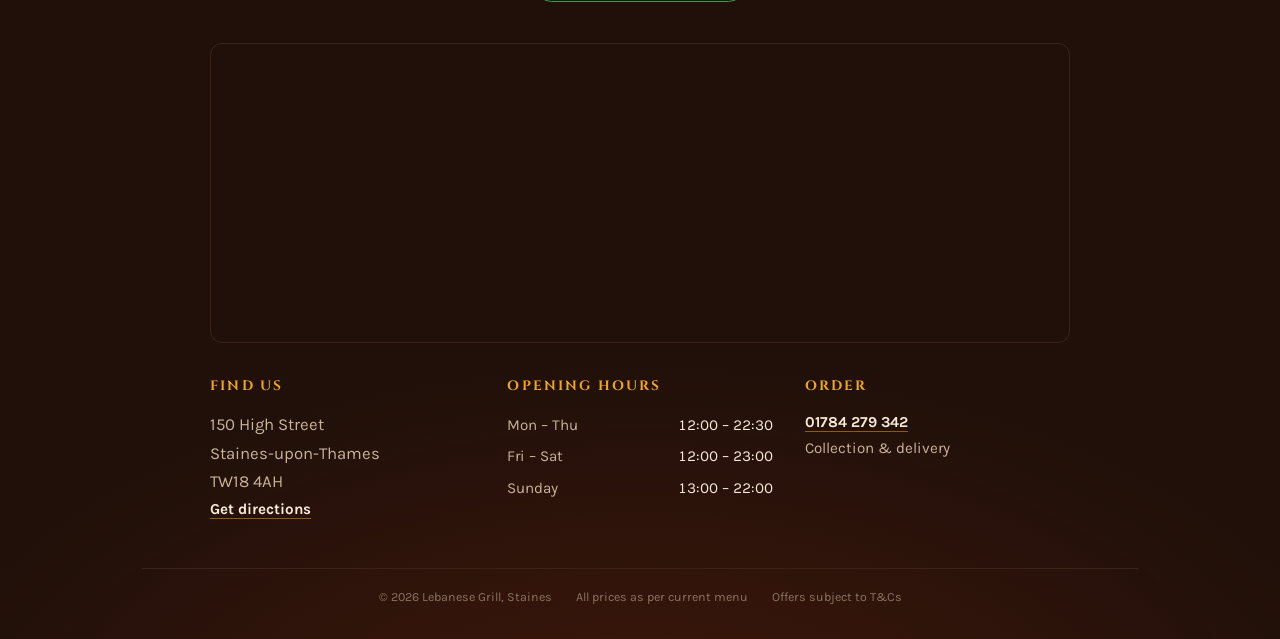
==== commit 5b67feb6: "Deals: compact side-by-side cards The Mini Platter and Family Meal cards were full-width alternating" ====
--- a/index.html
+++ b/index.html
@@ -473,33 +473,23 @@
     /* a shade lighter than the page ground so the deals zone reads as its own band */
     background: linear-gradient(180deg, var(--char) 0%, #1e1109 16%, #1e1109 84%, var(--char) 100%);
   }
-  .deal-grid { display: flex; flex-direction: column; gap: 1.6rem; }
+  /* two compact cards side by side: photo band on top, text below */
+  .deal-grid {
+    display: grid; grid-template-columns: 1fr 1fr; gap: 1.4rem;
+    max-width: 880px; margin: 0 auto;
+  }
   .deal-card {
     position: relative;
-    display: grid;
-    grid-template-columns: 1.05fr 1fr;
-    align-items: center;
     text-align: left;
     background: linear-gradient(160deg, var(--char-3), var(--char-2) 70%);
     border: 1px solid var(--ash);
     border-radius: 14px;
-    padding: 0;
+    padding: 0 1.4rem 1.4rem;
     overflow: hidden;
   }
-  .deal-card > :not(.deal-img) { grid-column: 2; margin-right: 2rem; }
-  .deal-card .tag, .deal-card .feeds { justify-self: start; }
-  .deal-card .feeds { margin-left: 0; margin-top: .5rem; }
-  .deal-card .tag { margin-top: 1.8rem; }
-  .deal-card > p { margin-bottom: 1.8rem; }
-  .deal-card:nth-child(2) { grid-template-columns: 1fr 1.05fr; }
-  .deal-card:nth-child(2) .deal-img { grid-column: 2; }
-  .deal-card:nth-child(2) > :not(.deal-img) { grid-column: 1; margin-right: 0; margin-left: 2rem; }
+  .deal-card .tag { margin-top: 0; }
   @media (max-width: 760px) {
-    .deal-card, .deal-card:nth-child(2) { display: block; padding: 0 1.5rem 1.5rem; text-align: left; }
-    .deal-card .deal-img, .deal-card:nth-child(2) .deal-img { width: calc(100% + 3rem); margin: 0 -1.5rem 1.2rem; aspect-ratio: 16 / 9; height: auto; min-height: 0; }
-    .deal-card > :not(.deal-img), .deal-card:nth-child(2) > :not(.deal-img) { margin-left: 0; margin-right: 0; }
-    .deal-card .tag { margin-top: 0; }
-    .deal-card > p { margin-bottom: 0; }
+    .deal-grid { grid-template-columns: 1fr; }
   }
   .deal-card::after {
     content: '';
@@ -508,8 +498,8 @@
     pointer-events: none;
   }
   .deal-img {
-    grid-column: 1; grid-row: 1 / span 6;
-    width: 100%; height: 100%; min-height: 300px;
+    width: calc(100% + 2.8rem); margin: 0 -1.4rem 1rem;
+    aspect-ratio: 16 / 9; height: auto;
     object-fit: cover; display: block;
   }
   .feeds {
@@ -528,12 +518,12 @@
   }
   .deal-card h3 {
     font-family: var(--display); font-weight: 800;
-    font-size: 1.55rem; letter-spacing: .02em;
-    margin-top: .9rem;
+    font-size: 1.3rem; letter-spacing: .02em;
+    margin-top: .7rem;
   }
   .deal-card .price {
     font-family: var(--display); font-weight: 800;
-    font-size: clamp(2.4rem, 4vw, 3.1rem); color: var(--gold);
+    font-size: clamp(1.9rem, 2.6vw, 2.3rem); color: var(--gold);
     font-variant-numeric: tabular-nums;
     line-height: 1.1;
   }
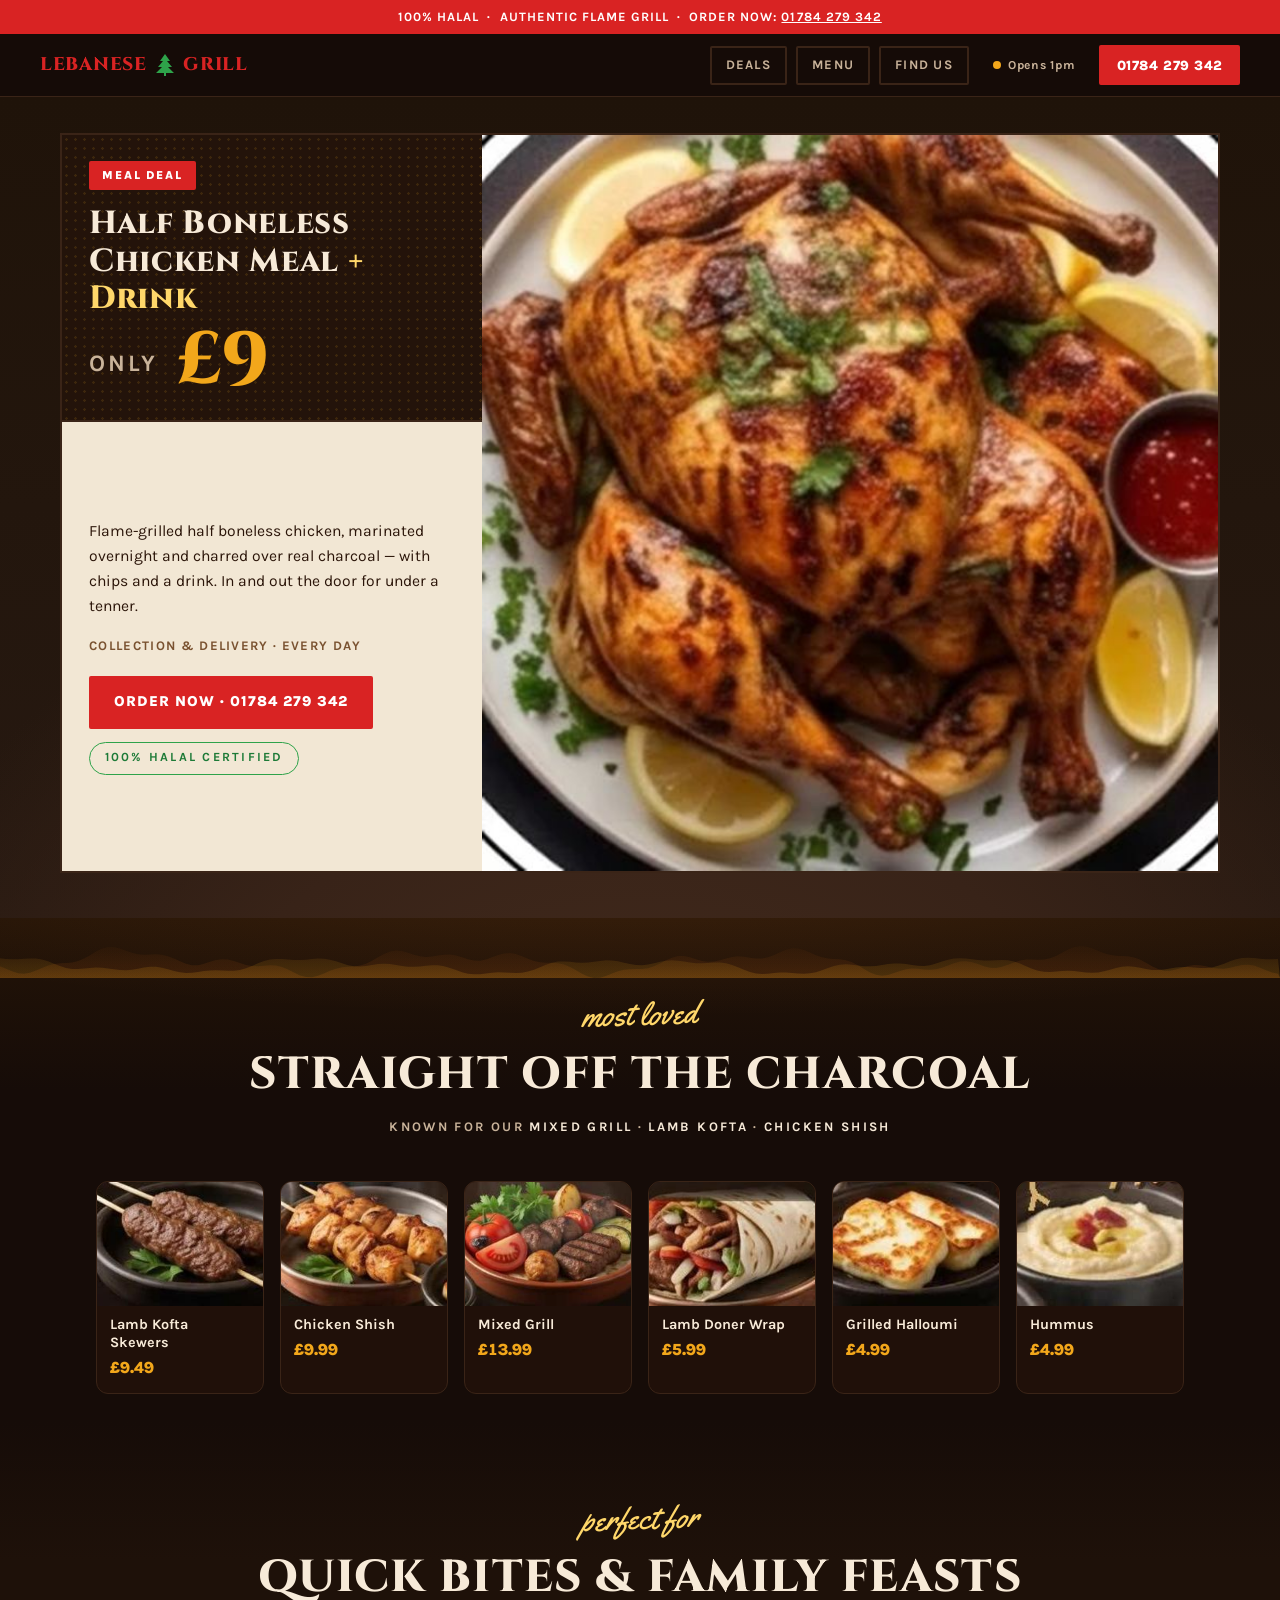
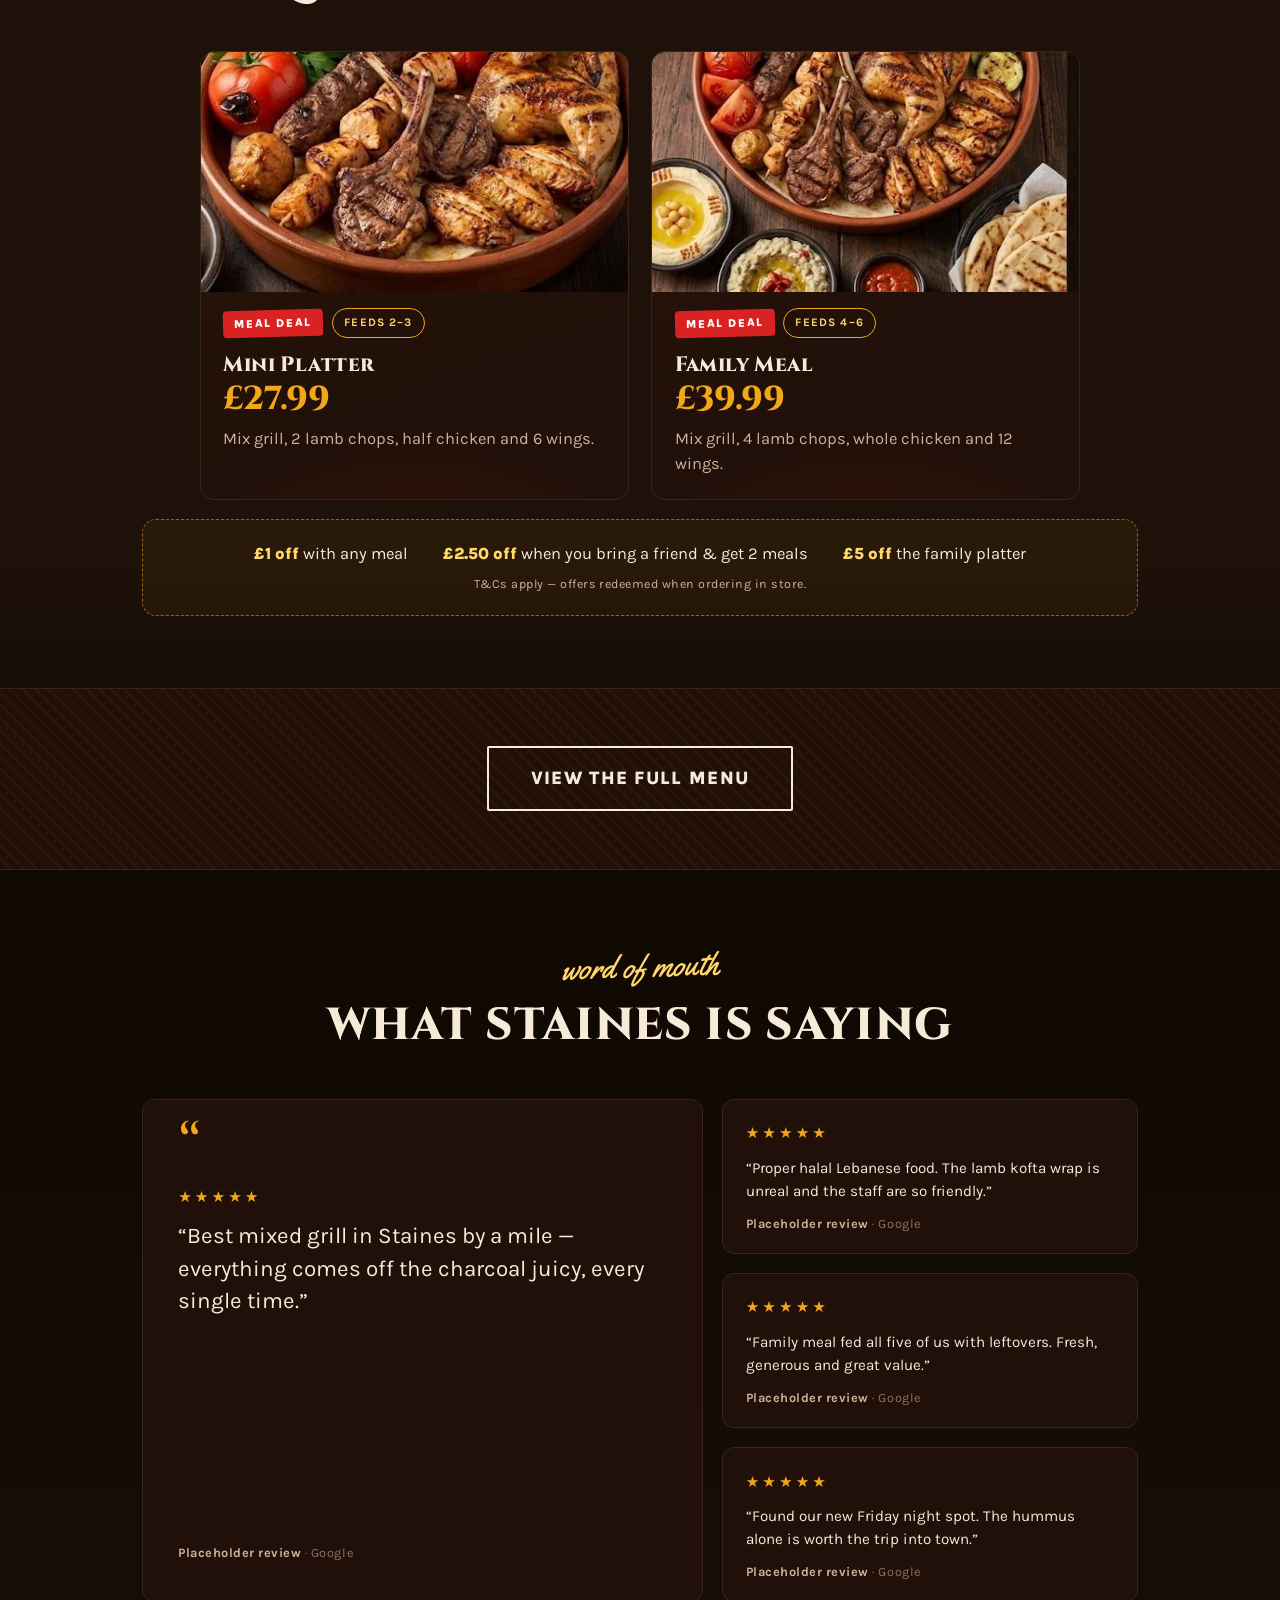
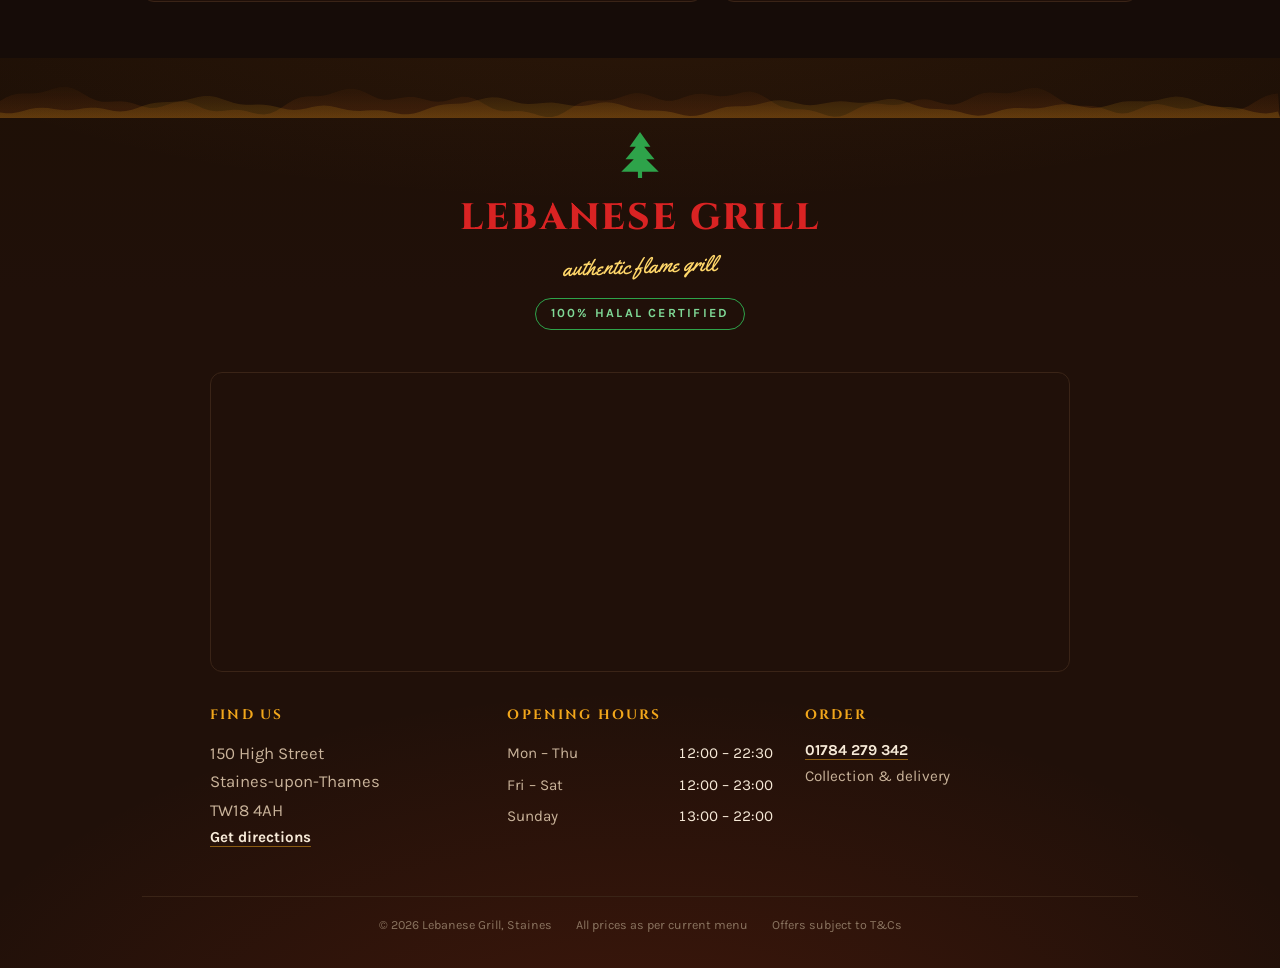
==== commit ff7305a2: "Redesign: deal-led hero, Honest-style structure, menu on its own page Implements the developer-revie" ====
--- a/index.html
+++ b/index.html
@@ -21,7 +21,7 @@
     "addressCountry": "GB"
   },
   "geo": { "@type": "GeoCoordinates", "latitude": 51.4326, "longitude": -0.5111 },
-  "menu": "#menu",
+  "menu": "menu.html",
   "acceptsReservations": "False",
   "hasMenu": {
     "@type": "Menu",
@@ -36,725 +36,7 @@
   }
 }
 </script>
-<style>
-  @font-face {
-    font-family: 'Cinzel';
-    font-style: normal;
-    font-weight: 400 900;
-    src: url([data-uri]) format('woff2');
-  }
-  @font-face {
-    font-family: 'Karla';
-    font-style: normal;
-    font-weight: 200 800;
-    src: url([data-uri]) format('woff2');
-  }
-  @font-face {
-    font-family: 'Yellowtail';
-    font-style: normal;
-    font-weight: 400;
-    src: url([data-uri]) format('woff2');
-  }
-
-  /* ————— Brand tokens (deliberately single-theme: the brand is the charred grill) ————— */
-  :root {
-    --char: #160c08;          /* page ground — charred wood        */
-    --char-2: #201009;        /* raised panel                      */
-    --char-3: #2b1509;        /* card                              */
-    --ash: #3a2417;           /* hairlines                         */
-    --cream: #f7ead8;         /* primary text                      */
-    --cream-dim: #c9b39a;     /* secondary text                    */
-    --red: #d92323;           /* brand red — banners, CTAs         */
-    --red-deep: #a31414;
-    --gold: #f2a71b;          /* flame gold — prices, accents      */
-    --gold-hi: #ffd76a;
-    --cedar: #2ea34a;         /* halal / veg green                 */
-    --display: 'Cinzel', 'Times New Roman', serif;
-    --body: 'Karla', 'Segoe UI', system-ui, sans-serif;
-    --script: 'Yellowtail', cursive;
-  }
-  html { scroll-behavior: smooth; }
-  body, h1, h2, h3, h4, p, ul, li, address, figure, blockquote, figcaption, table { margin: 0; padding: 0; }
-  *, *::before, *::after { box-sizing: border-box; }
-  @media (prefers-reduced-motion: reduce) {
-    html { scroll-behavior: auto; }
-    *, *::before, *::after { animation: none !important; transition: none !important; }
-  }
-  body {
-    background: var(--char);
-    color: var(--cream);
-    font-family: var(--body);
-    font-size: 16.5px;
-    line-height: 1.55;
-    -webkit-font-smoothing: antialiased;
-  }
-  a { color: inherit; }
-  :focus-visible { outline: 2px solid var(--gold); outline-offset: 3px; border-radius: 2px; }
-  section { scroll-margin-top: 76px; }
-
-  /* ————— Top bar ————— */
-  .topbar {
-    background: var(--red);
-    color: #fff;
-    font-weight: 700;
-    font-size: .8rem;
-    letter-spacing: .08em;
-    text-transform: uppercase;
-    text-align: center;
-    padding: .45rem 1rem;
-  }
-  .topbar span { white-space: nowrap; }
-
-  /* ————— Nav ————— */
-  .nav {
-    position: sticky; top: 0; z-index: 50;
-    display: flex; align-items: center; gap: 1.5rem;
-    padding: .7rem clamp(1rem, 4vw, 2.5rem);
-    background: rgba(22, 12, 8, .92);
-    backdrop-filter: blur(8px);
-    border-bottom: 1px solid var(--ash);
-  }
-  .wordmark {
-    display: flex; align-items: center; gap: .45rem;
-    text-decoration: none;
-    font-family: var(--display);
-    font-weight: 800;
-    font-size: 1.15rem;
-    letter-spacing: .04em;
-    color: var(--red);
-  }
-  .wordmark svg { flex: none; }
-  .nav-links {
-    display: flex; gap: 1.4rem; margin-left: auto;
-    font-weight: 700; font-size: .86rem; letter-spacing: .1em; text-transform: uppercase;
-  }
-  .nav-links a { text-decoration: none; color: var(--cream-dim); }
-  .nav-links a:hover { color: var(--gold-hi); }
-  .nav-call {
-    display: inline-block;
-    background: var(--red);
-    color: #fff;
-    font-weight: 800;
-    font-size: .86rem;
-    letter-spacing: .04em;
-    text-decoration: none;
-    padding: .5rem .95rem;
-    border-radius: 999px;
-    white-space: nowrap;
-  }
-  .nav-call:hover { background: var(--red-deep); }
-  @media (max-width: 720px) {
-    .nav-links { display: none; }
-    .nav { gap: .8rem; padding: .6rem .9rem; }
-    .wordmark { font-size: 1rem; }
-    .nav-call { margin-left: auto; font-size: .78rem; padding: .45rem .75rem; }
-    .menu-nav { top: 46px; }
-  }
-  @media (max-width: 560px) {
-    .topbar { font-size: .72rem; }
-    .tb-mid { display: none; }
-  }
-
-  /* ————— Hero (floating dishes) ————— */
-  .hero {
-    position: relative;
-    overflow: hidden;
-    min-height: 100vh; min-height: 100svh;
-    display: flex; flex-direction: column; align-items: center; justify-content: center;
-    gap: 1.6rem;
-    text-align: center;
-    padding: clamp(2.5rem, 7vh, 5rem) 1.25rem clamp(2rem, 5vh, 3.5rem);
-    background:
-      radial-gradient(ellipse 95% 130% at 50% 135%, #462d1e 0%, #382318 40%, rgba(56, 35, 24, 0) 68%),
-      linear-gradient(180deg, #1f1309 0%, #271911 100%);
-  }
-  .hero canvas { position: absolute; inset: 0; width: 100%; height: 100%; pointer-events: none; }
-  /* decorative swirl strokes, ember-gold instead of the component's pink */
-  .hero-swirls { position: absolute; inset: 0; z-index: 1; pointer-events: none; color: var(--gold-hi, #d9a05b); opacity: .13; }
-  .swirl { position: absolute; }
-  .swirl-tl { top: 0; left: 0; transform: translate(-33%, -33%); }
-  .swirl-br { bottom: 0; right: 0; transform: translate(25%, 25%); }
-  /* floating dish plates: the wrapper carries position + the bob animation, the
-     img carries the cursor-dodge transform, so the two never fight */
-  .hero-floats { position: absolute; inset: 0; z-index: 2; pointer-events: none; }
-  .float-wrap { position: absolute; display: block; animation: float 6s ease-in-out infinite; }
-  .hero-float {
-    display: block; width: 100%;
-    aspect-ratio: 1; object-fit: cover; border-radius: 50%;
-    box-shadow: 0 22px 45px rgba(0, 0, 0, .55), 0 0 0 3px rgba(217, 160, 91, .28);
-    will-change: transform;
-  }
-  .float-wrap.f1 { width: clamp(120px, 15vw, 230px); top: 10%; left: 4%; }
-  .float-wrap.f2 { width: clamp(110px, 14vw, 210px); top: 9%; right: 4%; }
-  .float-wrap.f3 { width: clamp(110px, 14vw, 215px); bottom: 9%; right: 5%; }
-  .float-wrap.f4 { width: clamp(100px, 13vw, 190px); bottom: 10%; left: 5%; }
-  .float-wrap.f5 { width: clamp(70px, 9vw, 140px); top: 6%; left: 26%; }
-  .float-wrap.f6 { width: clamp(70px, 9vw, 140px); top: 7%; right: 26%; }
-  .float-wrap.f7 { width: clamp(75px, 10vw, 150px); top: 45%; left: 2%; }
-  .float-wrap.f8 { width: clamp(75px, 10vw, 150px); top: 48%; right: 2%; }
-  @media (max-width: 1000px) {
-    /* mid-height plates crowd the copy on narrow desktops */
-    .float-wrap.f7, .float-wrap.f8 { display: none; }
-  }
-  @keyframes float {
-    0%, 100% { transform: translateY(0); }
-    50% { transform: translateY(-20px); }
-  }
-  .hero-inner { position: relative; }
-  .hero-cta { position: relative; z-index: 3; display: flex; flex-direction: column; align-items: center; }
-  @media (max-width: 720px) {
-    .hero { padding: clamp(1.2rem, 3.5vh, 2.2rem) 20px 22px; gap: 16px; }
-    /* corners only on small screens: the other plates crowd the headline */
-    .float-wrap.f5, .float-wrap.f6 { display: none; }
-    .float-wrap.f1 { top: 7%; left: -5%; }
-    .float-wrap.f2 { top: 6%; right: -5%; }
-    /* tuck the bottom plates into the corners so the delivery line stays clear */
-    .float-wrap.f3 { bottom: 2%; right: -8%; }
-    .float-wrap.f4 { bottom: 2%; left: -8%; }
-    /* sticky order bar stays out of the way while the hero's own CTAs are on screen */
-    .orderbar { transform: translateY(180%); transition: transform .35s ease; }
-    .orderbar.show { transform: none; }
-  }
-  .hero-inner { position: relative; z-index: 3; max-width: 780px; }
-  .hero-inner::before {
-    display: none;
-    content: '';
-    position: absolute; inset: -18% -34%;
-    background: radial-gradient(closest-side at 50% 42%, rgba(30, 18, 9, .96) 0%, rgba(30, 18, 9, .9) 55%, rgba(30, 18, 9, .45) 78%, transparent 100%);
-    z-index: -1;
-    pointer-events: none;
-  }
-  .known-for {
-    margin-top: 1.3rem;
-    font-size: .82rem; font-weight: 700;
-    letter-spacing: .18em; text-transform: uppercase;
-    color: var(--gold);
-  }
-  .known-for b { color: var(--cream); font-weight: 700; }
-  .dlv-line {
-    position: relative; z-index: 3;
-    margin-top: 1.15rem;
-    font-size: .88rem; color: var(--cream-dim);
-  }
-  .dlv-line a { color: var(--cream); font-weight: 700; text-decoration: none; border-bottom: 1px solid rgba(242, 167, 27, .5); }
-  .dlv-line a:hover { color: var(--gold-hi); border-color: var(--gold-hi); }
-  .icon { width: 1em; height: 1em; flex: none; }
-  @media (prefers-reduced-motion: reduce) {
-    .float-wrap { animation: none; }
-  }
-  @media (max-height: 760px) {
-    .hero { padding-top: clamp(1.5rem, 4vh, 3rem); }
-  }
-  .halal-seal {
-    display: inline-flex; align-items: center; gap: .5rem;
-    border: 1px solid var(--cedar);
-    color: #7fd996;
-    font-size: .78rem; font-weight: 700; letter-spacing: .18em; text-transform: uppercase;
-    padding: .35rem .9rem; border-radius: 999px;
-    margin-bottom: 1.1rem;
-  }
-  .hero-script {
-    font-family: var(--script);
-    font-size: clamp(1.7rem, 4vw, 2.4rem);
-    line-height: 1.15;
-    color: var(--gold-hi);
-    transform: rotate(-3deg);
-    margin-bottom: .1em;
-    text-shadow: 0 2px 24px rgba(242, 167, 27, .35);
-  }
-  .hero h1 {
-    font-family: var(--display);
-    font-weight: 800;
-    font-size: clamp(2.7rem, 7.5vw, 4.7rem);
-    line-height: 1.02;
-    letter-spacing: .02em;
-    text-wrap: balance;
-    color: var(--cream);
-    text-shadow: 0 4px 40px rgba(0,0,0,.6);
-  }
-  .hero h1 em {
-    font-style: normal;
-    background: linear-gradient(180deg, var(--gold-hi) 15%, var(--gold) 55%, #d96a16 100%);
-    -webkit-background-clip: text; background-clip: text;
-    -webkit-text-fill-color: transparent; color: transparent;
-  }
-  .hero-sub {
-    max-width: 32rem;
-    margin: .9rem auto 0;
-    color: var(--cream-dim);
-    font-size: clamp(.95rem, 2vw, 1.05rem);
-  }
-  .fav-row {
-    display: flex; flex-wrap: wrap; justify-content: center; gap: .5rem;
-    margin-top: 1.4rem;
-  }
-  .fav-row .lbl {
-    width: 100%;
-    font-family: var(--display); font-weight: 700; font-size: .8rem;
-    letter-spacing: .22em; text-transform: uppercase; color: var(--gold);
-    margin-bottom: .2rem;
-  }
-  .chip {
-    border: 1px solid var(--ash);
-    background: rgba(43, 21, 9, .6);
-    color: var(--cream);
-    font-weight: 700; font-size: .88rem;
-    padding: .42rem 1rem; border-radius: 999px;
-  }
-  .cta-row {
-    display: flex; flex-wrap: wrap; justify-content: center; gap: .8rem;
-    margin-top: 1.6rem;
-  }
-  .btn {
-    display: inline-flex; align-items: center; gap: .55rem;
-    font-weight: 800; font-size: 1rem; letter-spacing: .02em;
-    text-decoration: none;
-    padding: .85rem 1.7rem; border-radius: 999px;
-    transition: transform .15s ease, background .15s ease, box-shadow .15s ease;
-  }
-  .btn:hover { transform: translateY(-2px); }
-  .btn-red {
-    background: var(--red); color: #fff;
-    box-shadow: 0 6px 30px rgba(217, 35, 35, .35);
-  }
-  .btn-red:hover { background: #ef3030; }
-  .btn-gold {
-    border: 1.5px solid var(--gold);
-    color: var(--gold-hi);
-  }
-  .btn-gold:hover { background: rgba(242, 167, 27, .12); }
-  .delivery-row {
-    display: flex; flex-wrap: wrap; justify-content: center; align-items: center; gap: .6rem;
-    margin-top: 2.4rem;
-  }
-  .delivery-row .lbl {
-    font-size: .78rem; font-weight: 700; letter-spacing: .16em; text-transform: uppercase;
-    color: var(--cream-dim); width: 100%;
-  }
-  .dlv {
-    display: inline-flex; align-items: center; gap: .5rem;
-    text-decoration: none;
-    border: 1px solid var(--ash);
-    background: var(--char-2);
-    color: var(--cream);
-    font-weight: 700; font-size: .9rem;
-    padding: .55rem 1.15rem; border-radius: 999px;
-  }
-  .dlv:hover { border-color: var(--cream-dim); }
-  .dlv .dot { width: 9px; height: 9px; border-radius: 50%; }
-
-  /* ————— Section scaffolding ————— */
-  .wrap { max-width: 1060px; margin: 0 auto; padding: 0 clamp(1rem, 4vw, 2rem); }
-  .section-head { text-align: center; margin-bottom: 2.4rem; }
-  .section-head .script {
-    font-family: var(--script); color: var(--gold-hi);
-    font-size: clamp(1.5rem, 3vw, 2rem); transform: rotate(-2deg); display: inline-block;
-  }
-  .section-head h2 {
-    font-family: var(--display); font-weight: 800;
-    font-size: clamp(1.9rem, 4.5vw, 2.8rem);
-    letter-spacing: .03em; text-wrap: balance;
-  }
-  .section-head p { color: var(--cream-dim); max-width: 36rem; margin: .5rem auto 0; }
-
-  /* ————— Open-now indicator ————— */
-  .open-pill {
-    display: inline-flex; align-items: center; gap: .45rem;
-    font-size: .76rem; font-weight: 700; letter-spacing: .06em;
-    color: var(--cream-dim);
-    white-space: nowrap;
-  }
-  .open-pill .dot {
-    width: 8px; height: 8px; border-radius: 50%;
-    background: #666;
-  }
-  .open-pill.is-open .dot { background: #34c76a; box-shadow: 0 0 0 0 rgba(52, 199, 106, .5); animation: open-pulse 2.2s infinite; }
-  .open-pill.is-closed .dot { background: var(--gold); }
-  @keyframes open-pulse {
-    0% { box-shadow: 0 0 0 0 rgba(52, 199, 106, .45); }
-    70% { box-shadow: 0 0 0 7px rgba(52, 199, 106, 0); }
-    100% { box-shadow: 0 0 0 0 rgba(52, 199, 106, 0); }
-  }
-  @media (max-width: 900px) { .nav .open-pill { display: none; } }
-  .orderbar .open-pill { position: absolute; top: -1.7rem; left: 50%; transform: translateX(-50%);
-    background: rgba(22,12,8,.9); padding: .25rem .8rem; border-radius: 999px; border: 1px solid var(--ash); }
-
-  /* ————— Flame divider ————— */
-  .flame-strip {
-    position: relative; height: 60px; margin-bottom: -60px;
-    z-index: 5; pointer-events: none;
-  }
-  .flame-strip canvas { position: absolute; inset: 0; width: 100%; height: 100%; }
-
-  /* ————— Menu tab transition polish ————— */
-  @keyframes banner-in {
-    from { opacity: 0; transform: rotate(-1deg) translateX(-18px); }
-    to { opacity: 1; transform: rotate(-1deg) translateX(0); }
-  }
-  @keyframes li-in {
-    from { opacity: 0; transform: translateX(-10px); }
-    to { opacity: 1; transform: none; }
-  }
-  .menu-block.active .banner { animation: banner-in .4s ease both; }
-  .menu-block.active .mi li { animation: li-in .34s ease both; }
-
-  /* ————— Popular row ————— */
-  .popular {
-    padding: clamp(3rem, 7vw, 4.5rem) 0 .5rem;
-    background:
-      radial-gradient(ellipse 120% 46% at 50% -8%, rgba(214, 116, 40, .12), transparent 60%),
-      linear-gradient(180deg, #241407 0%, var(--char) 34%);
-  }
-  .pop-scroll { overflow-x: auto; scrollbar-width: none; padding: .3rem 0 1.2rem; }
-  .pop-scroll::-webkit-scrollbar { display: none; }
-  .pop-row {
-    display: flex; gap: 1rem;
-    width: max-content; margin: 0 auto;
-    padding: 0 1rem;
-    scroll-snap-type: x proximity;
-  }
-  .pop-card {
-    width: clamp(148px, 40vw, 168px); flex: none;
-    background: var(--char-2);
-    border: 1px solid var(--ash);
-    border-radius: 12px;
-    overflow: hidden;
-    scroll-snap-align: center;
-    transition: transform .2s ease, border-color .2s ease;
-  }
-  .pop-card:hover { transform: translateY(-4px); border-color: var(--gold); }
-  .pop-card img { width: 100%; aspect-ratio: 4 / 3; object-fit: cover; display: block; }
-  .pc-body { padding: .6rem .8rem .8rem; }
-  .pc-name { font-weight: 700; font-size: .9rem; line-height: 1.25; }
-  .pc-price { color: var(--gold); font-weight: 800; font-variant-numeric: tabular-nums; margin-top: .2rem; }
-
-  /* ————— Scroll reveals ————— */
-  .reveal { opacity: 0; transform: translateY(26px); transition: opacity .6s ease, transform .6s ease; }
-  .reveal.in { opacity: 1; transform: none; }
-  @media (prefers-reduced-motion: reduce) {
-    .reveal { opacity: 1; transform: none; transition: none; }
-  }
-
-  /* ————— Sticky mobile order bar ————— */
-  .orderbar { display: none; }
-  @media (max-width: 720px) {
-    .orderbar {
-      display: flex; gap: .6rem;
-      position: fixed; inset: auto 0 0 0; z-index: 60;
-      padding: .55rem .8rem calc(.55rem + env(safe-area-inset-bottom, 0px));
-      background: rgba(22, 12, 8, .96);
-      backdrop-filter: blur(8px);
-      border-top: 1px solid var(--ash);
-    }
-    .ob-call {
-      flex: 1; display: flex; justify-content: center; align-items: center; gap: .4rem;
-      background: var(--red); color: #fff;
-      font-weight: 800; font-size: .85rem; white-space: nowrap;
-      border-radius: 999px; padding: .7rem .5rem; text-decoration: none;
-    }
-    .ob-wa {
-      display: flex; align-items: center; justify-content: center;
-      width: 46px; border-radius: 999px;
-      background: #1fa855; color: #fff; text-decoration: none;
-    }
-    .ob-wa svg { width: 22px; height: 22px; }
-    .ob-menu {
-      display: flex; align-items: center;
-      padding: .7rem 1.1rem;
-      border: 1px solid var(--gold); border-radius: 999px;
-      color: var(--gold-hi); font-weight: 700; font-size: .95rem; text-decoration: none;
-    }
-    .findus { padding-bottom: calc(2rem + 74px); }
-  }
-
-  /* ————— Deals ————— */
-  .deals {
-    padding: clamp(3rem, 7vw, 4.5rem) 0;
-    /* a shade lighter than the page ground so the deals zone reads as its own band */
-    background: linear-gradient(180deg, var(--char) 0%, #1e1109 16%, #1e1109 84%, var(--char) 100%);
-  }
-  /* two compact cards side by side: photo band on top, text below */
-  .deal-grid {
-    display: grid; grid-template-columns: 1fr 1fr; gap: 1.4rem;
-    max-width: 880px; margin: 0 auto;
-  }
-  .deal-card {
-    position: relative;
-    text-align: left;
-    background: linear-gradient(160deg, var(--char-3), var(--char-2) 70%);
-    border: 1px solid var(--ash);
-    border-radius: 14px;
-    padding: 0 1.4rem 1.4rem;
-    overflow: hidden;
-  }
-  .deal-card .tag { margin-top: 0; }
-  @media (max-width: 760px) {
-    .deal-grid { grid-template-columns: 1fr; }
-  }
-  .deal-card::after {
-    content: '';
-    position: absolute; inset: auto -30% -55% -30%; height: 75%;
-    background: radial-gradient(ellipse at 50% 100%, rgba(217, 61, 22, .28), transparent 65%);
-    pointer-events: none;
-  }
-  .deal-img {
-    width: calc(100% + 2.8rem); margin: 0 -1.4rem 1rem;
-    aspect-ratio: 16 / 9; height: auto;
-    object-fit: cover; display: block;
-  }
-  .feeds {
-    display: inline-block; margin-left: .55rem;
-    border: 1px solid var(--gold); color: var(--gold-hi);
-    font-weight: 700; font-size: .72rem; letter-spacing: .1em; text-transform: uppercase;
-    padding: .3rem .7rem; border-radius: 999px;
-    vertical-align: middle;
-  }
-  .deal-card .tag {
-    display: inline-block;
-    background: var(--red); color: #fff;
-    font-weight: 800; font-size: .72rem; letter-spacing: .14em; text-transform: uppercase;
-    padding: .3rem .7rem; border-radius: 4px;
-    transform: rotate(-1.5deg);
-  }
-  .deal-card h3 {
-    font-family: var(--display); font-weight: 800;
-    font-size: 1.3rem; letter-spacing: .02em;
-    margin-top: .7rem;
-  }
-  .deal-card .price {
-    font-family: var(--display); font-weight: 800;
-    font-size: clamp(1.9rem, 2.6vw, 2.3rem); color: var(--gold);
-    font-variant-numeric: tabular-nums;
-    line-height: 1.1;
-  }
-  .deal-card p { color: var(--cream-dim); margin-top: .5rem; position: relative; }
-  .offer-strip {
-    margin-top: 1.2rem;
-    border: 1px dashed rgba(242, 167, 27, .55);
-    border-radius: 14px;
-    background: rgba(242, 167, 27, .05);
-    padding: 1.3rem 1.5rem;
-    display: flex; flex-wrap: wrap; gap: .5rem 2.2rem; align-items: center; justify-content: center;
-    text-align: center;
-  }
-  .offer-strip strong { color: var(--gold-hi); font-weight: 800; }
-  .offer-strip .tc { width: 100%; font-size: .78rem; color: var(--cream-dim); letter-spacing: .04em; }
-
-  /* ————— Menu ————— */
-  .menu {
-    padding: clamp(3rem, 7vw, 4.5rem) 0 4.5rem;
-    background:
-      radial-gradient(ellipse 110% 40% at 50% -6%, rgba(214, 116, 40, .07), transparent 55%),
-      linear-gradient(180deg, #1e1006 0%, var(--char) 26%);
-  }
-  .menu-nav {
-    position: sticky; top: 62px; z-index: 40;
-    display: flex; flex-wrap: wrap; justify-content: center; gap: .5rem;
-    padding: .7rem .2rem 1rem;
-    margin-bottom: 1.8rem;
-    background: var(--char);
-    box-shadow: 0 10px 18px -10px rgba(0, 0, 0, .7);
-  }
-  .menu-nav button {
-    flex: none;
-    cursor: pointer;
-    font-family: var(--body);
-    font-weight: 700; font-size: .84rem; letter-spacing: .06em; text-transform: uppercase;
-    color: var(--cream-dim);
-    border: 1px solid var(--ash);
-    padding: .45rem 1rem; border-radius: 999px;
-    background: var(--char-2);
-    transition: color .15s ease, border-color .15s ease, background .15s ease;
-  }
-  .menu-nav button:hover { color: var(--gold-hi); border-color: var(--gold); }
-  .menu-nav button.active {
-    background: var(--red); border-color: var(--red); color: #fff;
-    box-shadow: 0 4px 16px rgba(217, 35, 35, .35);
-  }
-  .menu-panels { max-width: 720px; margin: 0 auto; }
-  .menu-block {
-    display: none;
-    background: var(--char-2);
-    border: 1px solid var(--ash);
-    border-radius: 12px;
-    padding: 0 1.4rem 1.4rem;
-  }
-  .menu-block.active { display: block; animation: panel-in .35s ease; }
-  @keyframes panel-in {
-    from { opacity: 0; transform: translateY(12px); }
-    to { opacity: 1; transform: none; }
-  }
-  .banner {
-    display: inline-block;
-    background: var(--red); color: #fff;
-    font-family: var(--display); font-weight: 700;
-    font-size: 1.02rem; letter-spacing: .07em; text-transform: uppercase;
-    padding: .5rem 1.2rem;
-    border-radius: 0 0 8px 8px;
-    transform: rotate(-1deg);
-    margin-bottom: 1rem;
-    box-shadow: 0 4px 18px rgba(217, 35, 35, .3);
-  }
-  .menu-block .note {
-    font-size: .82rem; color: var(--gold);
-    letter-spacing: .1em; text-transform: uppercase; font-weight: 700;
-    margin: -.3rem 0 .8rem;
-  }
-  .menu-block h4 {
-    font-family: var(--display); font-weight: 700;
-    color: var(--gold); font-size: .95rem; letter-spacing: .1em; text-transform: uppercase;
-    margin: 1.3rem 0 .5rem;
-  }
-  .mi { list-style: none; margin: 0; padding: 0; }
-  .mi li {
-    display: flex; align-items: baseline; gap: .6rem;
-    padding: .34rem 0;
-  }
-  .mi .n { color: var(--cream); font-weight: 600; font-size: 1.03em; }
-  .mi .n small { color: var(--cream-dim); font-weight: 400; }
-  .mi .dots {
-    flex: 1;
-    border-bottom: 2px dotted rgba(201, 179, 154, .35);
-    transform: translateY(-4px);
-    min-width: 1.5rem;
-  }
-  .mi .p {
-    color: var(--gold); font-weight: 700; font-size: .95em;
-    font-variant-numeric: tabular-nums;
-    white-space: nowrap;
-  }
-  .mi .p small { color: var(--cream-dim); font-weight: 600; }
-  .sub-box {
-    border-radius: 10px; padding: 1rem 1.2rem; margin-top: 1.4rem;
-  }
-  .sub-box.red { background: var(--red); }
-  .sub-box.red h4 { color: #ffd9a8; margin: 0 0 .4rem; }
-  .sub-box.red .mi .n, .sub-box.red .mi .p { color: #fff; }
-  .sub-box.red .mi .n small { color: #ffc9c9; }
-  .sub-box.red .mi .dots { border-color: rgba(255, 255, 255, .4); }
-  .sub-box.green { background: #14401f; border: 1px solid #226b34; }
-  .sub-box.green h4 { color: #8fe6a5; margin: 0 0 .4rem; }
-  .meal-note {
-    margin-top: 1.2rem; text-align: center;
-    font-family: var(--display); font-weight: 700;
-    color: var(--gold-hi); letter-spacing: .08em; text-transform: uppercase; font-size: .95rem;
-  }
-  .pickflame { width: .85em; height: .85em; fill: var(--gold); margin-left: .4rem; vertical-align: -.06em; }
-  .pd {
-    display: block;
-    font-weight: 400; font-size: .8rem;
-    color: var(--cream-dim); letter-spacing: .03em;
-    margin-top: .15rem; max-width: 36ch;
-  }
-  .sauces {
-    display: flex; flex-wrap: wrap; gap: .45rem; margin-top: .2rem;
-  }
-  .sauces .chip { font-size: .82rem; padding: .3rem .8rem; }
-
-  /* ————— Reviews strip ————— */
-  .reviews {
-    padding: clamp(3rem, 7vw, 4.5rem) 0 3.5rem;
-    /* a shade darker than the page ground: the quiet zone before the footer */
-    background: linear-gradient(180deg, #100803 0%, var(--char) 88%);
-  }
-  .rev-grid {
-    display: grid; grid-template-columns: 1.35fr 1fr;
-    gap: 1.2rem; align-items: stretch;
-  }
-  .rev-card:first-child {
-    grid-row: 1 / span 3;
-    justify-content: center;
-    padding: 2.4rem 2.2rem;
-  }
-  .rev-card:first-child::before {
-    content: '\201C';
-    font-family: var(--display);
-    font-size: 4.5rem; line-height: .5;
-    color: var(--gold);
-  }
-  .rev-card:first-child .rev-quote { font-size: 1.4rem; line-height: 1.45; }
-  @media (max-width: 860px) {
-    .rev-grid { grid-template-columns: 1fr; }
-    .rev-card:first-child { grid-row: auto; }
-  }
-  .rev-card {
-    background: var(--char-2);
-    border: 1px solid var(--ash);
-    border-radius: 12px;
-    padding: 1.4rem 1.4rem 1.2rem;
-    display: flex; flex-direction: column; gap: .7rem;
-  }
-  .stars { color: var(--gold); letter-spacing: .2em; font-size: .95rem; }
-  .rev-quote { color: var(--cream); line-height: 1.5; font-size: .95rem; flex: 1; }
-  .rev-by { color: var(--cream-dim); font-size: .8rem; font-weight: 700; letter-spacing: .04em; }
-  .rev-by span { color: #8a7460; font-weight: 400; }
-
-  /* ————— Find us / footer ————— */
-  .fu-brand { text-align: center; }
-  .fu-brand svg { display: block; margin: 0 auto .6rem; }
-  .fu-word {
-    font-family: var(--display); font-weight: 800;
-    font-size: clamp(1.6rem, 4vw, 2.3rem); letter-spacing: .06em;
-    color: var(--red);
-  }
-  .fu-script {
-    font-family: var(--script); color: var(--gold-hi);
-    font-size: 1.35rem; transform: rotate(-2deg); display: inline-block;
-    margin: .2rem 0 .9rem;
-  }
-  .fu-brand .halal-seal { margin-bottom: 0; }
-  .fu-grid {
-    display: grid; grid-template-columns: repeat(auto-fit, minmax(210px, 1fr));
-    gap: 2rem; text-align: left;
-    max-width: 860px; margin: 2rem auto 0;
-  }
-  .fu-col h4 {
-    font-family: var(--display); font-weight: 700;
-    color: var(--gold); font-size: .85rem; letter-spacing: .16em; text-transform: uppercase;
-    margin-bottom: .7rem;
-  }
-  .fu-col, .fu-col address { color: var(--cream-dim); font-size: .95rem; line-height: 1.7; }
-  .fu-link { color: var(--cream); font-weight: 700; text-decoration: none; border-bottom: 1px solid rgba(242, 167, 27, .5); }
-  .fu-link:hover { color: var(--gold-hi); border-color: var(--gold-hi); }
-  .fu-hours { width: 100%; border-collapse: collapse; }
-  .fu-hours td {
-    padding: .18rem 0; font-variant-numeric: tabular-nums;
-  }
-  .fu-hours td:last-child { text-align: right; color: var(--cream); }
-  @media (max-width: 560px) { .fu-grid { text-align: center; } .fu-hours td:last-child { text-align: center; } .fu-hours td { display: block; } .fu-hours td:first-child { color: var(--gold); font-size: .8rem; letter-spacing: .08em; text-transform: uppercase; margin-top: .5rem; } }
-  .fu-map {
-    max-width: 860px; margin: 2.6rem auto 0;
-    height: clamp(220px, 30vw, 300px);
-    border: 1px solid var(--ash); border-radius: 12px;
-    overflow: hidden;
-    background: var(--char-2);
-  }
-  .fu-map iframe { width: 100%; height: 100%; border: 0; display: block; filter: saturate(.85); }
-
-  .findus {
-    background:
-      radial-gradient(ellipse 90% 70% at 50% 115%, rgba(217, 61, 22, .18), transparent 65%),
-      radial-gradient(ellipse 110% 40% at 50% -6%, rgba(214, 116, 40, .07), transparent 55%),
-      linear-gradient(180deg, #1e1006 0%, var(--char-2) 26%);
-    padding: clamp(3rem, 7vw, 4.5rem) 0 2rem;
-    text-align: center;
-  }
-  .findus .script { font-family: var(--script); color: var(--gold-hi); font-size: 1.8rem; display: inline-block; transform: rotate(-2deg); }
-  .findus h2 { font-family: var(--display); font-weight: 800; font-size: clamp(1.8rem, 4vw, 2.4rem); letter-spacing: .03em; }
-  .findus address {
-    font-style: normal; color: var(--cream-dim);
-    margin-top: .8rem; font-size: 1.05rem;
-  }
-  .findus address strong { color: var(--cream); font-weight: 700; }
-  .findus .cta-row { margin-top: 1.6rem; }
-  .findus .delivery-row { margin-top: 1.8rem; }
-  .smallprint {
-    margin-top: 2.8rem; padding-top: 1.2rem;
-    border-top: 1px solid var(--ash);
-    color: #8a7460; font-size: .78rem;
-    display: flex; flex-wrap: wrap; gap: .3rem 1.5rem; justify-content: center;
-  }
-</style>
+<link rel="stylesheet" href="styles.css">
 
 <div class="topbar">100% Halal <span class="tb-mid">&nbsp;·&nbsp; Authentic Flame Grill</span> &nbsp;·&nbsp; <span>Order now: <a href="tel:+441784279342" style="color:#fff">01784 279 342</a></span></div>
 
@@ -766,7 +48,7 @@
   GRILL</a>
   <div class="nav-links">
     <a href="#deals">Deals</a>
-    <a href="#menu">Menu</a>
+    <a href="menu.html">Menu</a>
     <a href="#findus">Find Us</a>
   </div>
   <span class="open-pill" id="openpill"><span class="dot"></span><span class="txt">…</span></span>
@@ -774,36 +56,24 @@
 </nav>
 
 <header class="hero" id="top">
-  <canvas id="embers" aria-hidden="true"></canvas>
-  <div class="hero-swirls" aria-hidden="true">
-    <svg class="swirl swirl-tl" width="600" height="600" viewBox="0 0 600 600" fill="none"><path d="M515.266 181.33C377.943 51.564 128.537 136.256 50.8123 293.565C-26.9127 450.874 125.728 600 125.728 600" stroke="currentColor" stroke-width="2" stroke-linecap="round"/></svg>
-    <svg class="swirl swirl-br" width="700" height="700" viewBox="0 0 700 700" fill="none"><path d="M26.8838 528.274C193.934 689.816 480.051 637.218 594.397 451.983C708.742 266.748 543.953 2.22235 543.953 2.22235" stroke="currentColor" stroke-width="2" stroke-linecap="round"/></svg>
-  </div>
-  <div class="hero-floats" aria-hidden="true">
-    <span class="float-wrap f1"><img class="hero-float" src="[data-uri]" alt=""></span>
-    <span class="float-wrap f2"><img class="hero-float" src="[data-uri]" alt=""></span>
-    <span class="float-wrap f3"><img class="hero-float" src="[data-uri]" alt=""></span>
-    <span class="float-wrap f4"><img class="hero-float" src="[data-uri]" alt=""></span>
-    <span class="float-wrap f5"><img class="hero-float" src="[data-uri]" alt=""></span>
-    <span class="float-wrap f6"><img class="hero-float" src="[data-uri]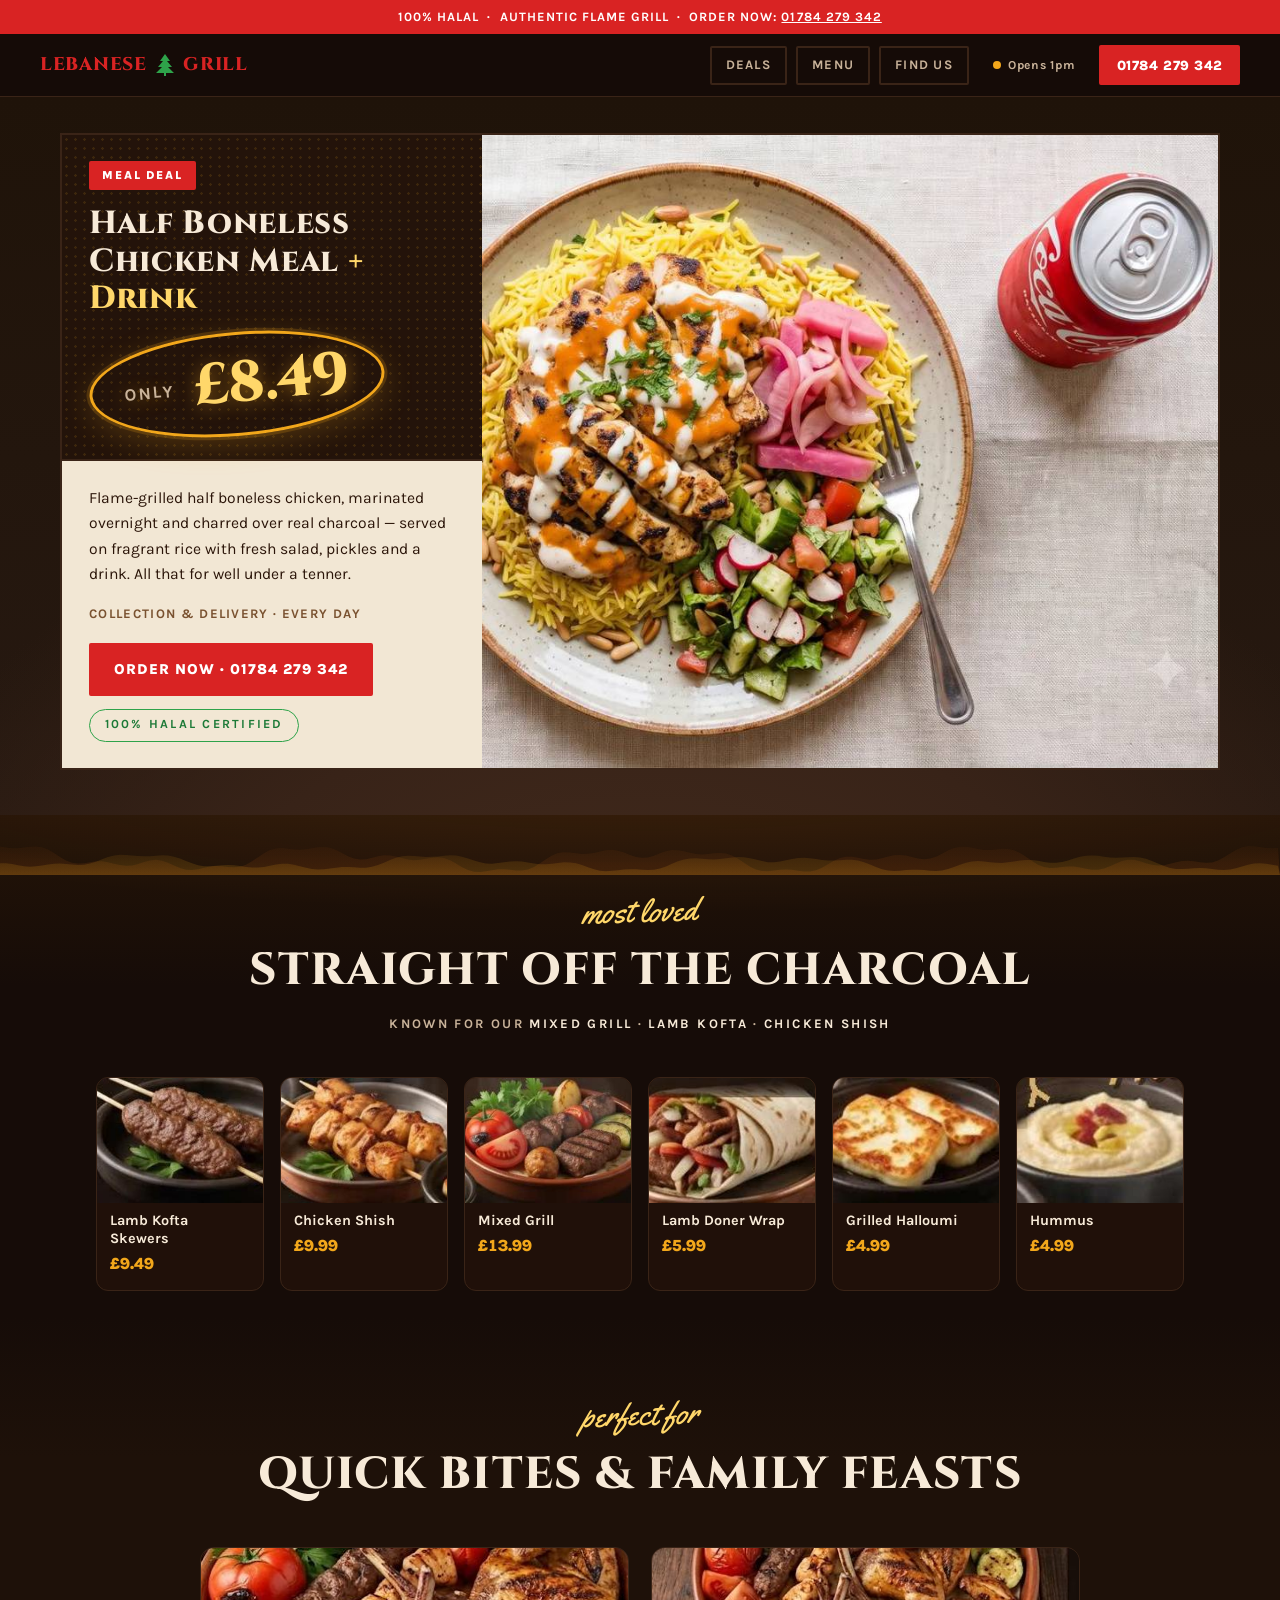
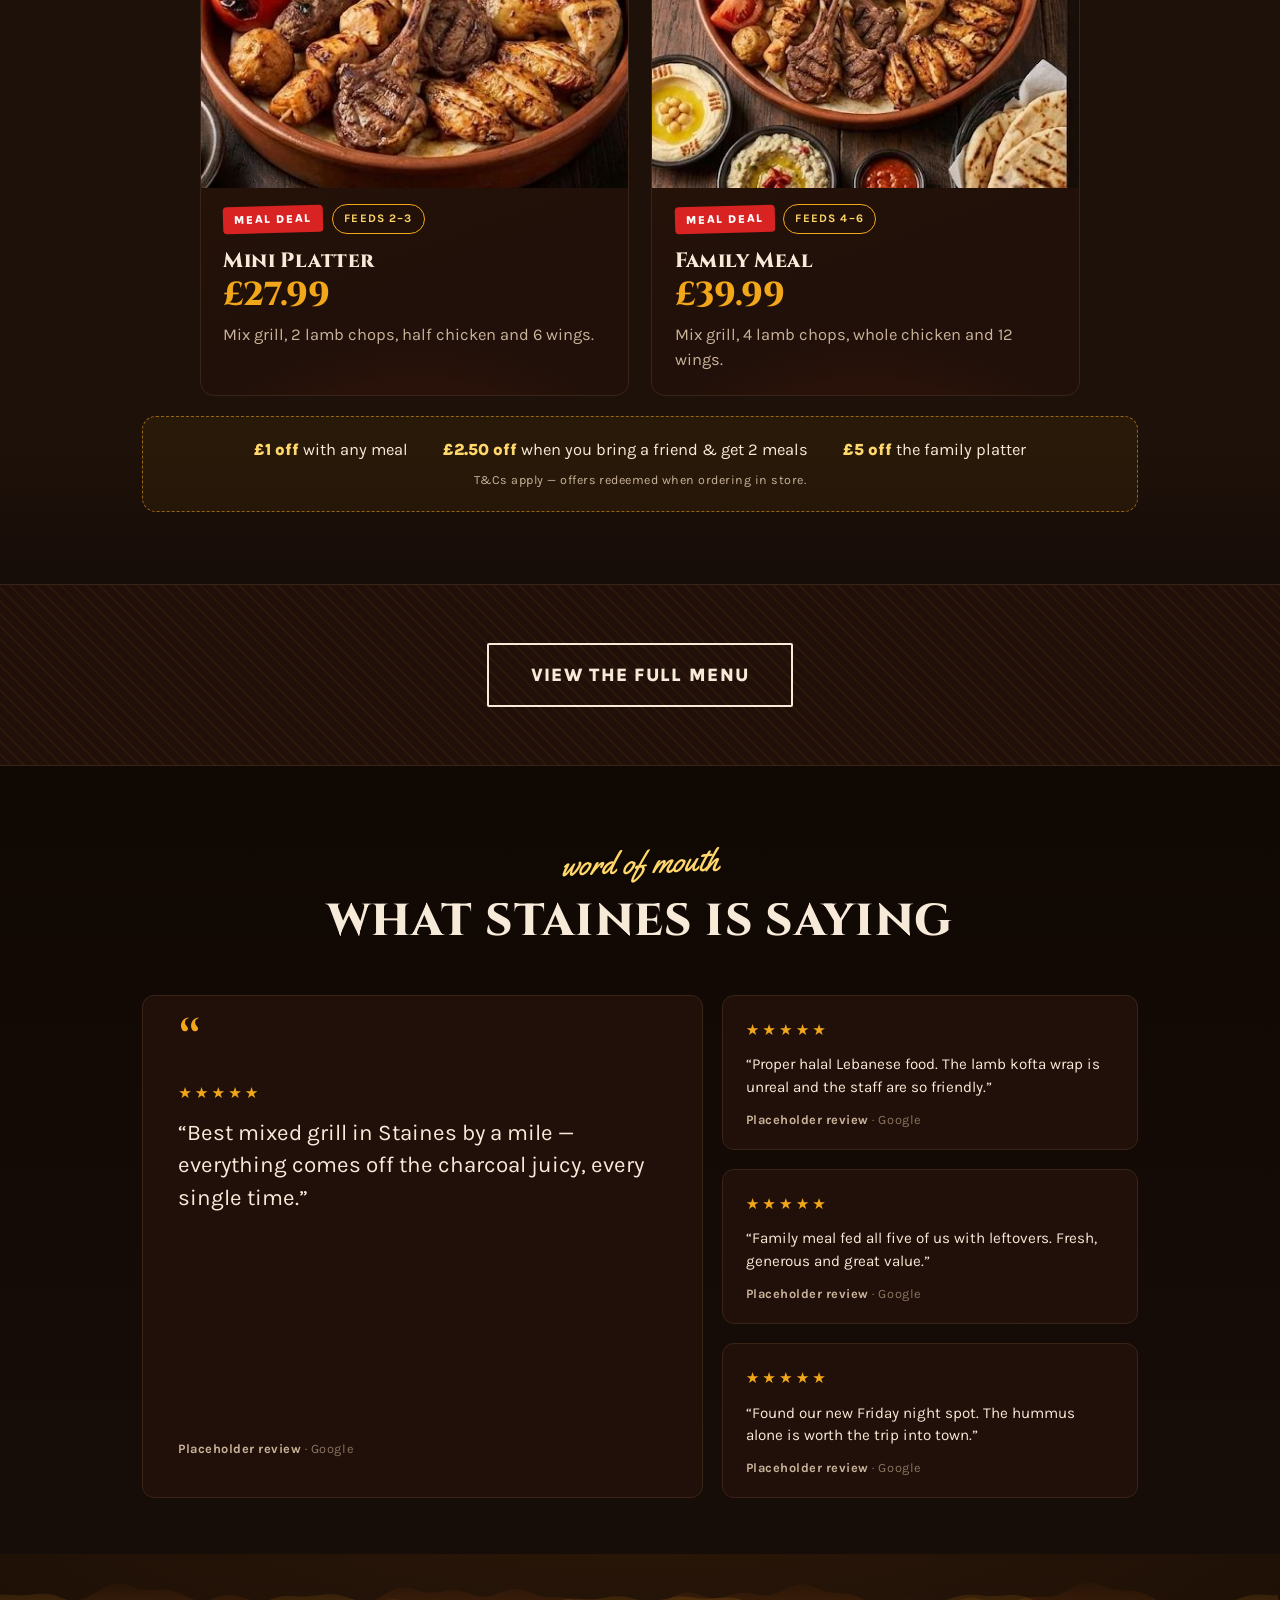
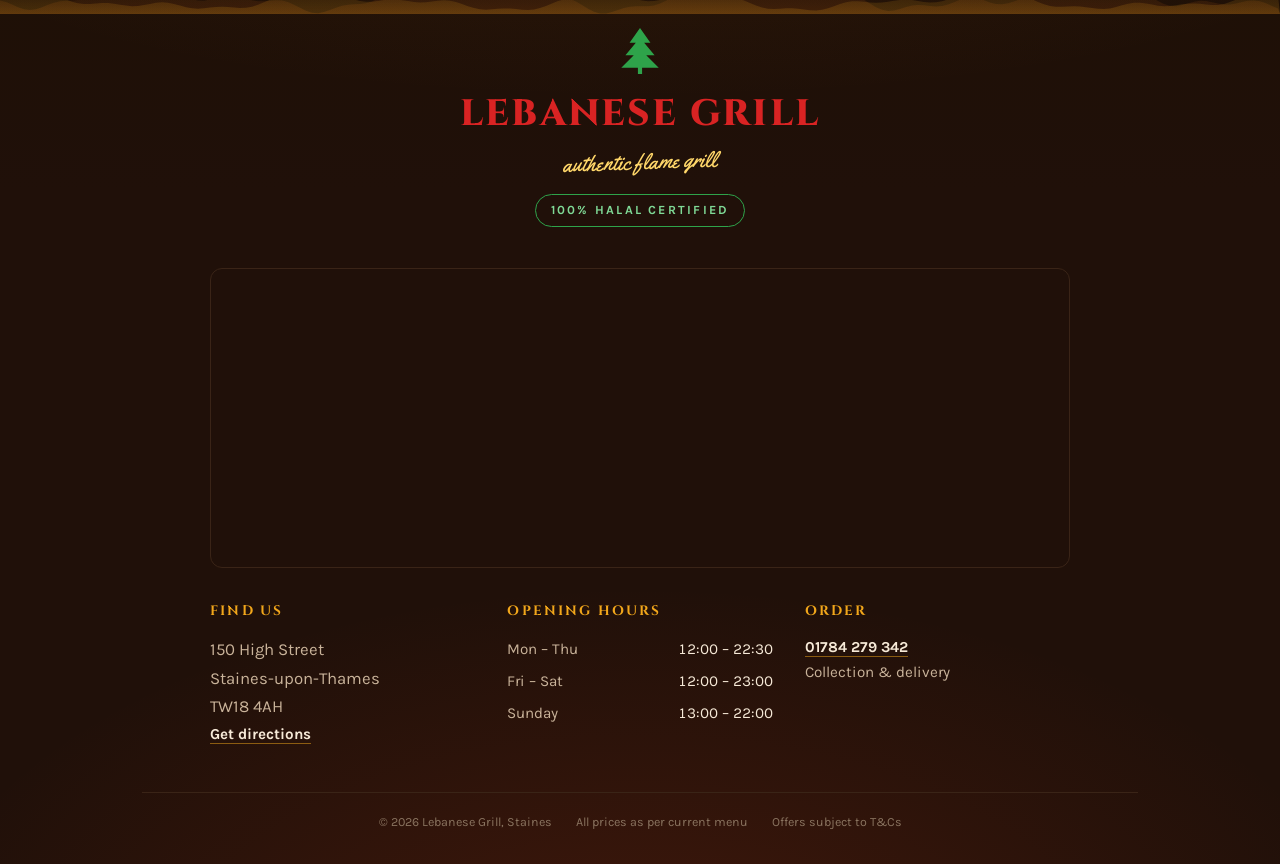
==== commit d4b42be7: "Hero: real chicken-meal photo, price to £8.49 with sticker treatment Swap the placeholder dish-sheet" ====
--- a/index.html
+++ b/index.html
@@ -62,10 +62,10 @@
         <span class="hd-kicker">Meal Deal</span>
         <h1>Half Boneless Chicken Meal <em>+ Drink</em></h1>
         <!-- TODO: confirm final deal price and contents with the client before print/ads reuse -->
-        <div class="hd-price"><small>Only</small> £9</div>
+        <div class="hd-price"><span class="price-burst"><small>Only</small> £8.49</span></div>
       </div>
       <div class="hd-copy">
-        <p>Flame-grilled half boneless chicken, marinated overnight and charred over real charcoal — with chips and a drink. In and out the door for under a tenner.</p>
+        <p>Flame-grilled half boneless chicken, marinated overnight and charred over real charcoal — served on fragrant rice with fresh salad, pickles and a drink. All that for well under a tenner.</p>
         <p class="hd-note">Collection &amp; delivery · every day</p>
         <div class="hd-actions">
           <a class="btn-box" href="tel:+441784279342">Order now · 01784 279 342</a>
@@ -73,7 +73,7 @@
         </div>
       </div>
     </div>
-    <img class="hd-photo" src="[data-uri]" alt="Half boneless chicken meal, flame-grilled">
+    <img class="hd-photo" src="[data-uri]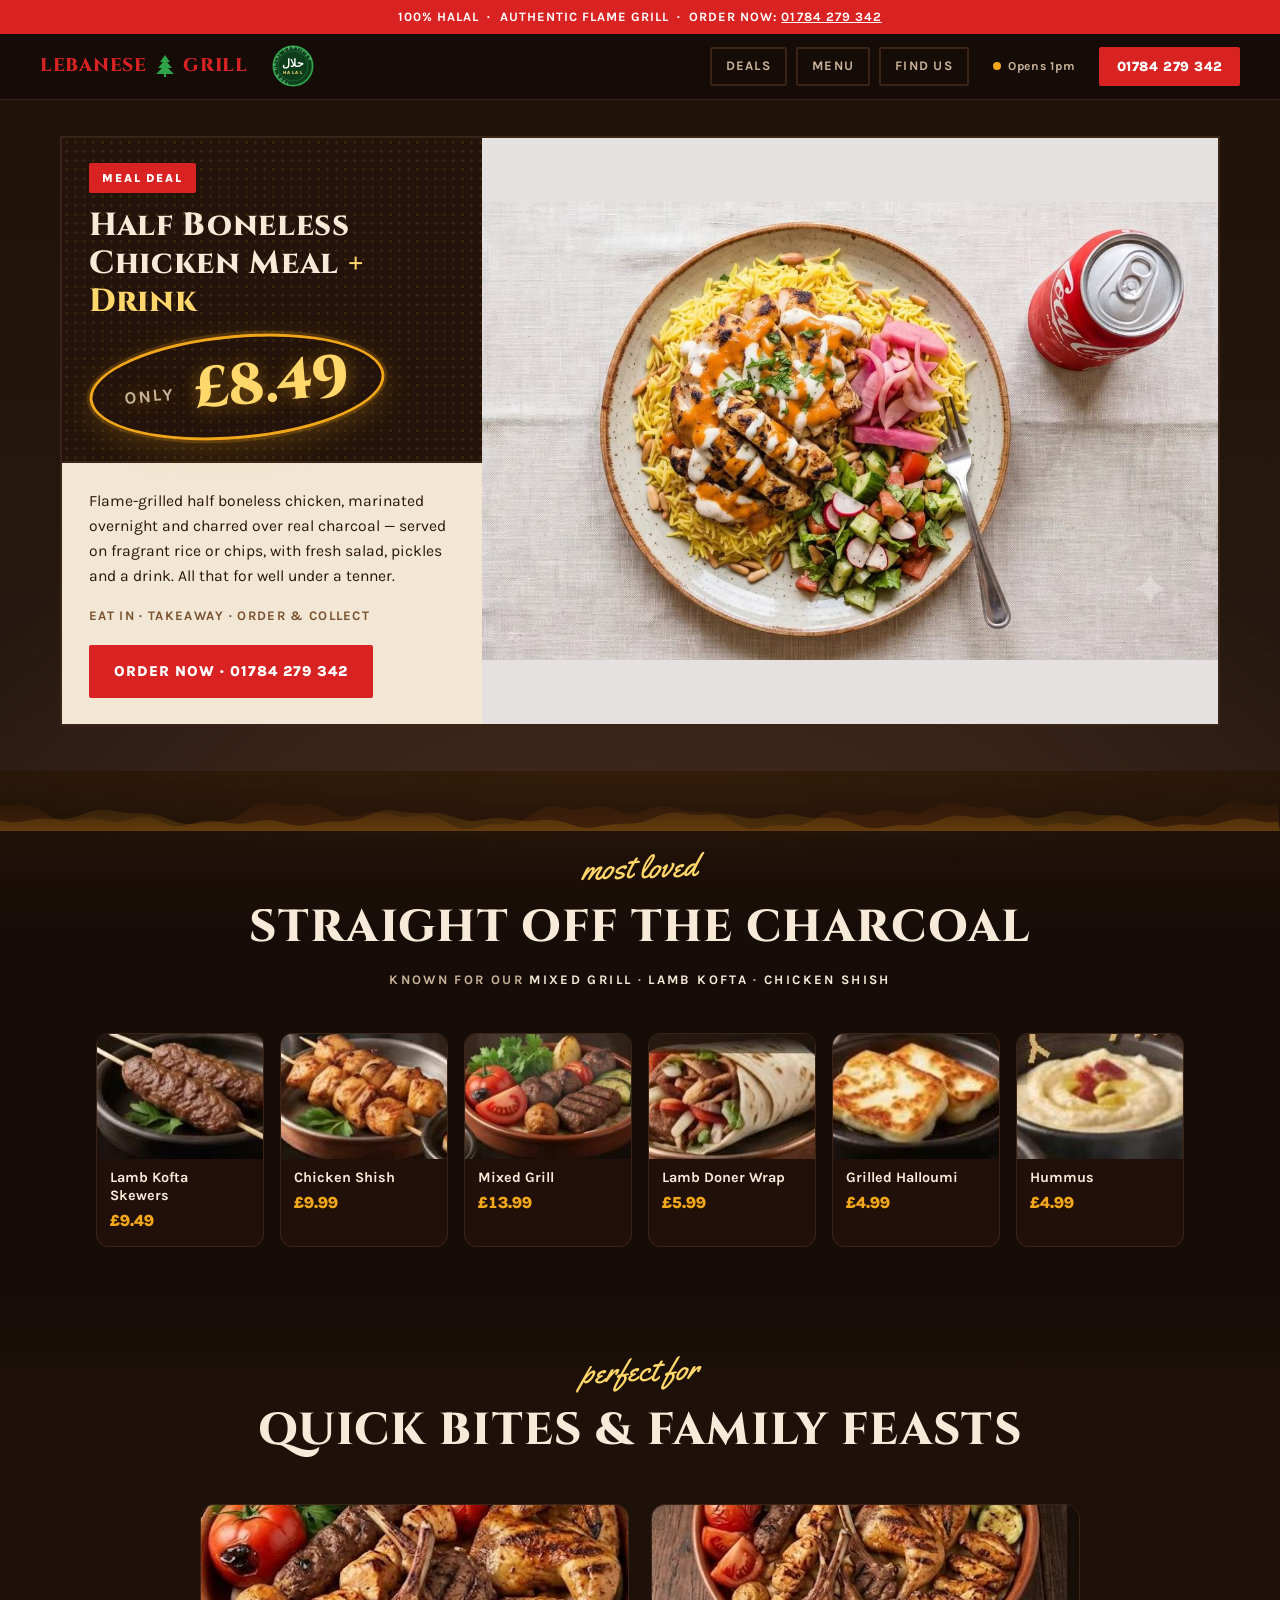
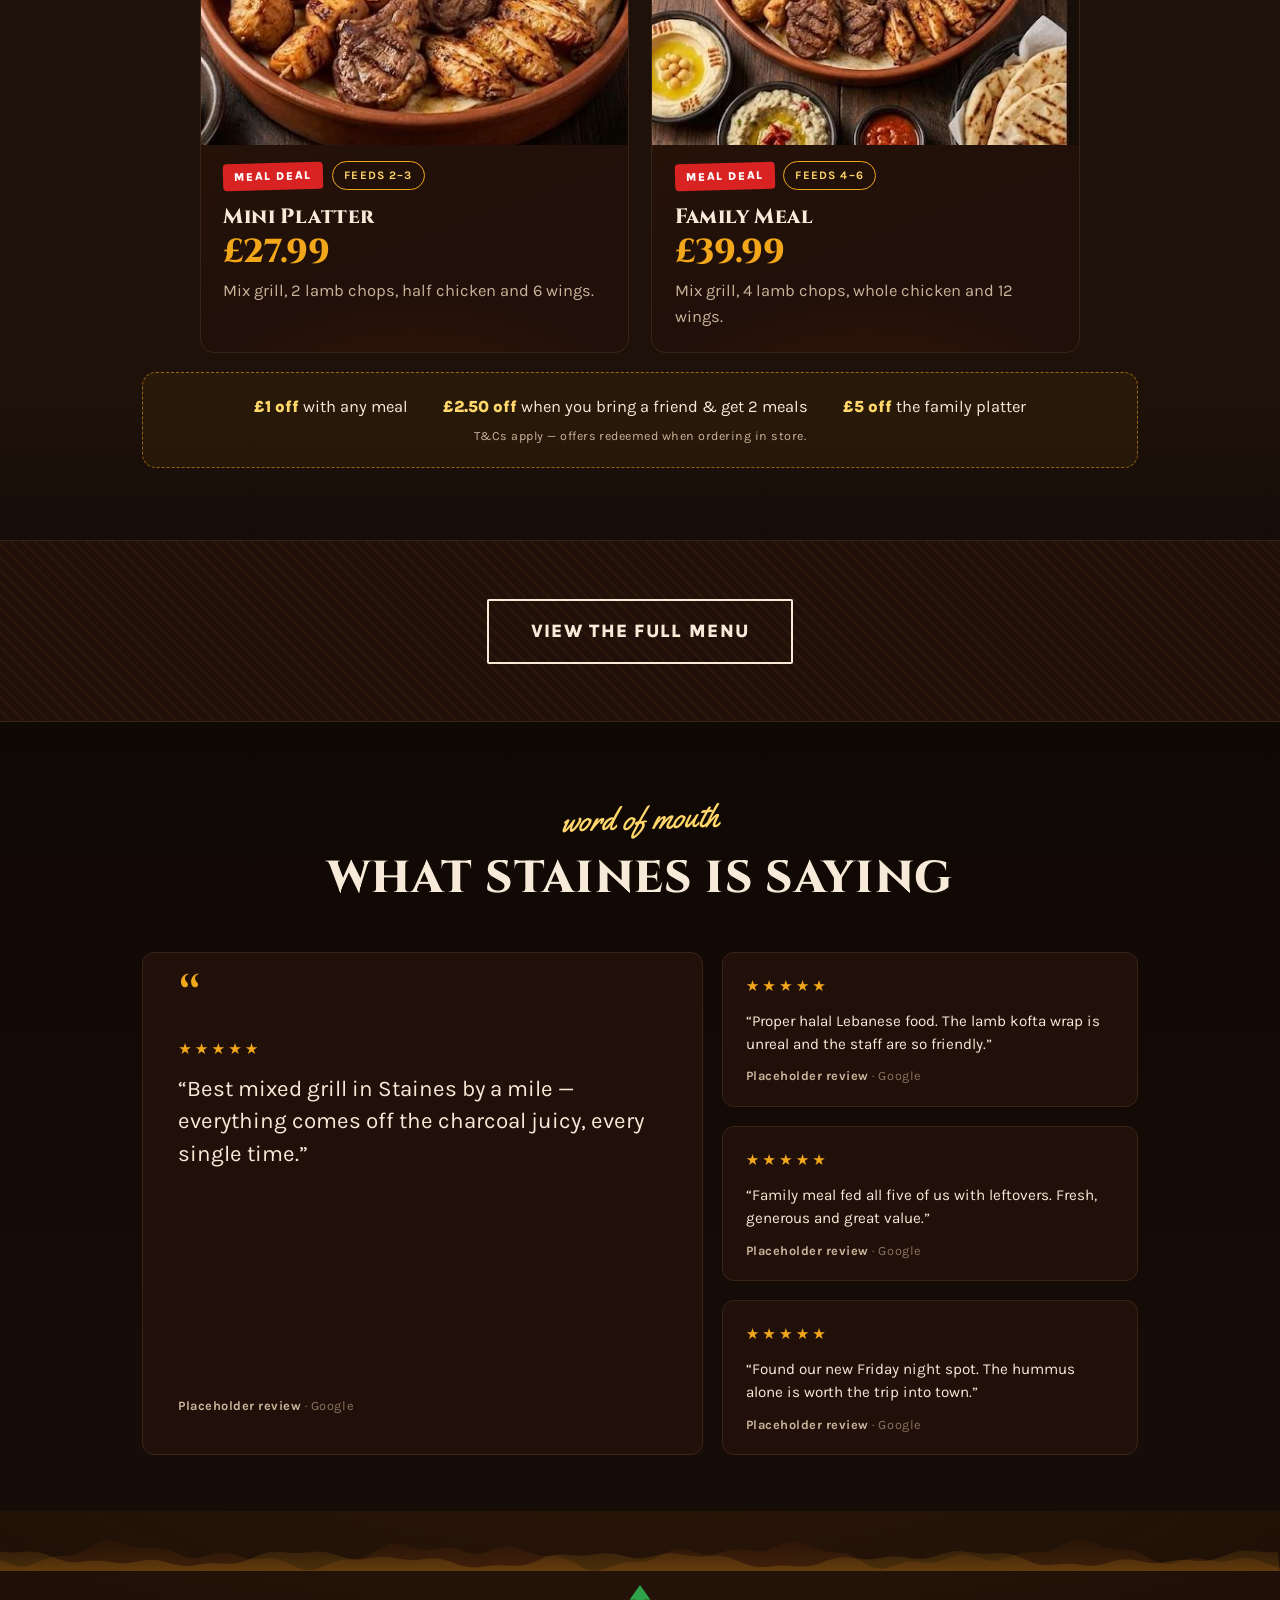
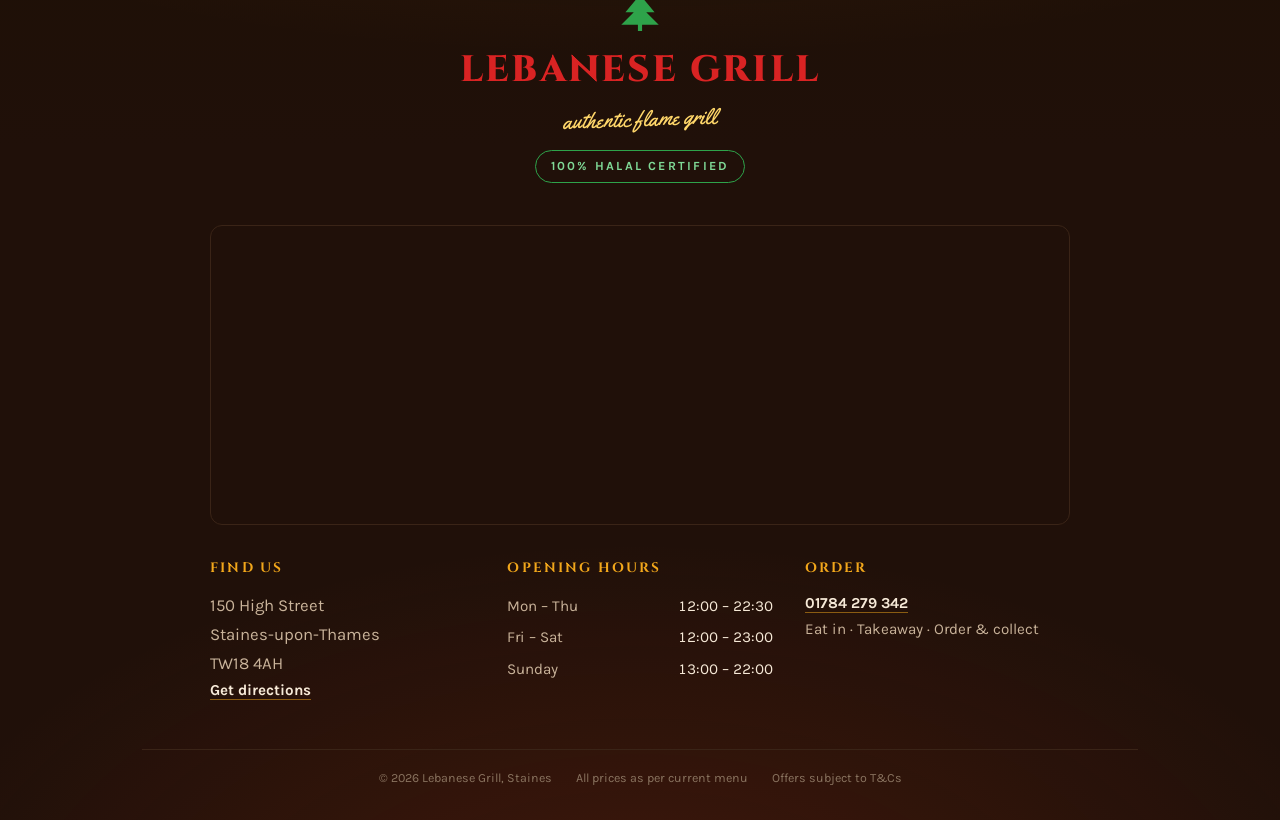
